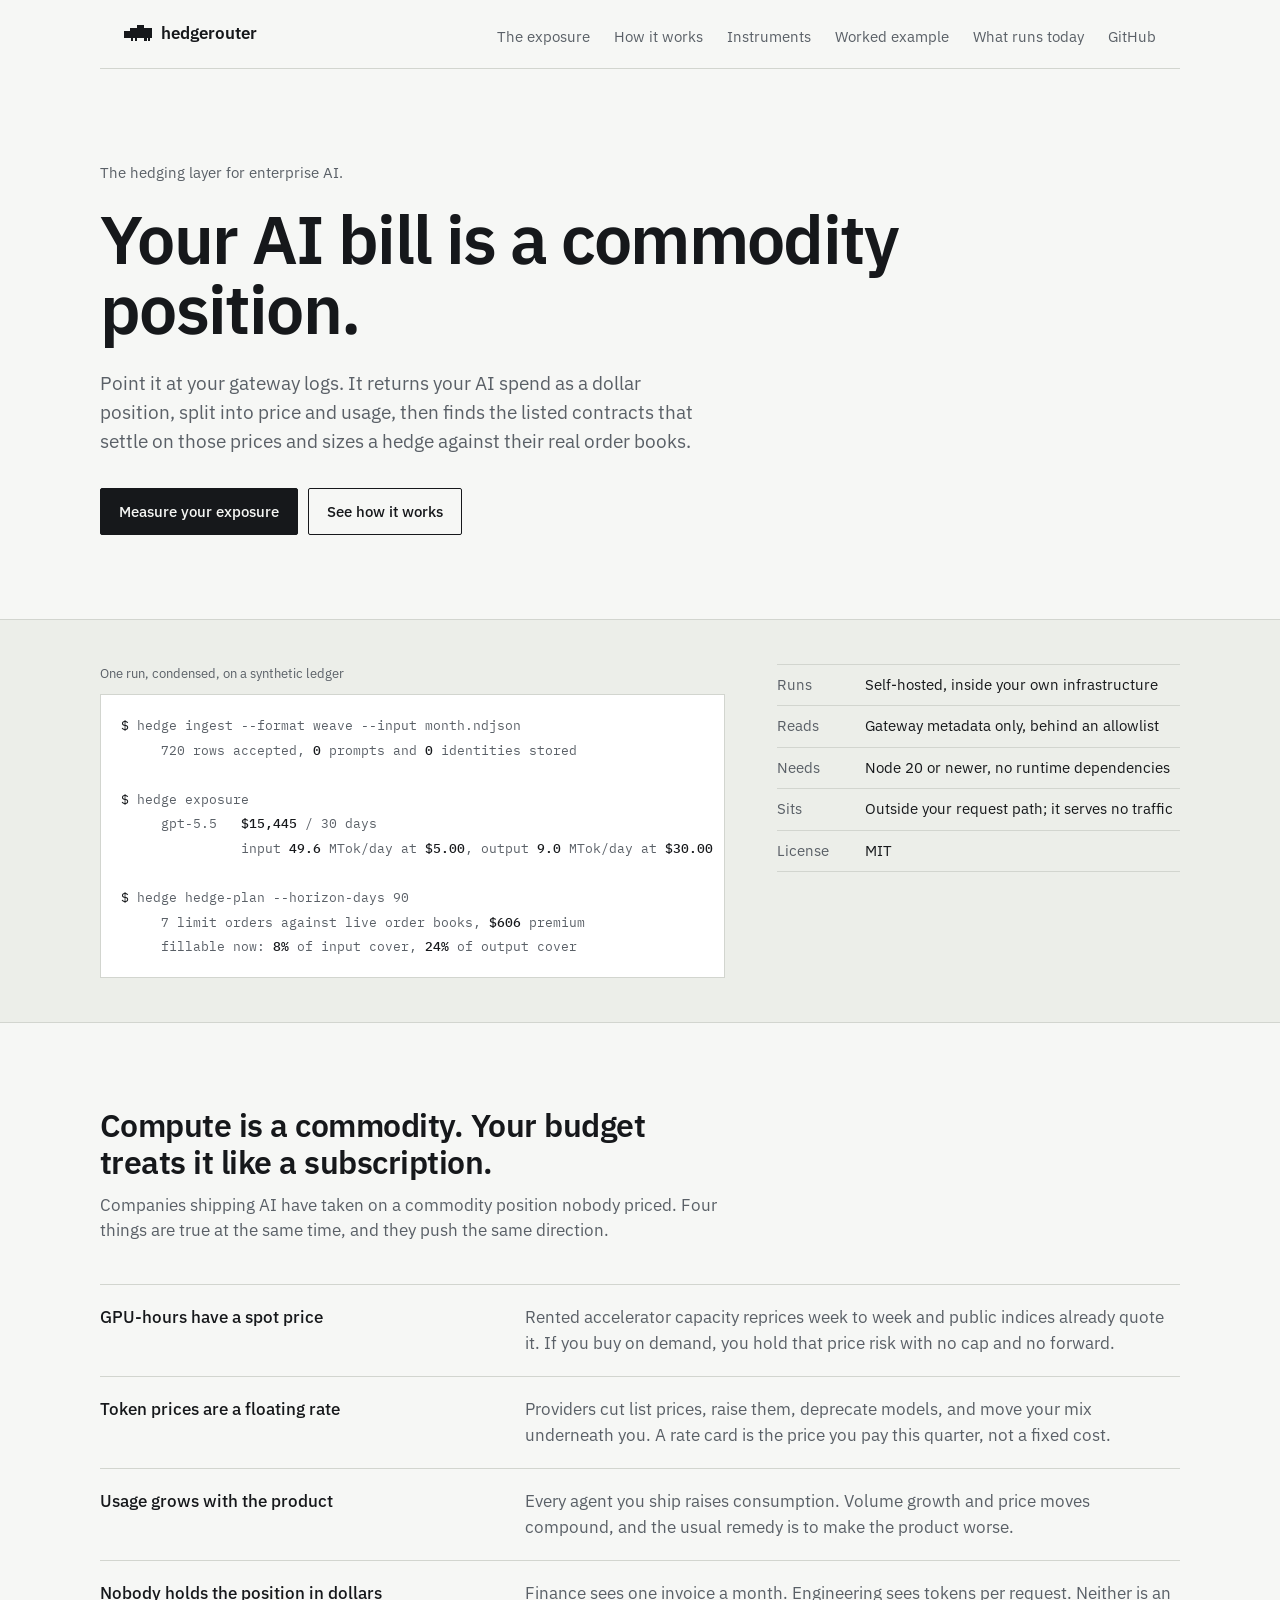
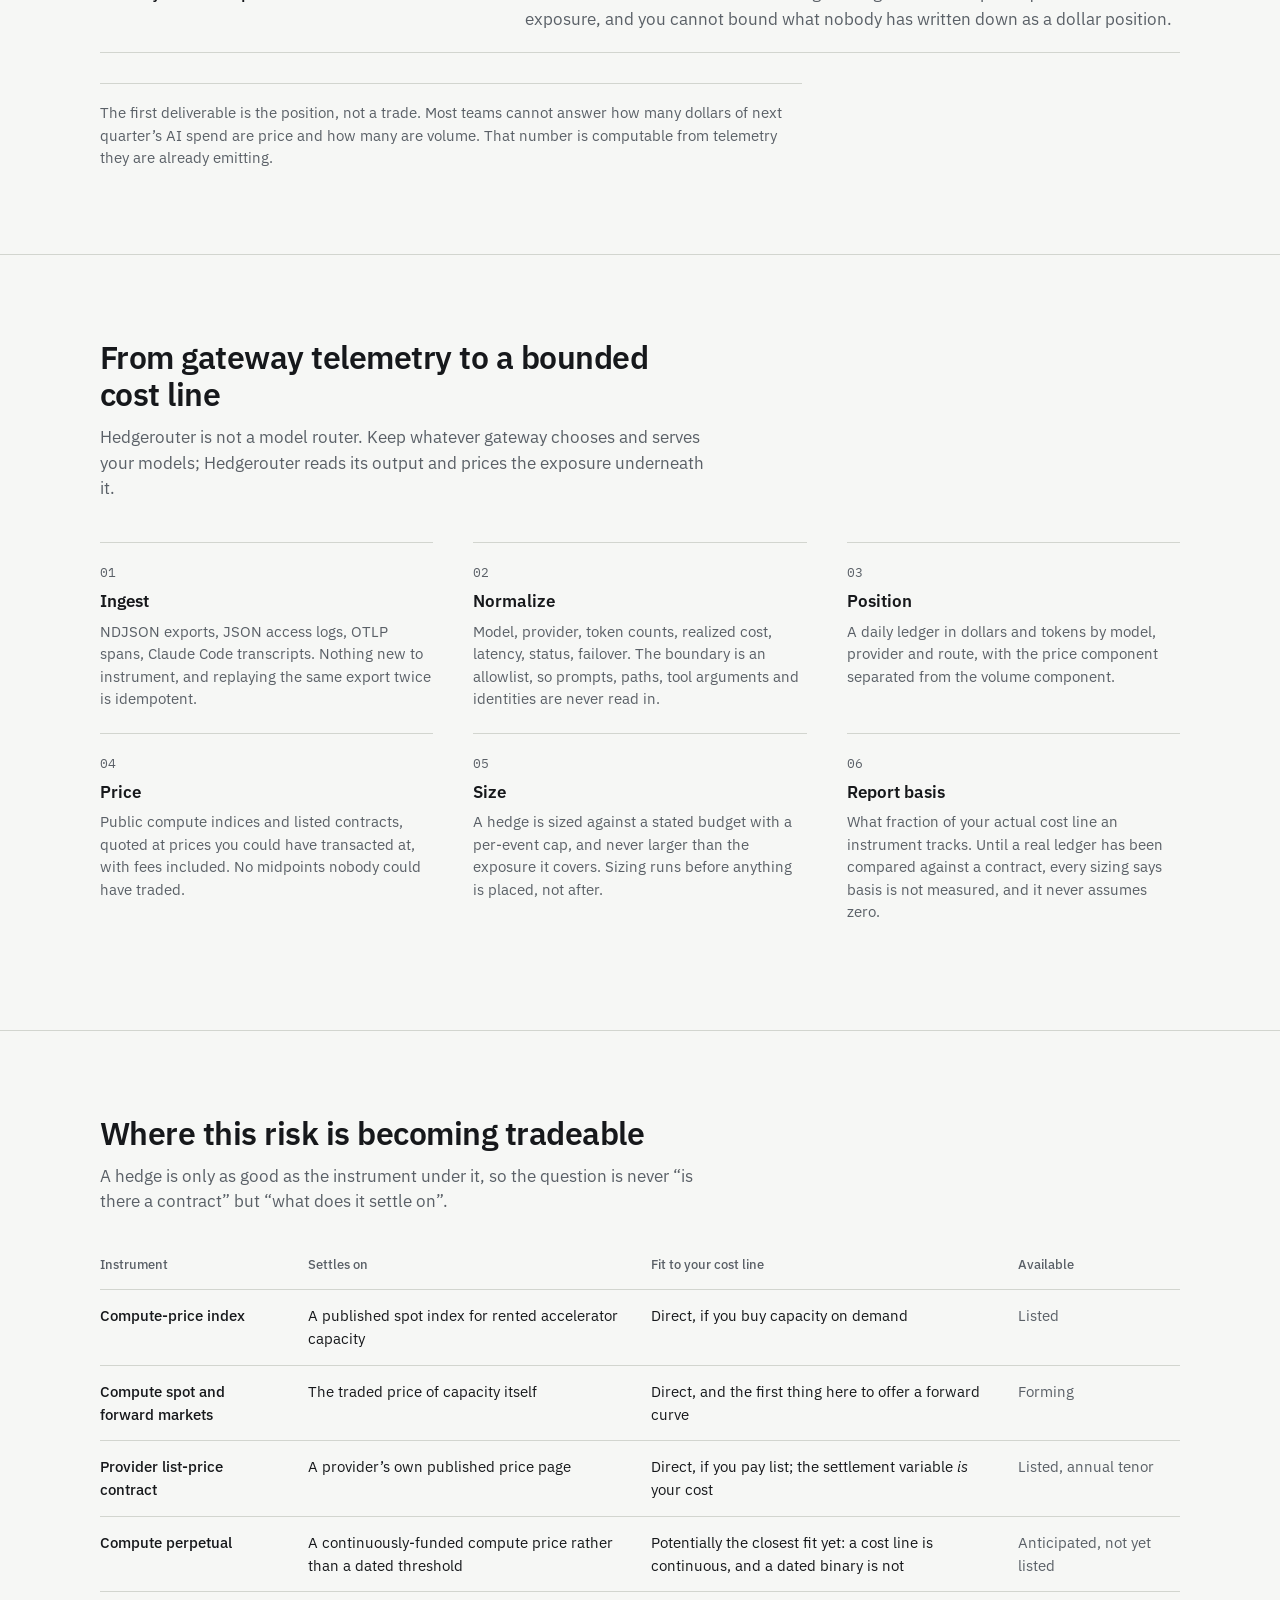
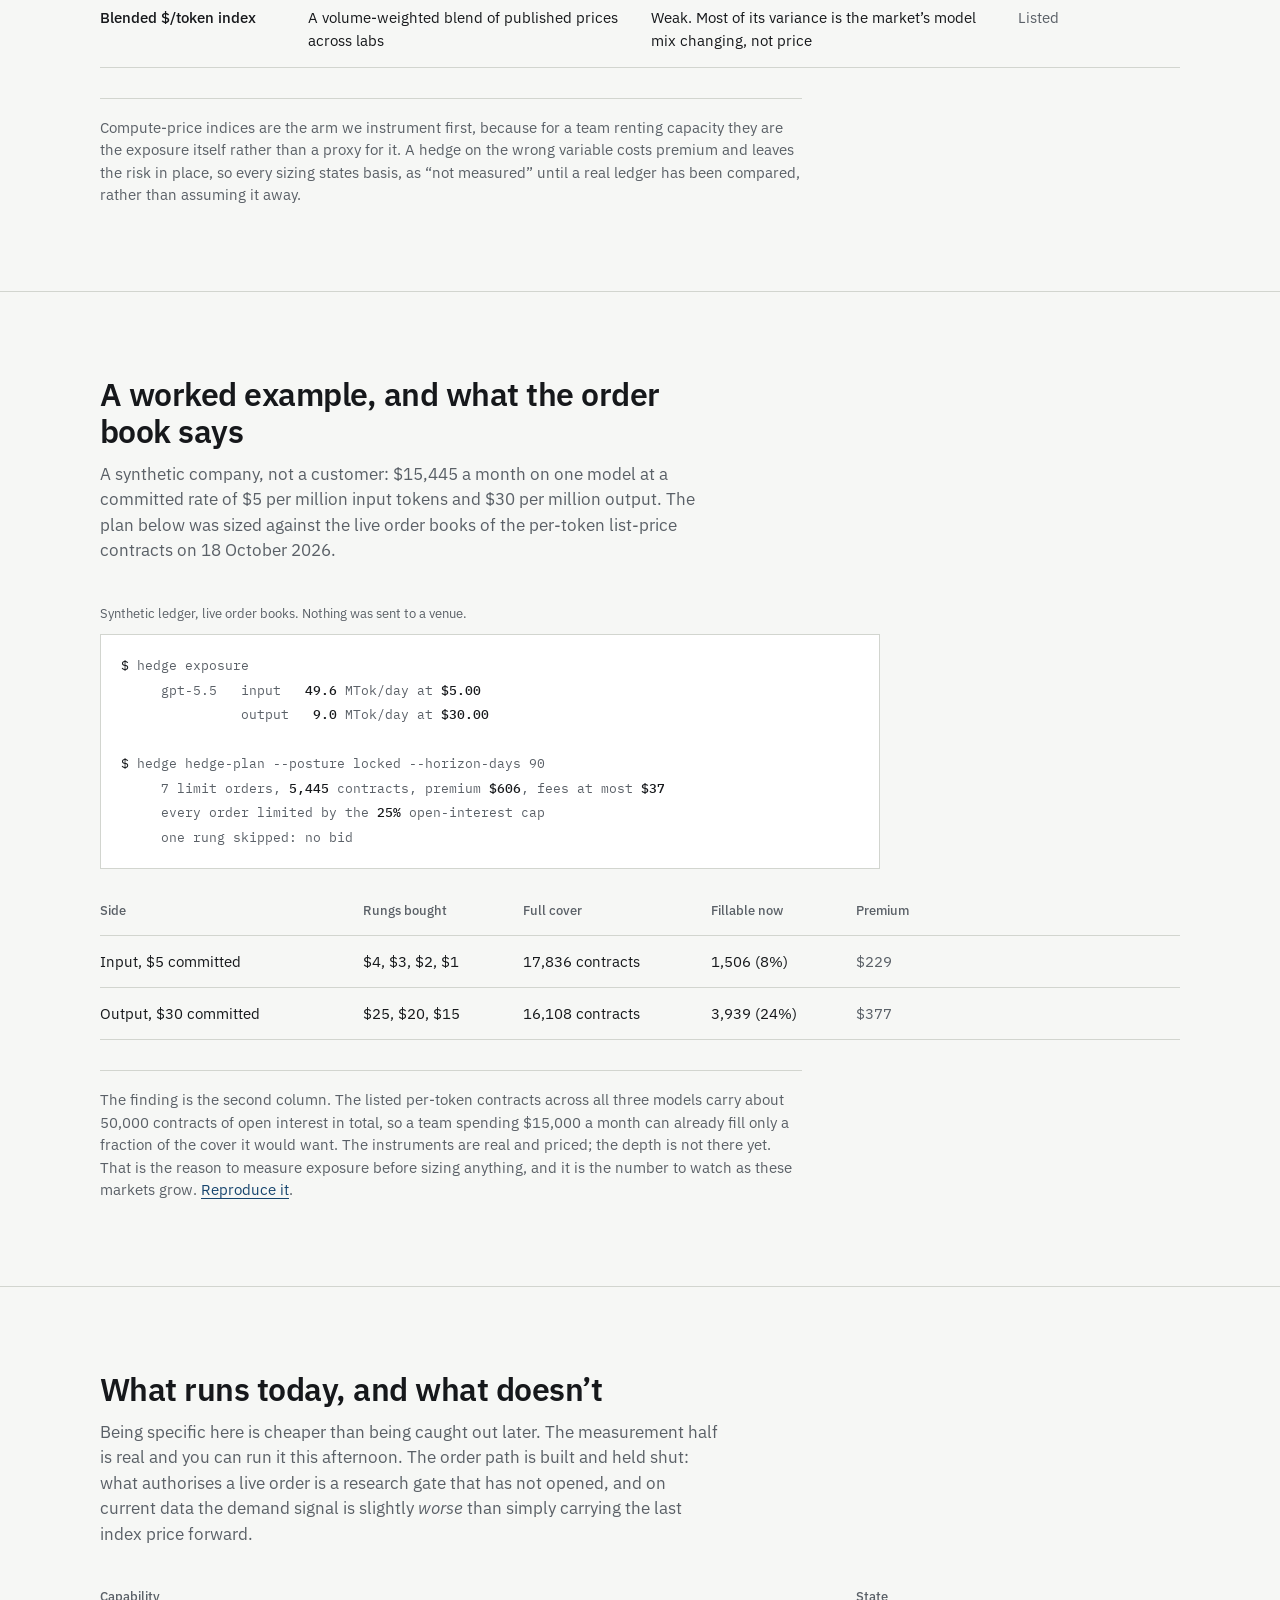
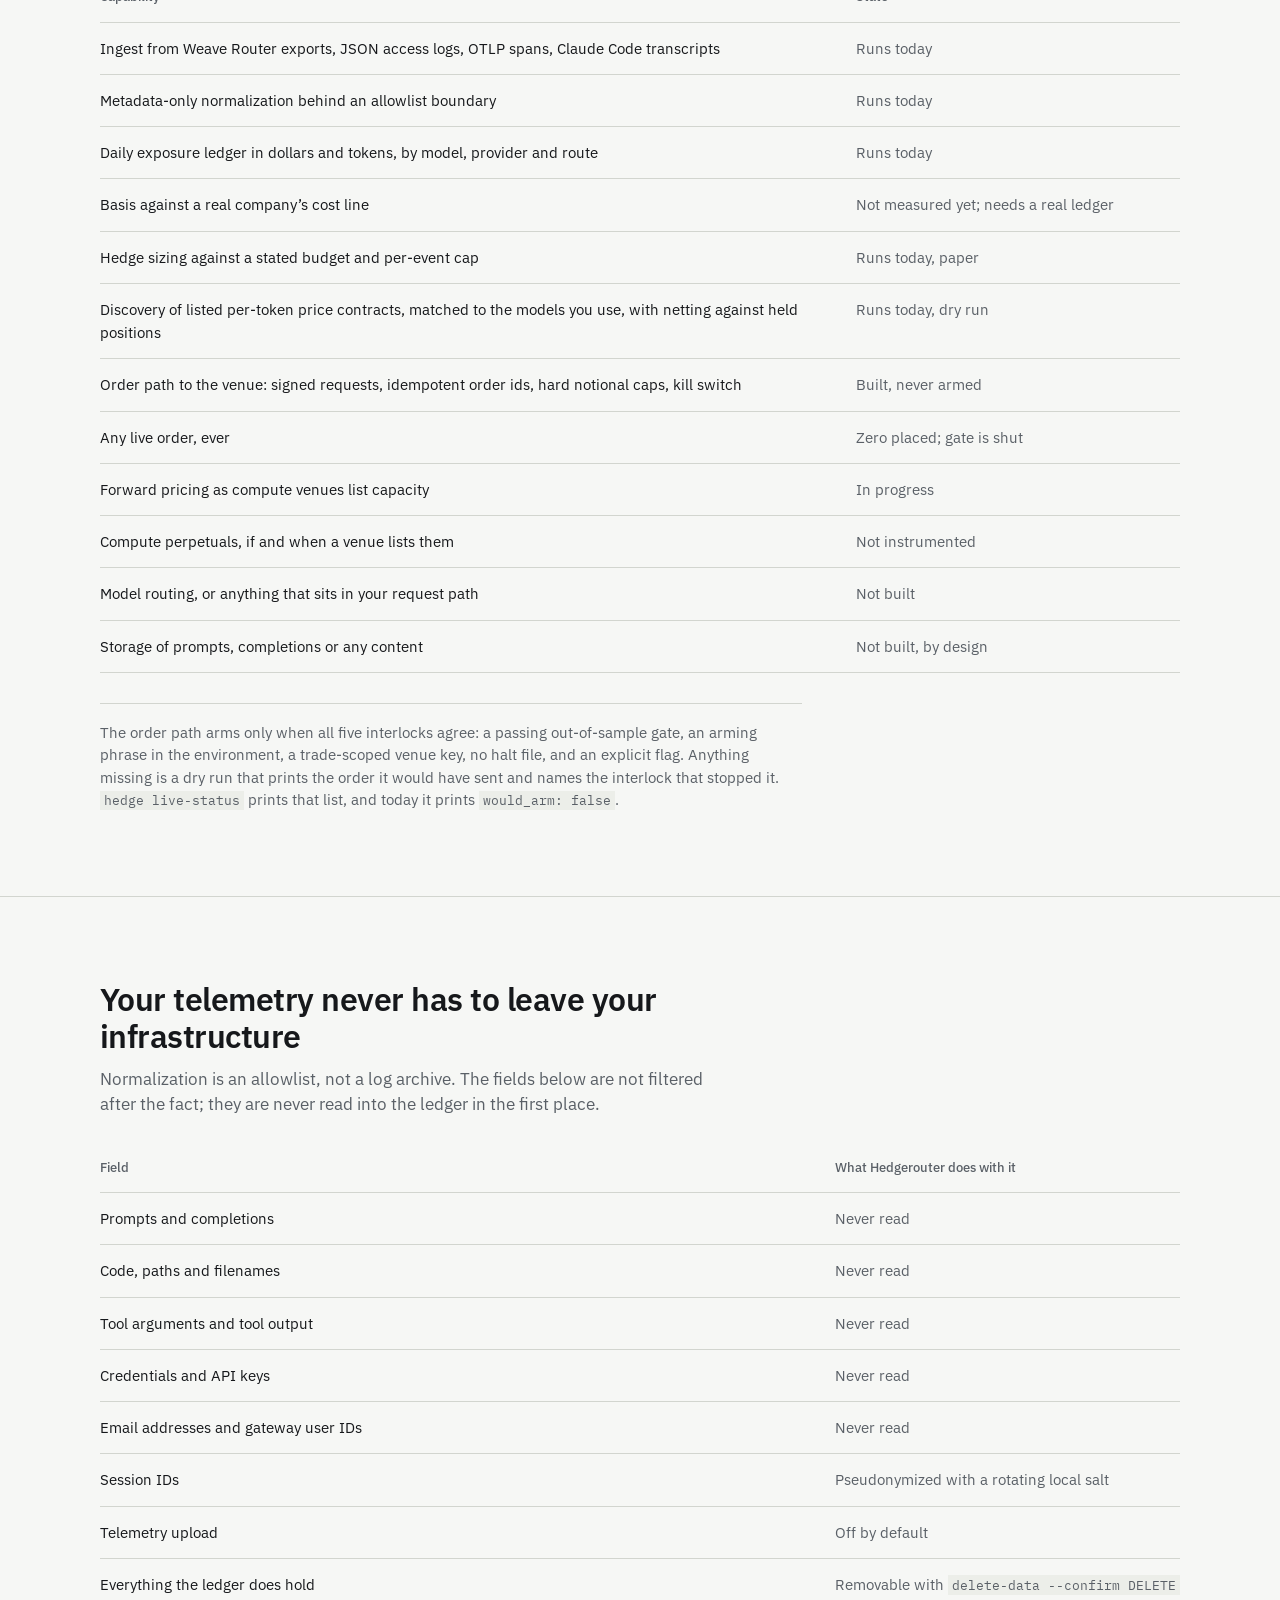
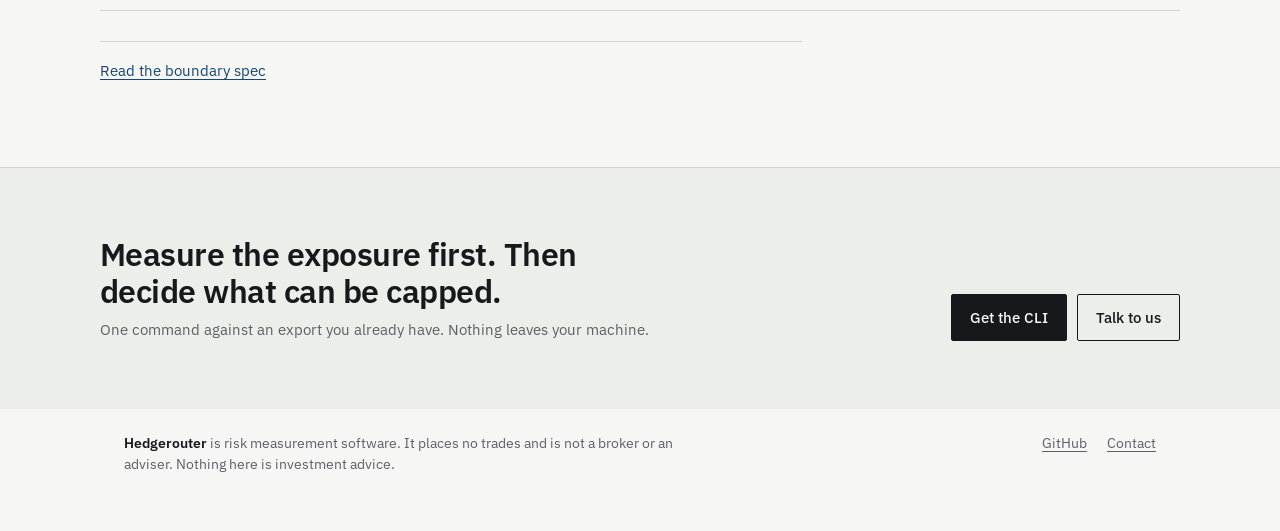
==== site/index.html @ 73792780 "Point site links at the hedgerouter monorepo Co-Authored-By: Claude Sonnet 5.5 <noreply@anthropic.co" ====
<!doctype html>
<html lang="en">
<head>
<meta charset="utf-8" />
<meta name="viewport" content="width=device-width, initial-scale=1" />
<title>hedgerouter: your AI bill is a commodity position</title>
<meta name="description" content="Compute and token prices move; your AI budget is written as if they don’t. Hedgerouter turns the metadata your gateway already emits into a dollar exposure ledger, then reports how much of that cost line each available instrument actually tracks." />
<link rel="icon" href="/assets/favicon.svg" type="image/svg+xml" />
<link rel="icon" href="/assets/favicon.png" sizes="32x32" type="image/png" />
<link rel="apple-touch-icon" href="/assets/apple-touch-icon.png" />
<meta name="theme-color" content="#f6f7f5" />
<meta property="og:type" content="website" />
<meta property="og:url" content="https://hedgerouter.vercel.app/" />
<meta property="og:site_name" content="hedgerouter" />
<meta property="og:title" content="hedgerouter: your AI bill is a commodity position" />
<meta property="og:description" content="Compute and token prices move. Your AI budget is written as if they don’t. Measure the exposure in dollars, then decide what can be capped." />
<meta property="og:image" content="https://hedgerouter.vercel.app/assets/og.png" />
<meta property="og:image:width" content="1200" />
<meta property="og:image:height" content="630" />
<meta name="twitter:card" content="summary_large_image" />
<link rel="preconnect" href="https://fonts.googleapis.com" />
<link rel="preconnect" href="https://fonts.gstatic.com" crossorigin />
<link href="https://fonts.googleapis.com/css2?family=IBM+Plex+Mono:wght@400;500&family=IBM+Plex+Sans:wght@400;500;600&display=swap" rel="stylesheet" />
<link rel="stylesheet" href="/styles.css" />
</head>
<body>

<header class="nav">
  <a class="brand" href="/">
    <span class="mark" aria-hidden="true"></span>
    <span class="brand-word">hedgerouter</span>
  </a>
  <nav class="nav-links">
    <a href="#exposure">The exposure</a>
    <a href="#pipeline">How it works</a>
    <a href="#instruments">Instruments</a>
    <a href="#example">Worked example</a>
    <a href="#status">What runs today</a>
    <a href="https://github.com/kapilcdave/hedgerouter">GitHub</a>
  </nav>
</header>

<main>

  <section class="hero">
    <p class="standfirst">The hedging layer for enterprise AI.</p>
    <h1>Your AI bill is a commodity position.</h1>
    <p class="lede">
      Point it at your gateway logs. It returns your AI spend as a dollar position, split
      into price and usage, then finds the listed contracts that settle on those prices and sizes a hedge against their real order books.
    </p>
    <div class="cta-row">
      <a class="btn btn-primary" href="https://github.com/kapilcdave/hedgerouter">Measure your exposure</a>
      <a class="btn btn-ghost" href="#pipeline">See how it works</a>
    </div>
  </section>

  <section class="band run-band">
    <div class="run">
      <p class="caption">One run, condensed, on a synthetic ledger</p>
<pre><code><span class="p">$</span> hedge ingest --format weave --input month.ndjson
     720 rows accepted, <span class="n">0</span> prompts and <span class="n">0</span> identities stored

<span class="p">$</span> hedge exposure
     gpt-5.5   <span class="n">$15,445</span> / 30 days
               input <span class="n">49.6</span> MTok/day at <span class="n">$5.00</span>, output <span class="n">9.0</span> MTok/day at <span class="n">$30.00</span>

<span class="p">$</span> hedge hedge-plan --horizon-days 90
     7 limit orders against live order books, <span class="n">$606</span> premium
     fillable now: <span class="n">8%</span> of input cover, <span class="n">24%</span> of output cover</code></pre>
    </div>
    <dl class="spec">
      <div><dt>Runs</dt><dd>Self-hosted, inside your own infrastructure</dd></div>
      <div><dt>Reads</dt><dd>Gateway metadata only, behind an allowlist</dd></div>
      <div><dt>Needs</dt><dd>Node 20 or newer, no runtime dependencies</dd></div>
      <div><dt>Sits</dt><dd>Outside your request path; it serves no traffic</dd></div>
      <div><dt>License</dt><dd>MIT</dd></div>
    </dl>
  </section>

  <section id="exposure" class="section">
    <h2>Compute is a commodity. Your budget treats it like a subscription.</h2>
    <p class="sub">
      Companies shipping AI have taken on a commodity position nobody priced. Four things
      are true at the same time, and they push the same direction.
    </p>

    <dl class="facts">
      <div>
        <dt>GPU-hours have a spot price</dt>
        <dd>Rented accelerator capacity reprices week to week and public indices already quote it. If you buy on demand, you hold that price risk with no cap and no forward.</dd>
      </div>
      <div>
        <dt>Token prices are a floating rate</dt>
        <dd>Providers cut list prices, raise them, deprecate models, and move your mix underneath you. A rate card is the price you pay this quarter, not a fixed cost.</dd>
      </div>
      <div>
        <dt>Usage grows with the product</dt>
        <dd>Every agent you ship raises consumption. Volume growth and price moves compound, and the usual remedy is to make the product worse.</dd>
      </div>
      <div>
        <dt>Nobody holds the position in dollars</dt>
        <dd>Finance sees one invoice a month. Engineering sees tokens per request. Neither is an exposure, and you cannot bound what nobody has written down as a dollar position.</dd>
      </div>
    </dl>

    <p class="note">
      The first deliverable is the position, not a trade. Most teams cannot answer how many
      dollars of next quarter’s AI spend are price and how many are volume. That number is
      computable from telemetry they are already emitting.
    </p>
  </section>

  <section id="pipeline" class="section">
    <h2>From gateway telemetry to a bounded cost line</h2>
    <p class="sub">
      Hedgerouter is not a model router. Keep whatever gateway chooses and serves your
      models; Hedgerouter reads its output and prices the exposure underneath it.
    </p>

    <ol class="steps">
      <li>
        <h3>Ingest</h3>
        <p>NDJSON exports, JSON access logs, OTLP spans, Claude Code transcripts. Nothing new to instrument, and replaying the same export twice is idempotent.</p>
      </li>
      <li>
        <h3>Normalize</h3>
        <p>Model, provider, token counts, realized cost, latency, status, failover. The boundary is an allowlist, so prompts, paths, tool arguments and identities are never read in.</p>
      </li>
      <li>
        <h3>Position</h3>
        <p>A daily ledger in dollars and tokens by model, provider and route, with the price component separated from the volume component.</p>
      </li>
      <li>
        <h3>Price</h3>
        <p>Public compute indices and listed contracts, quoted at prices you could have transacted at, with fees included. No midpoints nobody could have traded.</p>
      </li>
      <li>
        <h3>Size</h3>
        <p>A hedge is sized against a stated budget with a per-event cap, and never larger than the exposure it covers. Sizing runs before anything is placed, not after.</p>
      </li>
      <li>
        <h3>Report basis</h3>
        <p>What fraction of your actual cost line an instrument tracks. Until a real ledger has been compared against a contract, every sizing says basis is not measured, and it never assumes zero.</p>
      </li>
    </ol>
  </section>

  <section id="instruments" class="section">
    <h2>Where this risk is becoming tradeable</h2>
    <p class="sub">
      A hedge is only as good as the instrument under it, so the question is never “is there
      a contract” but “what does it settle on”.
    </p>

    <table>
      <thead>
        <tr>
          <th scope="col">Instrument</th>
          <th scope="col">Settles on</th>
          <th scope="col">Fit to your cost line</th>
          <th scope="col">Available</th>
        </tr>
      </thead>
      <tbody>
        <tr>
          <td>Compute-price index</td>
          <td data-label="Settles on">A published spot index for rented accelerator capacity</td>
          <td data-label="Fit to your cost line">Direct, if you buy capacity on demand</td>
          <td data-label="Available">Listed</td>
        </tr>
        <tr>
          <td>Compute spot and forward markets</td>
          <td data-label="Settles on">The traded price of capacity itself</td>
          <td data-label="Fit to your cost line">Direct, and the first thing here to offer a forward curve</td>
          <td data-label="Available">Forming</td>
        </tr>
        <tr>
          <td>Provider list-price contract</td>
          <td data-label="Settles on">A provider’s own published price page</td>
          <td data-label="Fit to your cost line">Direct, if you pay list; the settlement variable <em>is</em> your cost</td>
          <td data-label="Available">Listed, annual tenor</td>
        </tr>
        <tr>
          <td>Compute perpetual</td>
          <td data-label="Settles on">A continuously-funded compute price rather than a dated threshold</td>
          <td data-label="Fit to your cost line">Potentially the closest fit yet: a cost line is continuous, and a dated binary is not</td>
          <td data-label="Available">Anticipated, not yet listed</td>
        </tr>
        <tr>
          <td>Blended $/token index</td>
          <td data-label="Settles on">A volume-weighted blend of published prices across labs</td>
          <td data-label="Fit to your cost line">Weak. Most of its variance is the market’s model mix changing, not price</td>
          <td data-label="Available">Listed</td>
        </tr>
      </tbody>
    </table>

    <p class="note">
      Compute-price indices are the arm we instrument first, because for a team renting
      capacity they are the exposure itself rather than a proxy for it. A hedge on the wrong
      variable costs premium and leaves the risk in place, so every sizing states basis, as
      “not measured” until a real ledger has been compared, rather than assuming it away.
    </p>
  </section>

  <section id="example" class="section">
    <h2>A worked example, and what the order book says</h2>
    <p class="sub">
      A synthetic company, not a customer: $15,445 a month on one model at a committed rate of
      $5 per million input tokens and $30 per million output. The plan below was sized against the
      live order books of the per-token list-price contracts on 18 October 2026.
    </p>

    <div class="run">
      <p class="caption">Synthetic ledger, live order books. Nothing was sent to a venue.</p>
<pre><code><span class="p">$</span> hedge exposure
     gpt-5.5   input   <span class="n">49.6</span> MTok/day at <span class="n">$5.00</span>
               output   <span class="n">9.0</span> MTok/day at <span class="n">$30.00</span>

<span class="p">$</span> hedge hedge-plan --posture locked --horizon-days 90
     7 limit orders, <span class="n">5,445</span> contracts, premium <span class="n">$606</span>, fees at most <span class="n">$37</span>
     every order limited by the <span class="n">25%</span> open-interest cap
     one rung skipped: no bid</code></pre>
    </div>

    <table class="status">
      <thead>
        <tr>
          <th scope="col">Side</th>
          <th scope="col">Rungs bought</th>
          <th scope="col">Full cover</th>
          <th scope="col">Fillable now</th>
          <th scope="col">Premium</th>
        </tr>
      </thead>
      <tbody>
        <tr>
          <td>Input, $5 committed</td>
          <td data-label="Rungs bought">$4, $3, $2, $1</td>
          <td data-label="Full cover">17,836 contracts</td>
          <td data-label="Fillable now">1,506 (8%)</td>
          <td data-label="Premium">$229</td>
        </tr>
        <tr>
          <td>Output, $30 committed</td>
          <td data-label="Rungs bought">$25, $20, $15</td>
          <td data-label="Full cover">16,108 contracts</td>
          <td data-label="Fillable now">3,939 (24%)</td>
          <td data-label="Premium">$377</td>
        </tr>
      </tbody>
    </table>

    <p class="note">
      The finding is the second column. The listed per-token contracts across all three models
      carry about 50,000 contracts of open interest in total, so a team spending $15,000 a month
      can already fill only a fraction of the cover it would want. The instruments are real and
      priced; the depth is not there yet. That is the reason to measure exposure before sizing
      anything, and it is the number to watch as these markets grow.
      <a href="https://github.com/kapilcdave/hedgerouter/blob/main/cli/docs/worked-example.md">Reproduce it</a>.
    </p>
  </section>

  <section id="status" class="section">
    <h2>What runs today, and what doesn’t</h2>
    <p class="sub">
      Being specific here is cheaper than being caught out later. The measurement half is real
      and you can run it this afternoon. The order path is built and held shut: what authorises a
      live order is a research gate that has not opened, and on current data the demand signal is
      slightly <em>worse</em> than simply carrying the last index price forward.
    </p>

    <table class="status">
      <thead>
        <tr><th scope="col">Capability</th><th scope="col">State</th></tr>
      </thead>
      <tbody>
        <tr><td>Ingest from Weave Router exports, JSON access logs, OTLP spans, Claude Code transcripts</td><td>Runs today</td></tr>
        <tr><td>Metadata-only normalization behind an allowlist boundary</td><td>Runs today</td></tr>
        <tr><td>Daily exposure ledger in dollars and tokens, by model, provider and route</td><td>Runs today</td></tr>
        <tr><td>Basis against a real company’s cost line</td><td>Not measured yet; needs a real ledger</td></tr>
        <tr><td>Hedge sizing against a stated budget and per-event cap</td><td>Runs today, paper</td></tr>
        <tr><td>Discovery of listed per-token price contracts, matched to the models you use, with netting against held positions</td><td>Runs today, dry run</td></tr>
        <tr><td>Order path to the venue: signed requests, idempotent order ids, hard notional caps, kill switch</td><td>Built, never armed</td></tr>
        <tr><td>Any live order, ever</td><td>Zero placed; gate is shut</td></tr>
        <tr><td>Forward pricing as compute venues list capacity</td><td>In progress</td></tr>
        <tr><td>Compute perpetuals, if and when a venue lists them</td><td>Not instrumented</td></tr>
        <tr><td>Model routing, or anything that sits in your request path</td><td>Not built</td></tr>
        <tr><td>Storage of prompts, completions or any content</td><td>Not built, by design</td></tr>
      </tbody>
    </table>

    <p class="note">
      The order path arms only when all five interlocks agree: a passing out-of-sample gate, an
      arming phrase in the environment, a trade-scoped venue key, no halt file, and an explicit
      flag. Anything missing is a dry run that prints the order it would have sent and names the
      interlock that stopped it. <code>hedge live-status</code> prints that list, and today
      it prints <code>would_arm: false</code>.
    </p>
  </section>

  <section id="privacy" class="section">
    <h2>Your telemetry never has to leave your infrastructure</h2>
    <p class="sub">
      Normalization is an allowlist, not a log archive. The fields below are not filtered
      after the fact; they are never read into the ledger in the first place.
    </p>

    <table class="status">
      <thead>
        <tr><th scope="col">Field</th><th scope="col">What Hedgerouter does with it</th></tr>
      </thead>
      <tbody>
        <tr><td>Prompts and completions</td><td>Never read</td></tr>
        <tr><td>Code, paths and filenames</td><td>Never read</td></tr>
        <tr><td>Tool arguments and tool output</td><td>Never read</td></tr>
        <tr><td>Credentials and API keys</td><td>Never read</td></tr>
        <tr><td>Email addresses and gateway user IDs</td><td>Never read</td></tr>
        <tr><td>Session IDs</td><td>Pseudonymized with a rotating local salt</td></tr>
        <tr><td>Telemetry upload</td><td>Off by default</td></tr>
        <tr><td>Everything the ledger does hold</td><td>Removable with <code>delete-data --confirm DELETE</code></td></tr>
      </tbody>
    </table>

    <p class="note"><a href="https://github.com/kapilcdave/hedgerouter/tree/main/cli#privacy-boundary">Read the boundary spec</a></p>
  </section>

  <section class="band close">
    <div>
      <h2>Measure the exposure first. Then decide what can be capped.</h2>
      <p>One command against an export you already have. Nothing leaves your machine.</p>
    </div>
    <div class="cta-row">
      <a class="btn btn-primary" href="https://github.com/kapilcdave/hedgerouter">Get the CLI</a>
      <a class="btn btn-ghost" href="mailto:hi@hedgerouter.com">Talk to us</a>
    </div>
  </section>

</main>

<footer class="foot">
  <p><b>Hedgerouter</b> is risk measurement software. It places no trades and is not a broker or an adviser. Nothing here is investment advice.</p>
  <p class="foot-links">
    <a href="https://github.com/kapilcdave/hedgerouter">GitHub</a>
    <a href="mailto:hi@hedgerouter.com">Contact</a>
  </p>
</footer>

</body>
</html>
---- styles.css ----
/* Hedgerouter — a risk memo, not a landing page.
   Principle: nothing here is decoration. Every rule, number and label carries
   information. No cards, no shadows, no gradients; radius only on controls. */

:root {
  --paper: #f6f7f5;
  --paper-2: #eceee9;
  --ink: #16181b;
  --ink-2: #5a6067;
  --rule: #d2d5cf;
  --signal: #17456e;

  --sans: "IBM Plex Sans", -apple-system, BlinkMacSystemFont, "Segoe UI", sans-serif;
  --mono: "IBM Plex Mono", ui-monospace, SFMono-Regular, Menlo, monospace;

  --max: 1080px;
  --pad: max(24px, calc((100% - var(--max)) / 2));
}

* { box-sizing: border-box; }

body {
  margin: 0;
  background: var(--paper);
  color: var(--ink);
  font-family: var(--sans);
  font-size: 16.5px;
  line-height: 1.55;
  -webkit-font-smoothing: antialiased;
}

h1, h2, h3 { font-weight: 600; }
p { margin: 0; }

a { color: inherit; }

code, pre { font-family: var(--mono); }

code {
  font-size: .88em;
  background: var(--paper-2);
  padding: 1px 4px;
}

pre code { background: none; padding: 0; font-size: inherit; }

/* ---------- nav ---------- */
.nav {
  max-width: var(--max);
  margin: 0 auto;
  padding: 20px 24px;
  display: flex;
  align-items: baseline;
  justify-content: space-between;
  gap: 24px;
  border-bottom: 1px solid var(--rule);
}

.brand { display: flex; align-items: center; gap: 9px; text-decoration: none; }

/* the mark is a traced SVG used as a mask, so it takes the text colour */
.mark {
  display: block;
  flex: none;
  width: 28px;
  height: 17px;
  background: currentColor;
  -webkit-mask: url(/assets/mark.svg) center / contain no-repeat;
  mask: url(/assets/mark.svg) center / contain no-repeat;
}

.brand-word { font-weight: 600; font-size: 17px; }

.nav-links {
  display: flex;
  align-items: baseline;
  gap: 24px;
  font-size: 14.5px;
  color: var(--ink-2);
}

.nav-links a { text-decoration: none; }
.nav-links a:hover { color: var(--ink); text-decoration: underline; text-underline-offset: 3px; }

/* ---------- hero ---------- */
.hero {
  padding: 92px var(--pad) 84px;
}

.standfirst {
  font-size: 15px;
  color: var(--ink-2);
  margin-bottom: 20px;
}

h1 {
  margin: 0 0 26px;
  max-width: 21ch;
  font-size: clamp(36px, 6.2vw, 68px);
  line-height: 1.02;
  letter-spacing: -0.024em;
}

/* a short lede wants a tighter measure than a paragraph: 64ch on two lines reads as a
   leftover column width rather than a decision */
.lede {
  max-width: 54ch;
  font-size: 19px;
  line-height: 1.52;
  color: var(--ink-2);
  margin-bottom: 32px;
}

.cta-row { display: flex; flex-wrap: wrap; gap: 10px; }

.btn {
  display: inline-block;
  border-radius: 2px;
  padding: 11px 18px;
  font-size: 15px;
  font-weight: 500;
  text-decoration: none;
  border: 1px solid var(--ink);
}

.btn-primary { background: var(--ink); color: var(--paper); }
.btn-primary:hover { background: #000; }

.btn-ghost { color: var(--ink); }
.btn-ghost:hover { background: var(--paper-2); }

/* ---------- the run, and the spec beside it ---------- */
.band {
  background: var(--paper-2);
  border-top: 1px solid var(--rule);
  border-bottom: 1px solid var(--rule);
  padding: 44px var(--pad);
}

.run-band {
  display: grid;
  grid-template-columns: minmax(0, 1.55fr) minmax(0, 1fr);
  gap: 52px;
  align-items: start;
}

.run, .spec { min-width: 0; }

.caption {
  font-size: 13px;
  color: var(--ink-2);
  margin-bottom: 10px;
}

.run pre {
  margin: 0;
  padding: 18px 20px;
  overflow-x: auto;
  background: #fff;
  border: 1px solid var(--rule);
  font-size: 12.6px;
  line-height: 1.95;
  color: var(--ink-2);
}

/* the prompt and the figures are the only marked-up characters in the block */
.run .p { color: var(--ink); }
.run .n { color: var(--ink); font-weight: 500; }

.section .run { margin-bottom: 32px; max-width: 78ch; }

.spec { margin: 0; font-size: 14.5px; }

.spec div {
  display: grid;
  grid-template-columns: 74px 1fr;
  gap: 14px;
  padding: 9px 0;
  border-top: 1px solid var(--rule);
}

.spec div:last-child { border-bottom: 1px solid var(--rule); }

.spec dt { color: var(--ink-2); }
.spec dd { margin: 0; }

/* ---------- sections ---------- */
.section { padding: 84px var(--pad); }
.section + .section { border-top: 1px solid var(--rule); }

.section h2 {
  margin: 0 0 12px;
  max-width: 30ch;
  font-size: clamp(23px, 2.8vw, 32px);
  line-height: 1.16;
  letter-spacing: -0.016em;
}

.sub {
  max-width: 62ch;
  color: var(--ink-2);
  margin-bottom: 40px;
}

.note {
  margin-top: 30px;
  padding-top: 18px;
  border-top: 1px solid var(--rule);
  max-width: 78ch;
  font-size: 14.5px;
  color: var(--ink-2);
}

.note a { text-decoration-thickness: 1px; text-underline-offset: 3px; color: var(--signal); }

/* the four facts: a claim and its consequence, ruled, not numbered —
   they are simultaneous, not a sequence */
.facts { margin: 0; }

.facts div {
  display: grid;
  grid-template-columns: minmax(0, 1fr) minmax(0, 1.7fr);
  gap: 40px;
  padding: 20px 0;
  border-top: 1px solid var(--rule);
}

.facts div:last-child { border-bottom: 1px solid var(--rule); }

.facts dt { font-weight: 500; }
.facts dd { margin: 0; color: var(--ink-2); }

/* the pipeline is a real sequence, so it is numbered */
.steps {
  margin: 0;
  padding: 0;
  list-style: none;
  counter-reset: step;
  display: grid;
  grid-template-columns: repeat(3, 1fr);
  column-gap: 40px;
}

.steps li {
  counter-increment: step;
  padding: 16px 0 22px;
  border-top: 1px solid var(--rule);
}

.steps li::before {
  content: counter(step, decimal-leading-zero);
  font-family: var(--mono);
  font-size: 12.5px;
  color: var(--ink-2);
}

.steps h3 { margin: 4px 0 6px; font-size: 17px; }
.steps p { font-size: 14.5px; color: var(--ink-2); }

/* ---------- tables ---------- */
table {
  width: 100%;
  border-collapse: collapse;
  text-align: left;
}

th, td {
  padding: 14px 20px 14px 0;
  vertical-align: top;
  border-top: 1px solid var(--rule);
}

tbody tr:last-child td { border-bottom: 1px solid var(--rule); }

th {
  font-size: 13px;
  font-weight: 500;
  color: var(--ink-2);
  border-top: 0;
  padding-top: 0;
}

td { font-size: 15px; }
td:first-child { font-weight: 500; padding-right: 32px; }
td:last-child, th:last-child { padding-right: 0; }

thead th:nth-child(3) { width: 34%; }
thead th:last-child { width: 15%; white-space: nowrap; }

.status thead th:nth-child(3) { width: auto; }
.status thead th:last-child { width: 30%; }
.status td:first-child { font-weight: 400; }

td:last-child { color: var(--ink-2); }
.status td:last-child { white-space: nowrap; }
.status td code { white-space: nowrap; }

/* ---------- close ---------- */
.close {
  display: flex;
  flex-wrap: wrap;
  align-items: flex-end;
  justify-content: space-between;
  gap: 28px;
  padding-top: 68px;
  padding-bottom: 68px;
  border-bottom: 0;
}

.close h2 {
  margin: 0 0 8px;
  max-width: 26ch;
  font-size: clamp(23px, 2.8vw, 32px);
  line-height: 1.16;
  letter-spacing: -0.016em;
}

.close p { font-size: 15px; color: var(--ink-2); }

/* ---------- footer ---------- */
.foot {
  max-width: var(--max);
  margin: 0 auto;
  padding: 24px 24px 56px;
  display: flex;
  flex-wrap: wrap;
  gap: 16px 32px;
  justify-content: space-between;
  font-size: 13.5px;
  color: var(--ink-2);
}

.foot b { font-weight: 600; color: var(--ink); }
.foot p { max-width: 70ch; }

.foot-links { display: flex; gap: 20px; }
.foot-links a { text-underline-offset: 3px; }

/* ---------- responsive ---------- */
@media (max-width: 900px) {
  /* minmax(0,…) not 1fr: a bare 1fr takes the <pre>'s min-content as its
     minimum and blows the page out horizontally */
  .run-band { grid-template-columns: minmax(0, 1fr); gap: 32px; }
  .steps { grid-template-columns: repeat(2, 1fr); }
  .facts div { grid-template-columns: 1fr; gap: 6px; }
  .nav-links a:not(:last-child) { display: none; }
}

@media (max-width: 620px) {
  body { font-size: 16px; }
  .hero { padding-top: 60px; padding-bottom: 56px; }
  .section { padding-top: 60px; padding-bottom: 60px; }
  .steps { grid-template-columns: 1fr; }
  .spec div { grid-template-columns: 68px 1fr; }
  .lede { font-size: 17px; }
  .run pre { font-size: 11.4px; padding: 14px; }

  /* a two-column table at this width is a stack of label/value pairs */
  thead { position: absolute; width: 1px; height: 1px; overflow: hidden; clip-path: inset(50%); }
  tr { display: block; border-top: 1px solid var(--rule); padding: 14px 0; }
  td { display: block; border: 0; padding: 0; }
  td:first-child { padding-right: 0; margin-bottom: 4px; }
  td + td { font-size: 14.5px; }

  /* a stacked row of bare values loses the column it came from, so the
     wider table carries its own labels below 620px */
  td[data-label]::before {
    content: attr(data-label);
    display: block;
    margin-top: 10px;
    font-size: 12.5px;
    color: var(--ink-2);
  }
  tbody tr:last-child { border-bottom: 1px solid var(--rule); }
  tbody tr:last-child td { border-bottom: 0; }
  .status td:last-child { white-space: normal; }
}
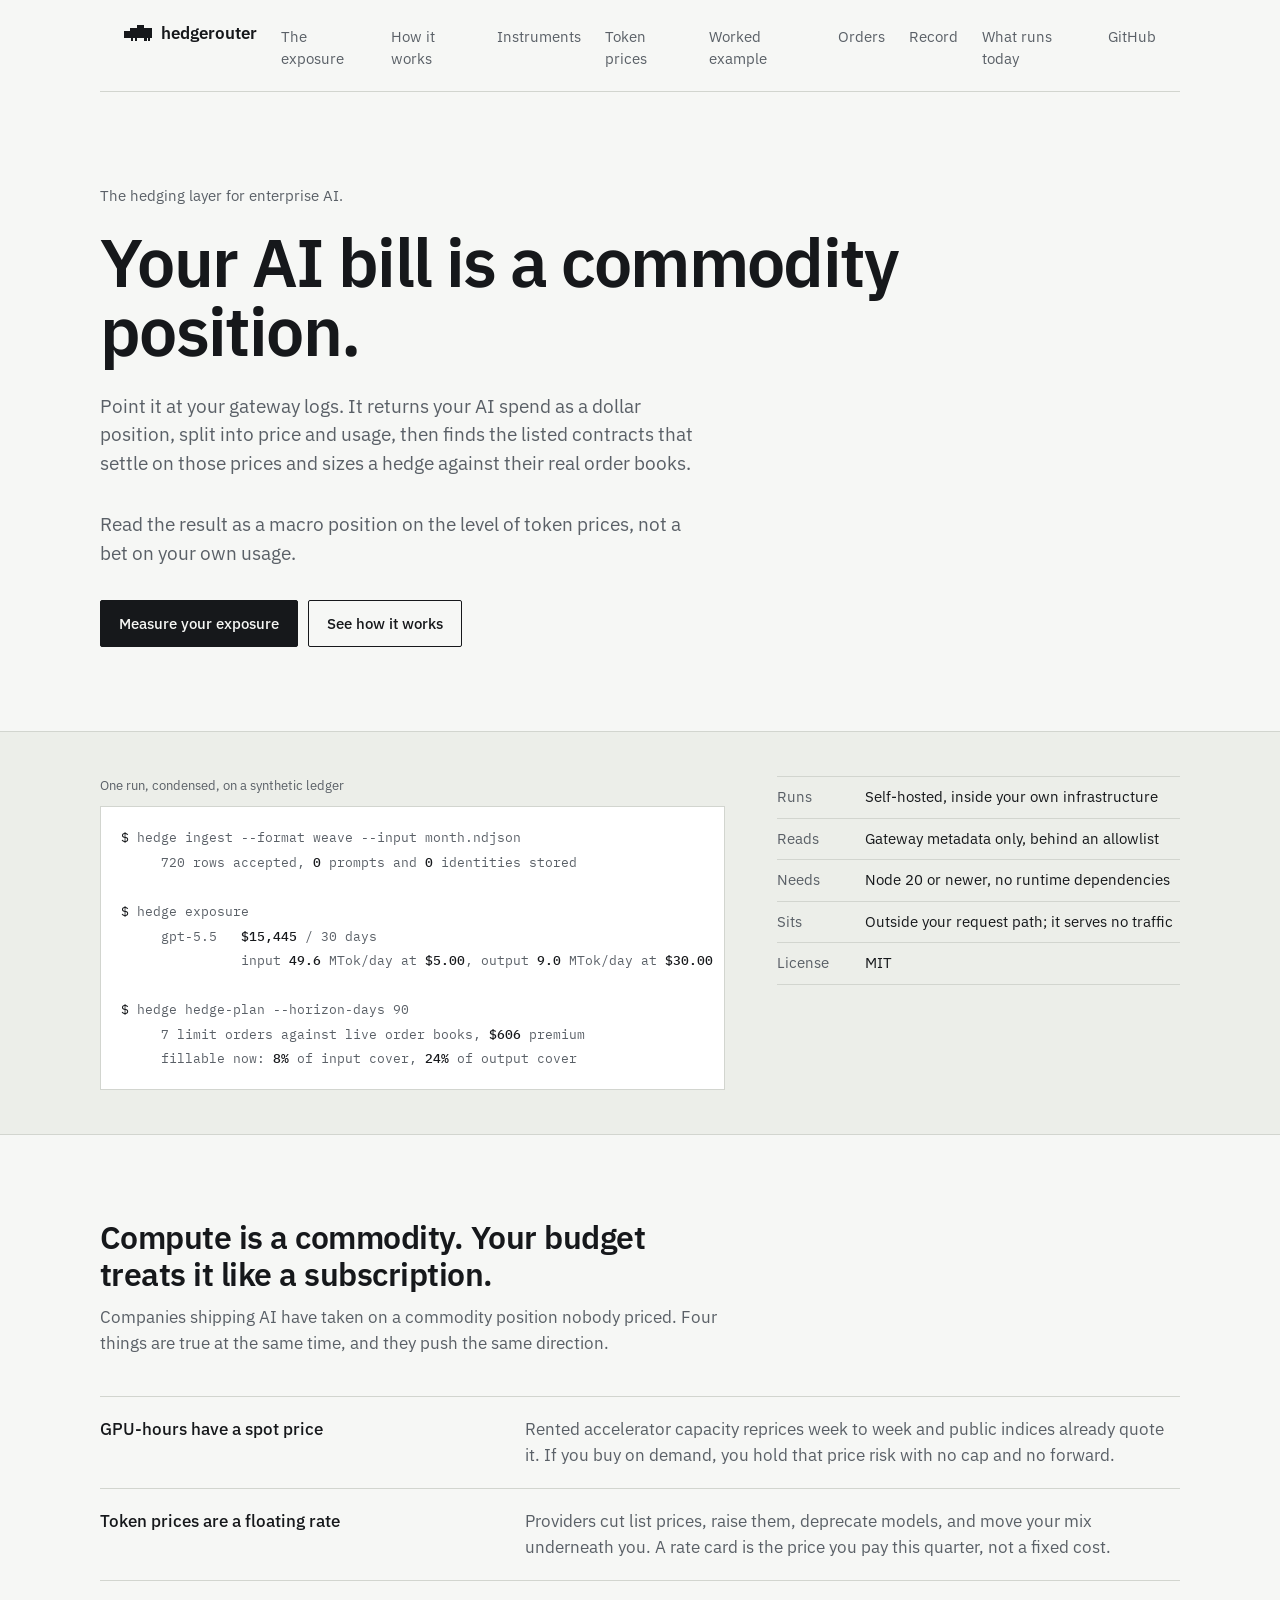
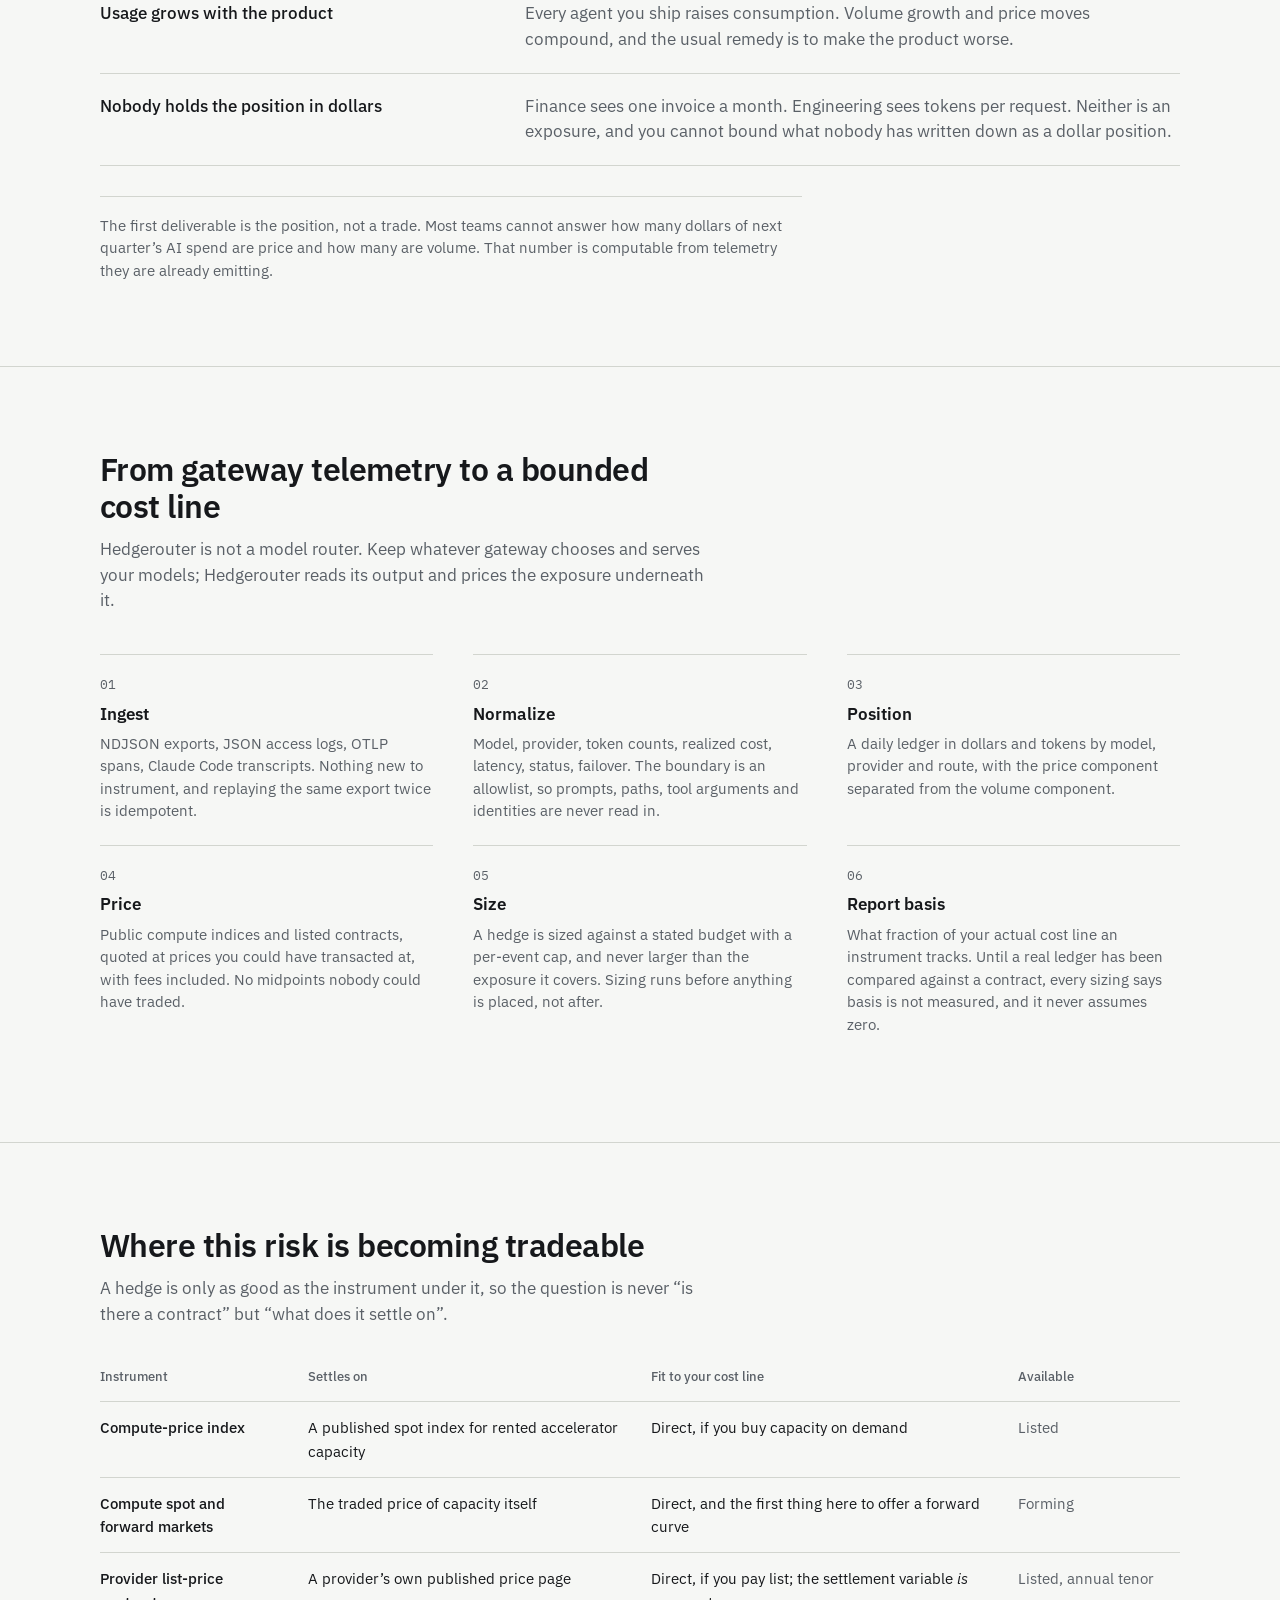
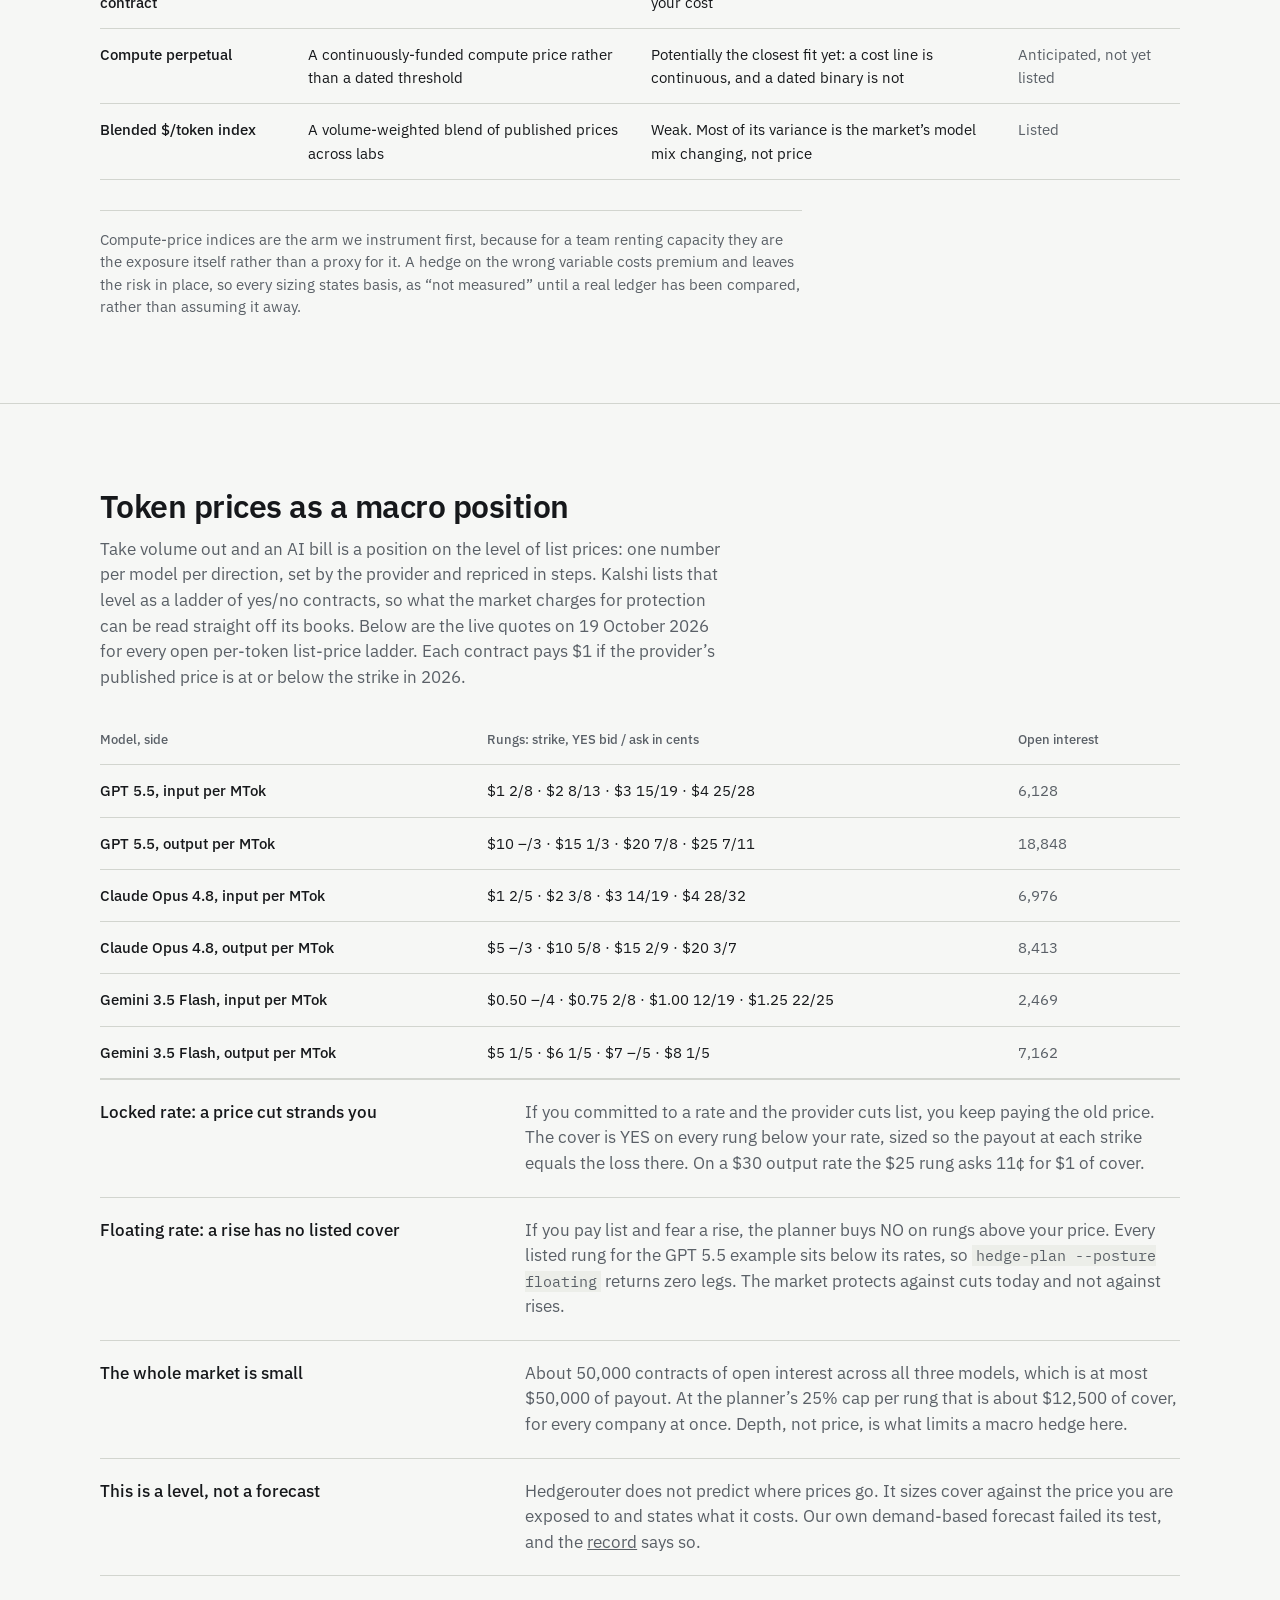
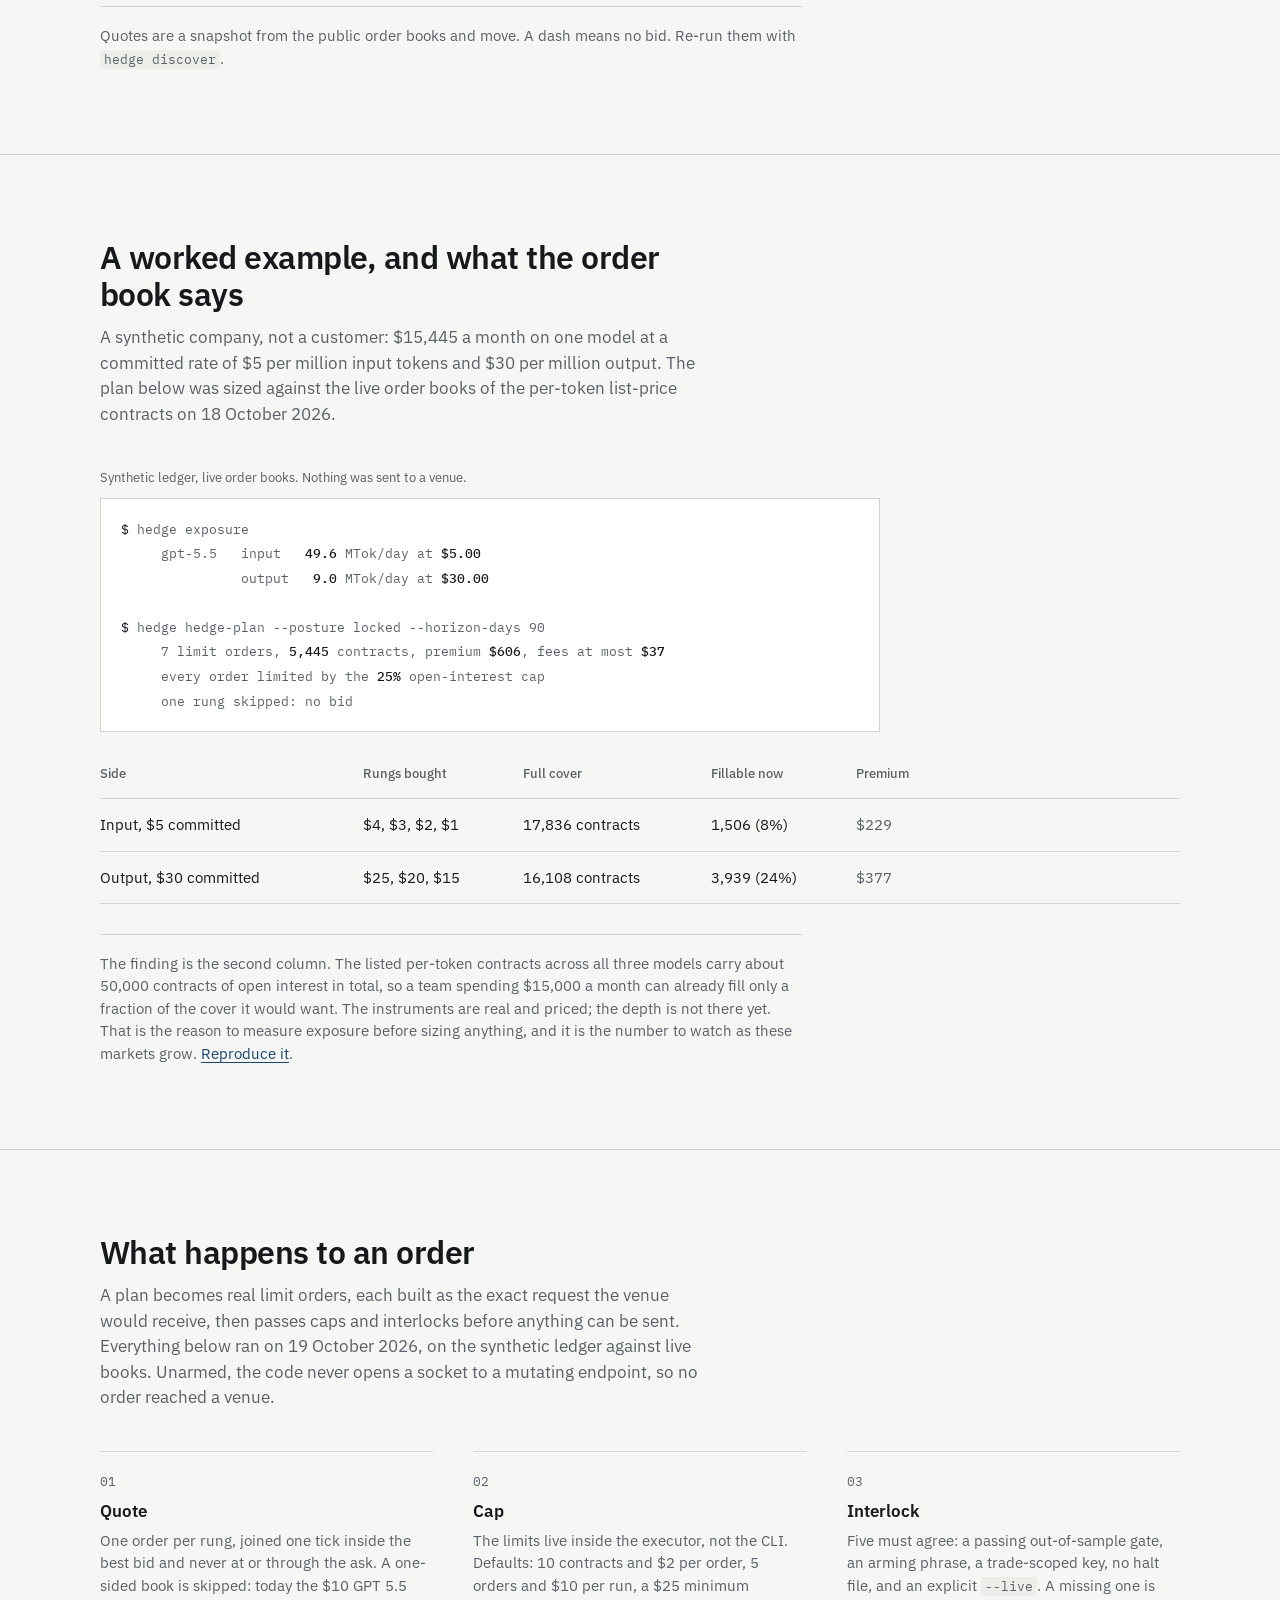
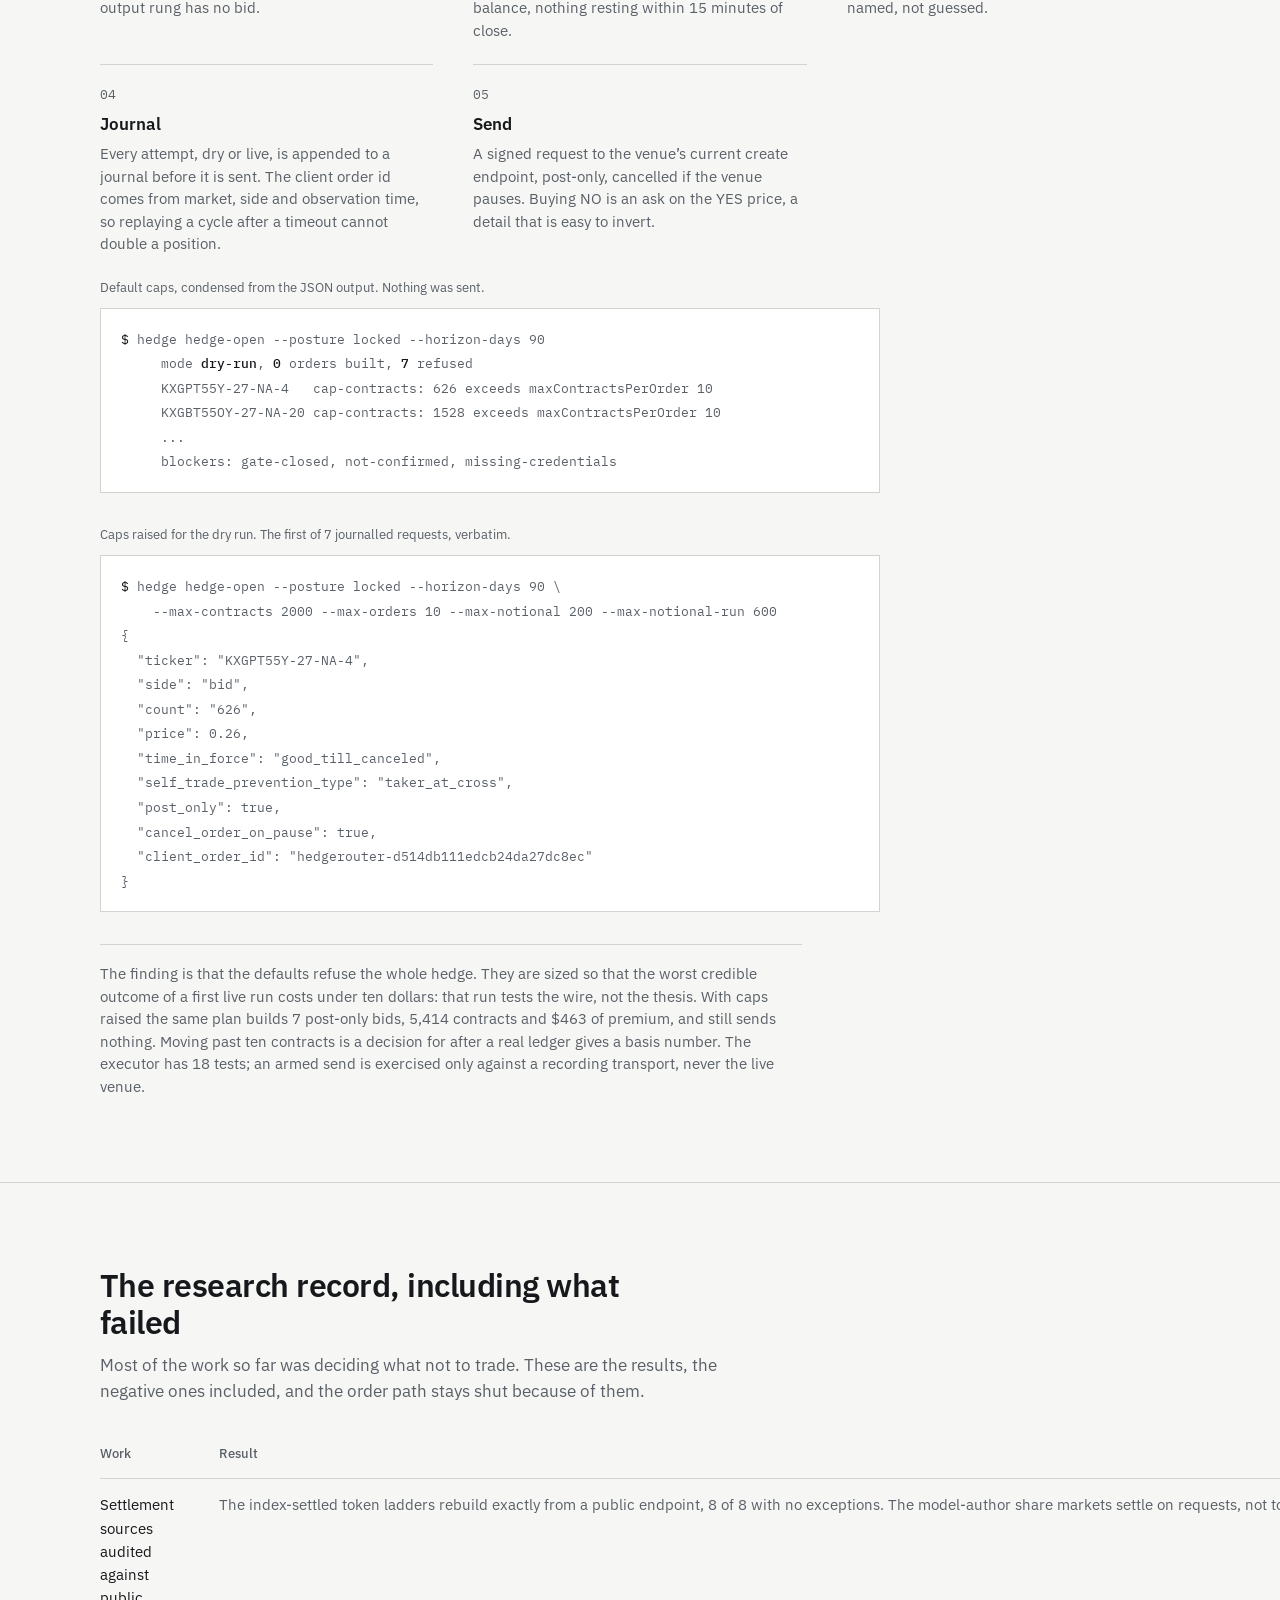
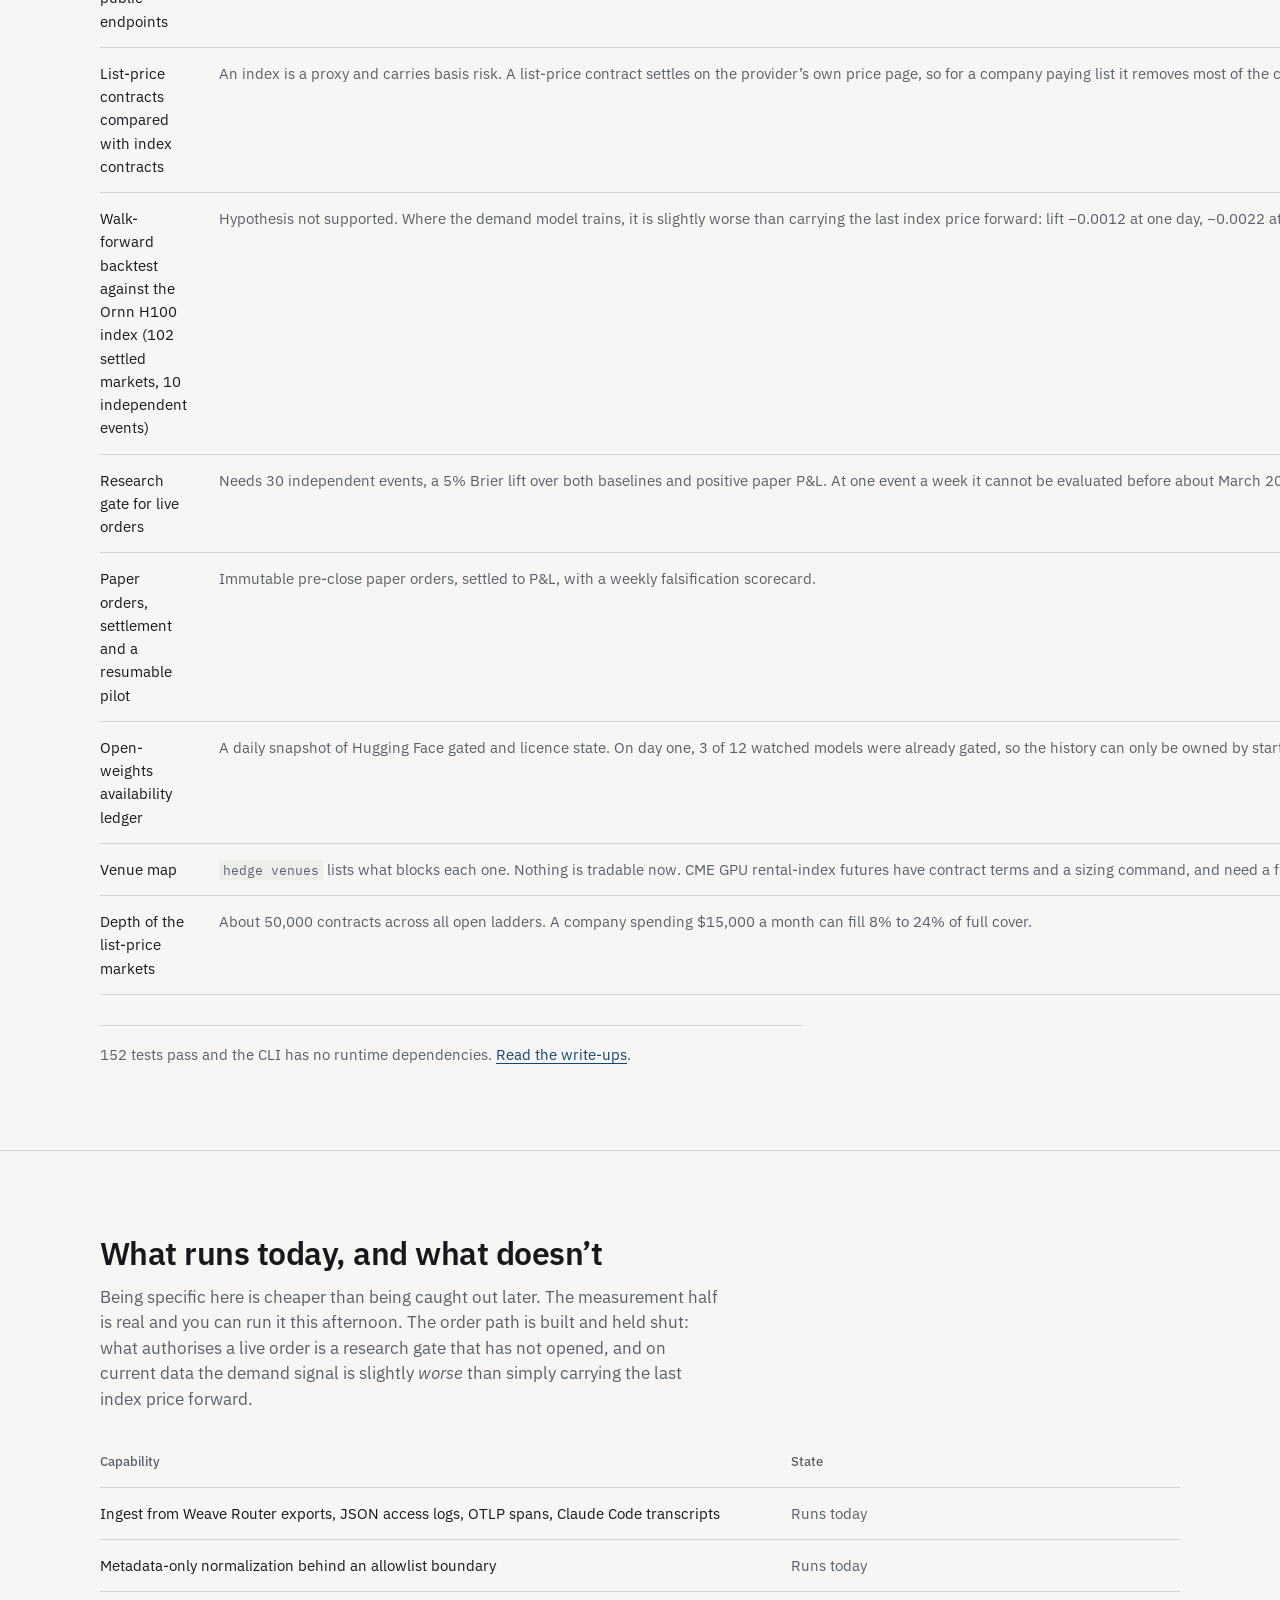
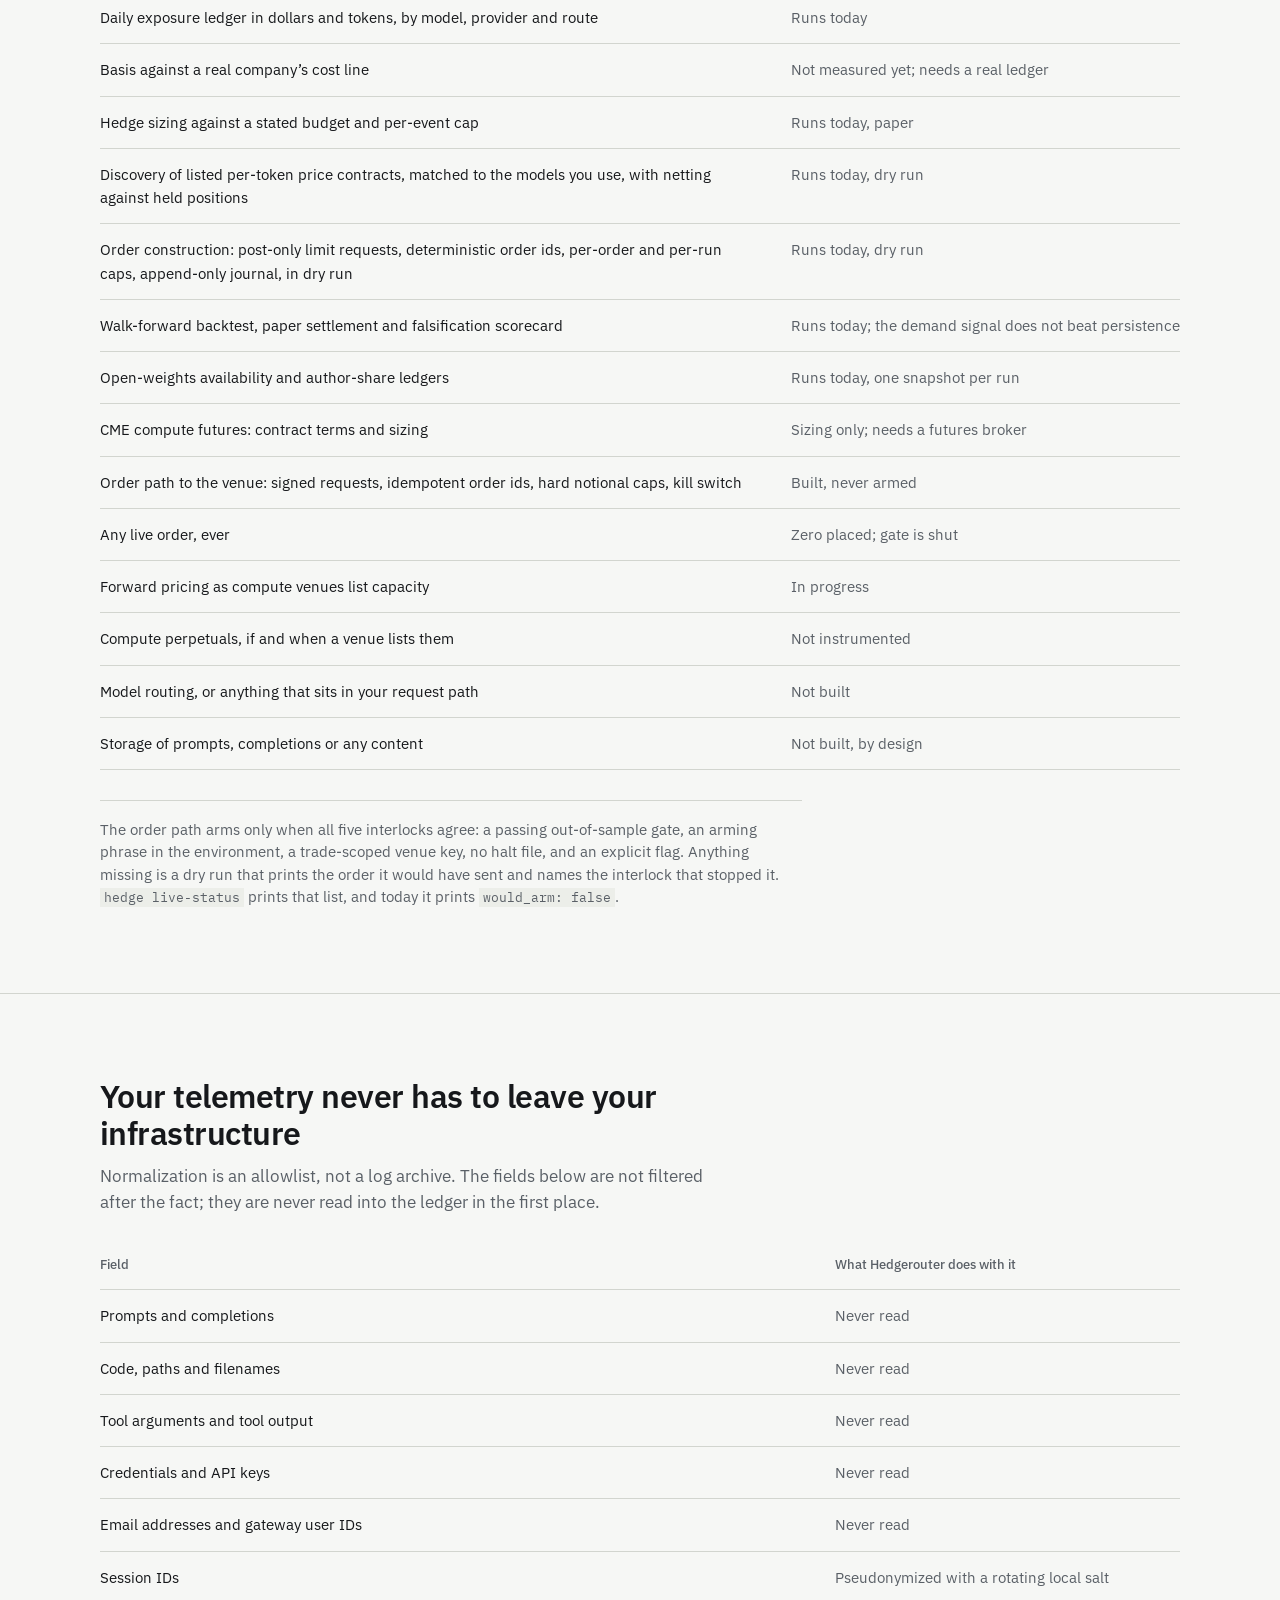
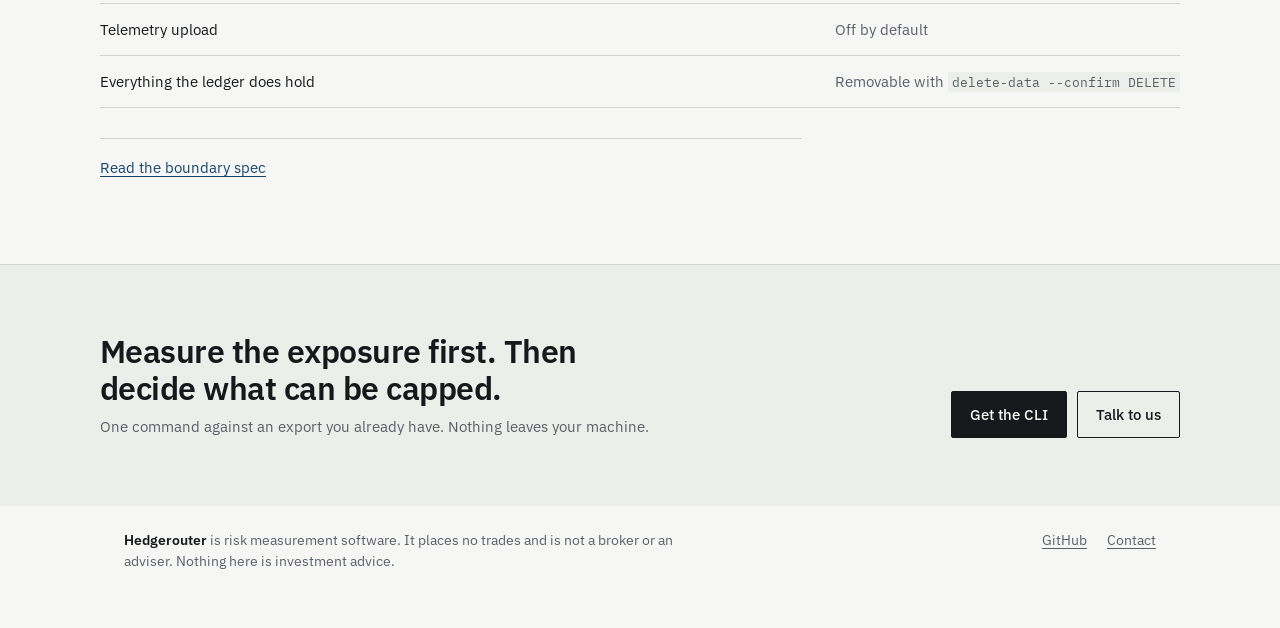
==== commit 3df6496d: "Add token-price macro snapshot, order-processing walkthrough and research record to the site Co-Auth" ====
--- a/site/index.html
+++ b/site/index.html
@@ -34,7 +34,10 @@
     <a href="#exposure">The exposure</a>
     <a href="#pipeline">How it works</a>
     <a href="#instruments">Instruments</a>
+    <a href="#macro">Token prices</a>
     <a href="#example">Worked example</a>
+    <a href="#orders">Orders</a>
+    <a href="#record">Record</a>
     <a href="#status">What runs today</a>
     <a href="https://github.com/kapilcdave/hedgerouter">GitHub</a>
   </nav>
@@ -48,6 +51,9 @@
     <p class="lede">
       Point it at your gateway logs. It returns your AI spend as a dollar position, split
       into price and usage, then finds the listed contracts that settle on those prices and sizes a hedge against their real order books.
+    </p>
+    <p class="lede">
+      Read the result as a macro position on the level of token prices, not a bet on your own usage.
     </p>
     <div class="cta-row">
       <a class="btn btn-primary" href="https://github.com/kapilcdave/hedgerouter">Measure your exposure</a>
@@ -204,6 +210,84 @@
     </p>
   </section>
 
+  <section id="macro" class="section">
+    <h2>Token prices as a macro position</h2>
+    <p class="sub">
+      Take volume out and an AI bill is a position on the level of list prices: one number per
+      model per direction, set by the provider and repriced in steps. Kalshi lists that level as
+      a ladder of yes/no contracts, so what the market charges for protection can be read straight
+      off its books. Below are the live quotes on 19 October 2026 for every open per-token
+      list-price ladder. Each contract pays $1 if the provider’s published price is at or below
+      the strike in 2026.
+    </p>
+
+    <table>
+      <thead>
+        <tr>
+          <th scope="col">Model, side</th>
+          <th scope="col">Rungs: strike, YES bid / ask in cents</th>
+          <th scope="col">Open interest</th>
+        </tr>
+      </thead>
+      <tbody>
+        <tr>
+          <td>GPT 5.5, input per MTok</td>
+          <td data-label="Rungs">$1 2/8 · $2 8/13 · $3 15/19 · $4 25/28</td>
+          <td data-label="Open interest">6,128</td>
+        </tr>
+        <tr>
+          <td>GPT 5.5, output per MTok</td>
+          <td data-label="Rungs">$10 –/3 · $15 1/3 · $20 7/8 · $25 7/11</td>
+          <td data-label="Open interest">18,848</td>
+        </tr>
+        <tr>
+          <td>Claude Opus 4.8, input per MTok</td>
+          <td data-label="Rungs">$1 2/5 · $2 3/8 · $3 14/19 · $4 28/32</td>
+          <td data-label="Open interest">6,976</td>
+        </tr>
+        <tr>
+          <td>Claude Opus 4.8, output per MTok</td>
+          <td data-label="Rungs">$5 –/3 · $10 5/8 · $15 2/9 · $20 3/7</td>
+          <td data-label="Open interest">8,413</td>
+        </tr>
+        <tr>
+          <td>Gemini 3.5 Flash, input per MTok</td>
+          <td data-label="Rungs">$0.50 –/4 · $0.75 2/8 · $1.00 12/19 · $1.25 22/25</td>
+          <td data-label="Open interest">2,469</td>
+        </tr>
+        <tr>
+          <td>Gemini 3.5 Flash, output per MTok</td>
+          <td data-label="Rungs">$5 1/5 · $6 1/5 · $7 –/5 · $8 1/5</td>
+          <td data-label="Open interest">7,162</td>
+        </tr>
+      </tbody>
+    </table>
+
+    <dl class="facts">
+      <div>
+        <dt>Locked rate: a price cut strands you</dt>
+        <dd>If you committed to a rate and the provider cuts list, you keep paying the old price. The cover is YES on every rung below your rate, sized so the payout at each strike equals the loss there. On a $30 output rate the $25 rung asks 11¢ for $1 of cover.</dd>
+      </div>
+      <div>
+        <dt>Floating rate: a rise has no listed cover</dt>
+        <dd>If you pay list and fear a rise, the planner buys NO on rungs above your price. Every listed rung for the GPT 5.5 example sits below its rates, so <code>hedge-plan --posture floating</code> returns zero legs. The market protects against cuts today and not against rises.</dd>
+      </div>
+      <div>
+        <dt>The whole market is small</dt>
+        <dd>About 50,000 contracts of open interest across all three models, which is at most $50,000 of payout. At the planner’s 25% cap per rung that is about $12,500 of cover, for every company at once. Depth, not price, is what limits a macro hedge here.</dd>
+      </div>
+      <div>
+        <dt>This is a level, not a forecast</dt>
+        <dd>Hedgerouter does not predict where prices go. It sizes cover against the price you are exposed to and states what it costs. Our own demand-based forecast failed its test, and the <a href="#record">record</a> says so.</dd>
+      </div>
+    </dl>
+
+    <p class="note">
+      Quotes are a snapshot from the public order books and move. A dash means no bid.
+      Re-run them with <code>hedge discover</code>.
+    </p>
+  </section>
+
   <section id="example" class="section">
     <h2>A worked example, and what the order book says</h2>
     <p class="sub">
@@ -259,6 +343,104 @@
       priced; the depth is not there yet. That is the reason to measure exposure before sizing
       anything, and it is the number to watch as these markets grow.
       <a href="https://github.com/kapilcdave/hedgerouter/blob/main/cli/docs/worked-example.md">Reproduce it</a>.
+    </p>
+  </section>
+
+  <section id="orders" class="section">
+    <h2>What happens to an order</h2>
+    <p class="sub">
+      A plan becomes real limit orders, each built as the exact request the venue would receive,
+      then passes caps and interlocks before anything can be sent. Everything below ran on
+      19 October 2026, on the synthetic ledger against live books. Unarmed, the code never opens a
+      socket to a mutating endpoint, so no order reached a venue.
+    </p>
+
+    <ol class="steps">
+      <li>
+        <h3>Quote</h3>
+        <p>One order per rung, joined one tick inside the best bid and never at or through the ask. A one-sided book is skipped: today the $10 GPT 5.5 output rung has no bid.</p>
+      </li>
+      <li>
+        <h3>Cap</h3>
+        <p>The limits live inside the executor, not the CLI. Defaults: 10 contracts and $2 per order, 5 orders and $10 per run, a $25 minimum balance, nothing resting within 15 minutes of close.</p>
+      </li>
+      <li>
+        <h3>Interlock</h3>
+        <p>Five must agree: a passing out-of-sample gate, an arming phrase, a trade-scoped key, no halt file, and an explicit <code>--live</code>. A missing one is named, not guessed.</p>
+      </li>
+      <li>
+        <h3>Journal</h3>
+        <p>Every attempt, dry or live, is appended to a journal before it is sent. The client order id comes from market, side and observation time, so replaying a cycle after a timeout cannot double a position.</p>
+      </li>
+      <li>
+        <h3>Send</h3>
+        <p>A signed request to the venue’s current create endpoint, post-only, cancelled if the venue pauses. Buying NO is an ask on the YES price, a detail that is easy to invert.</p>
+      </li>
+    </ol>
+
+    <div class="run">
+      <p class="caption">Default caps, condensed from the JSON output. Nothing was sent.</p>
+<pre><code><span class="p">$</span> hedge hedge-open --posture locked --horizon-days 90
+     mode <span class="n">dry-run</span>, <span class="n">0</span> orders built, <span class="n">7</span> refused
+     KXGPT55Y-27-NA-4   cap-contracts: 626 exceeds maxContractsPerOrder 10
+     KXGBT55OY-27-NA-20 cap-contracts: 1528 exceeds maxContractsPerOrder 10
+     ...
+     blockers: gate-closed, not-confirmed, missing-credentials</code></pre>
+    </div>
+
+    <div class="run">
+      <p class="caption">Caps raised for the dry run. The first of 7 journalled requests, verbatim.</p>
+<pre><code><span class="p">$</span> hedge hedge-open --posture locked --horizon-days 90 \
+    --max-contracts 2000 --max-orders 10 --max-notional 200 --max-notional-run 600
+{
+  "ticker": "KXGPT55Y-27-NA-4",
+  "side": "bid",
+  "count": "626",
+  "price": 0.26,
+  "time_in_force": "good_till_canceled",
+  "self_trade_prevention_type": "taker_at_cross",
+  "post_only": true,
+  "cancel_order_on_pause": true,
+  "client_order_id": "hedgerouter-d514db111edcb24da27dc8ec"
+}</code></pre>
+    </div>
+
+    <p class="note">
+      The finding is that the defaults refuse the whole hedge. They are sized so that the worst
+      credible outcome of a first live run costs under ten dollars: that run tests the wire, not
+      the thesis. With caps raised the same plan builds 7 post-only bids, 5,414 contracts and
+      $463 of premium, and still sends nothing. Moving past ten contracts is a decision for after
+      a real ledger gives a basis number. The executor has 18 tests; an armed send is exercised
+      only against a recording transport, never the live venue.
+    </p>
+  </section>
+
+  <section id="record" class="section">
+    <h2>The research record, including what failed</h2>
+    <p class="sub">
+      Most of the work so far was deciding what not to trade. These are the results, the negative
+      ones included, and the order path stays shut because of them.
+    </p>
+
+    <table class="status prose-table">
+      <thead>
+        <tr><th scope="col">Work</th><th scope="col">Result</th></tr>
+      </thead>
+      <tbody>
+        <tr><td>Settlement sources audited against public endpoints</td><td>The index-settled token ladders rebuild exactly from a public endpoint, 8 of 8 with no exceptions. The model-author share markets settle on requests, not tokens, whatever their rules text says.</td></tr>
+        <tr><td>List-price contracts compared with index contracts</td><td>An index is a proxy and carries basis risk. A list-price contract settles on the provider’s own price page, so for a company paying list it removes most of the chain.</td></tr>
+        <tr><td>Walk-forward backtest against the Ornn H100 index (102 settled markets, 10 independent events)</td><td>Hypothesis not supported. Where the demand model trains, it is slightly worse than carrying the last index price forward: lift −0.0012 at one day, −0.0022 at three.</td></tr>
+        <tr><td>Research gate for live orders</td><td>Needs 30 independent events, a 5% Brier lift over both baselines and positive paper P&amp;L. At one event a week it cannot be evaluated before about March 2027, and it is shut.</td></tr>
+        <tr><td>Paper orders, settlement and a resumable pilot</td><td>Immutable pre-close paper orders, settled to P&amp;L, with a weekly falsification scorecard.</td></tr>
+        <tr><td>Open-weights availability ledger</td><td>A daily snapshot of Hugging Face gated and licence state. On day one, 3 of 12 watched models were already gated, so the history can only be owned by starting to record it.</td></tr>
+        <tr><td>Venue map</td><td><code>hedge venues</code> lists what blocks each one. Nothing is tradable now. CME GPU rental-index futures have contract terms and a sizing command, and need a futures broker.</td></tr>
+        <tr><td>Depth of the list-price markets</td><td>About 50,000 contracts across all open ladders. A company spending $15,000 a month can fill 8% to 24% of full cover.</td></tr>
+      </tbody>
+    </table>
+
+    <p class="note">
+      152 tests pass and the CLI has no runtime dependencies.
+      <a href="https://github.com/kapilcdave/hedgerouter/tree/main/cli/docs">Read the write-ups</a>.
     </p>
   </section>
 
@@ -282,6 +464,10 @@
         <tr><td>Basis against a real company’s cost line</td><td>Not measured yet; needs a real ledger</td></tr>
         <tr><td>Hedge sizing against a stated budget and per-event cap</td><td>Runs today, paper</td></tr>
         <tr><td>Discovery of listed per-token price contracts, matched to the models you use, with netting against held positions</td><td>Runs today, dry run</td></tr>
+        <tr><td>Order construction: post-only limit requests, deterministic order ids, per-order and per-run caps, append-only journal, in dry run</td><td>Runs today, dry run</td></tr>
+        <tr><td>Walk-forward backtest, paper settlement and falsification scorecard</td><td>Runs today; the demand signal does not beat persistence</td></tr>
+        <tr><td>Open-weights availability and author-share ledgers</td><td>Runs today, one snapshot per run</td></tr>
+        <tr><td>CME compute futures: contract terms and sizing</td><td>Sizing only; needs a futures broker</td></tr>
         <tr><td>Order path to the venue: signed requests, idempotent order ids, hard notional caps, kill switch</td><td>Built, never armed</td></tr>
         <tr><td>Any live order, ever</td><td>Zero placed; gate is shut</td></tr>
         <tr><td>Forward pricing as compute venues list capacity</td><td>In progress</td></tr>
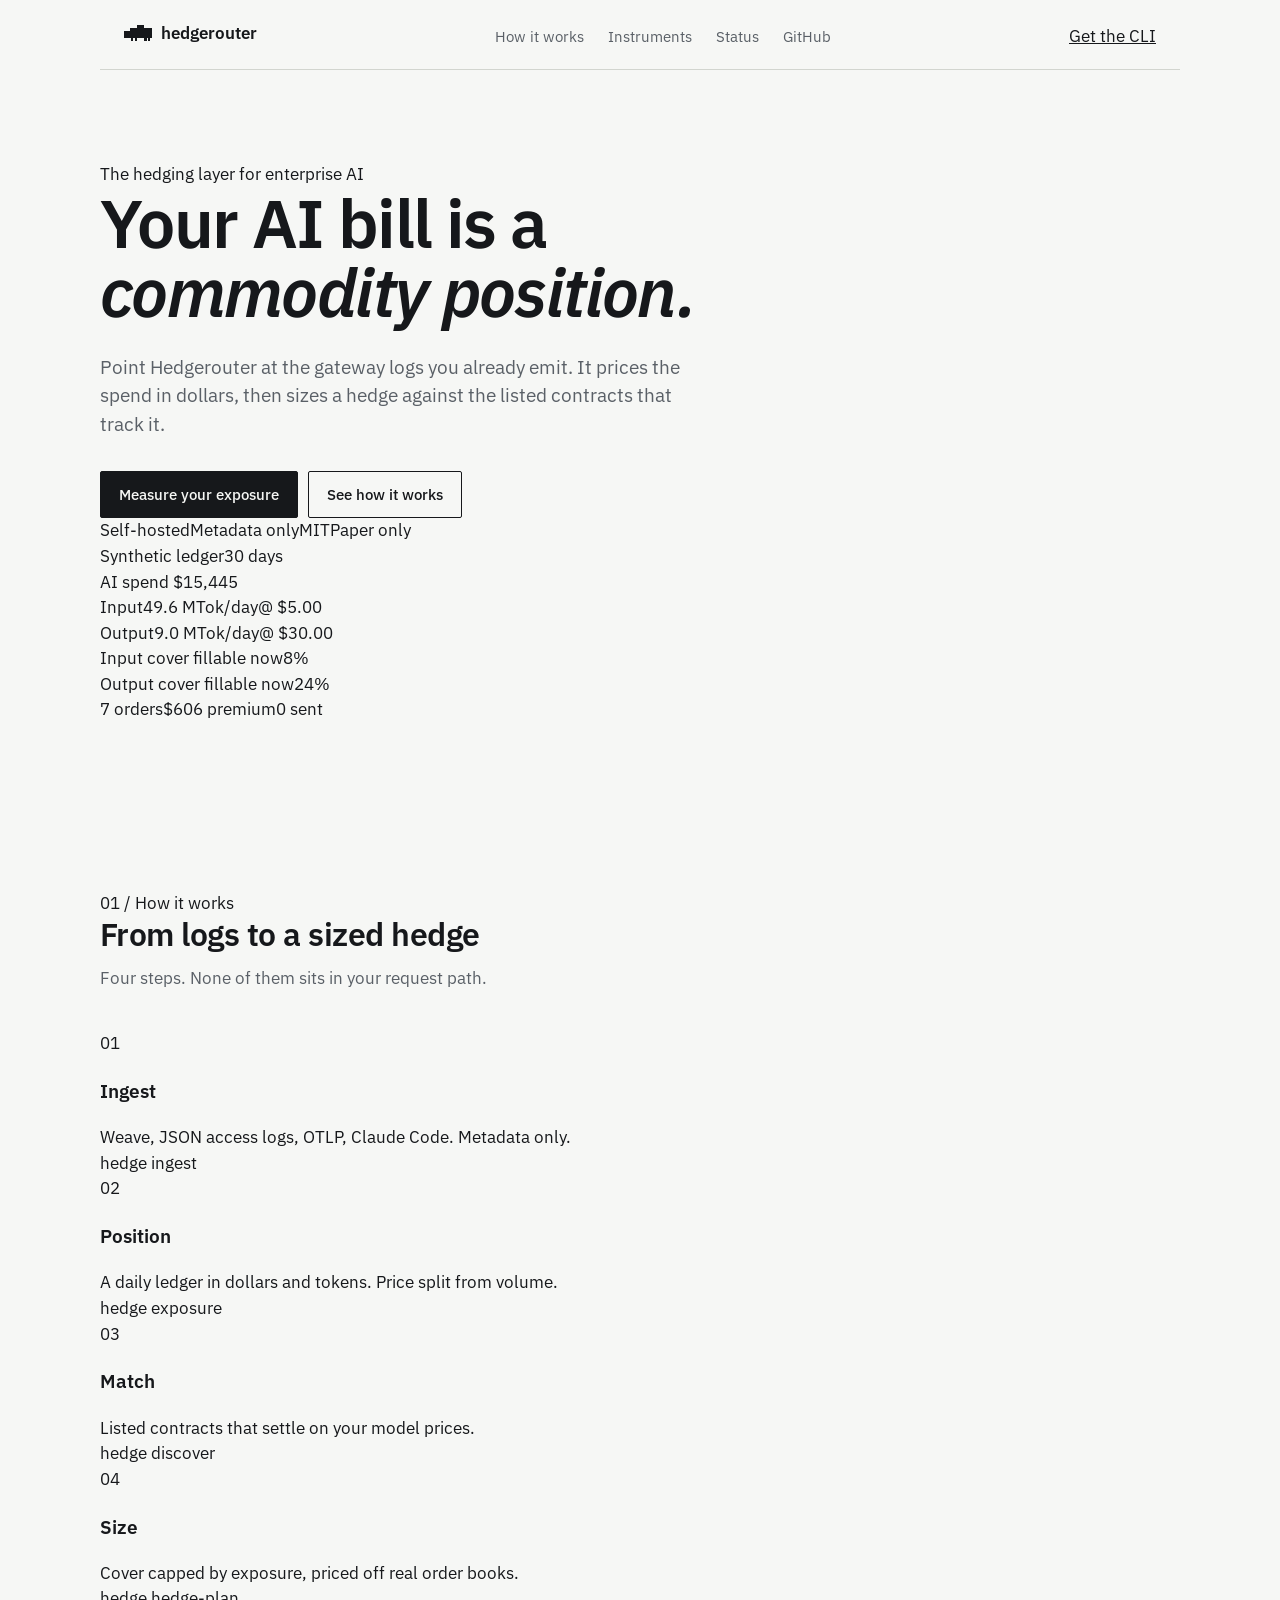
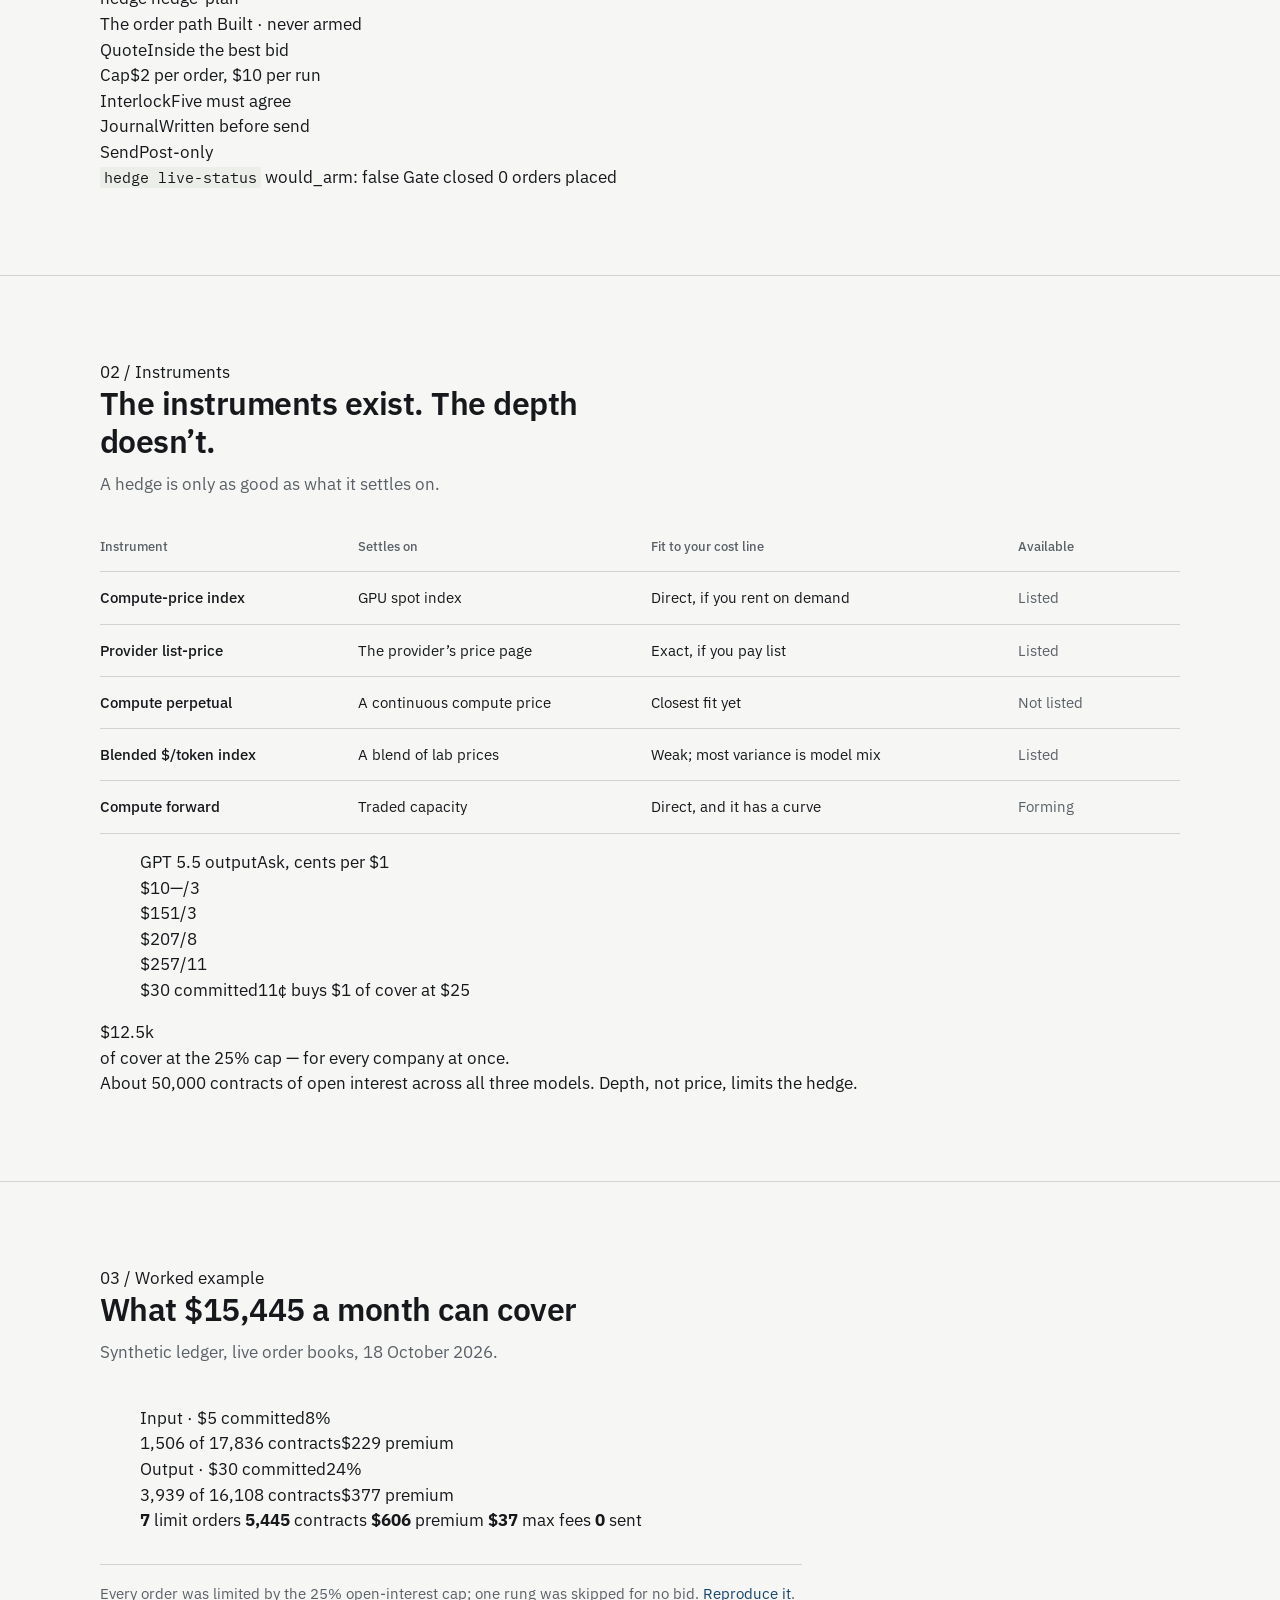
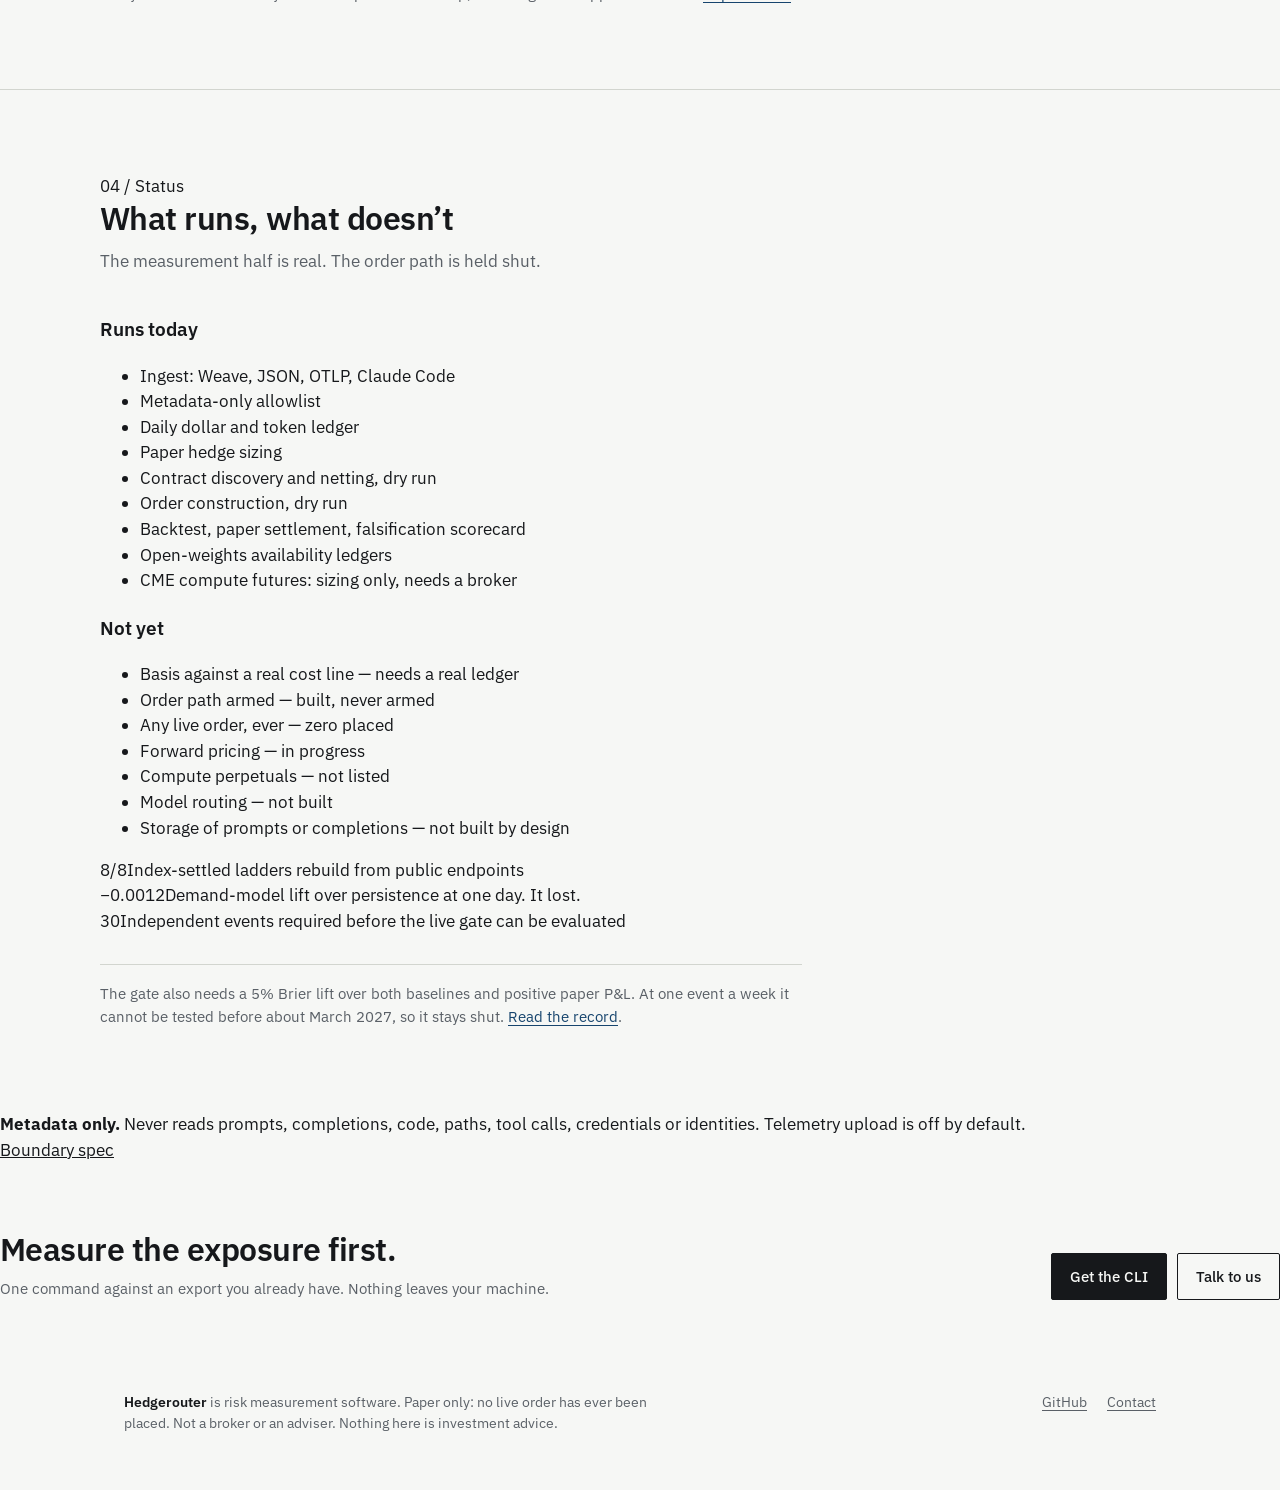
==== commit cc438eab: "Rebuild the landing page as a minimal position statement Cut the page from roughly 2,700 words to 67" ====
--- a/site/index.html
+++ b/site/index.html
@@ -4,23 +4,23 @@
 <meta charset="utf-8" />
 <meta name="viewport" content="width=device-width, initial-scale=1" />
 <title>hedgerouter: your AI bill is a commodity position</title>
-<meta name="description" content="Compute and token prices move; your AI budget is written as if they don’t. Hedgerouter turns the metadata your gateway already emits into a dollar exposure ledger, then reports how much of that cost line each available instrument actually tracks." />
+<meta name="description" content="Hedgerouter prices the AI spend in your gateway logs as a dollar position, then sizes a hedge against the listed contracts that track it. Self-hosted, metadata-only, paper-only." />
 <link rel="icon" href="/assets/favicon.svg" type="image/svg+xml" />
 <link rel="icon" href="/assets/favicon.png" sizes="32x32" type="image/png" />
 <link rel="apple-touch-icon" href="/assets/apple-touch-icon.png" />
-<meta name="theme-color" content="#f6f7f5" />
+<meta name="theme-color" content="#f4f1e8" />
 <meta property="og:type" content="website" />
 <meta property="og:url" content="https://hedgerouter.vercel.app/" />
 <meta property="og:site_name" content="hedgerouter" />
 <meta property="og:title" content="hedgerouter: your AI bill is a commodity position" />
-<meta property="og:description" content="Compute and token prices move. Your AI budget is written as if they don’t. Measure the exposure in dollars, then decide what can be capped." />
+<meta property="og:description" content="Read your AI spend as a dollar position, then size a hedge against the listed contracts that track it." />
 <meta property="og:image" content="https://hedgerouter.vercel.app/assets/og.png" />
 <meta property="og:image:width" content="1200" />
 <meta property="og:image:height" content="630" />
 <meta name="twitter:card" content="summary_large_image" />
 <link rel="preconnect" href="https://fonts.googleapis.com" />
 <link rel="preconnect" href="https://fonts.gstatic.com" crossorigin />
-<link href="https://fonts.googleapis.com/css2?family=IBM+Plex+Mono:wght@400;500&family=IBM+Plex+Sans:wght@400;500;600&display=swap" rel="stylesheet" />
+<link href="https://fonts.googleapis.com/css2?family=IBM+Plex+Mono:wght@400;500&family=IBM+Plex+Sans:wght@400;500;600&family=Instrument+Serif:ital@0;1&display=swap" rel="stylesheet" />
 <link rel="stylesheet" href="/styles.css" />
 </head>
 <body>
@@ -30,492 +30,284 @@
     <span class="mark" aria-hidden="true"></span>
     <span class="brand-word">hedgerouter</span>
   </a>
-  <nav class="nav-links">
-    <a href="#exposure">The exposure</a>
-    <a href="#pipeline">How it works</a>
+  <nav class="nav-links" aria-label="Primary">
+    <a href="#how">How it works</a>
     <a href="#instruments">Instruments</a>
-    <a href="#macro">Token prices</a>
-    <a href="#example">Worked example</a>
-    <a href="#orders">Orders</a>
-    <a href="#record">Record</a>
-    <a href="#status">What runs today</a>
+    <a href="#status">Status</a>
     <a href="https://github.com/kapilcdave/hedgerouter">GitHub</a>
   </nav>
+  <a class="nav-cta" href="https://github.com/kapilcdave/hedgerouter">Get the CLI</a>
 </header>
 
 <main>
 
   <section class="hero">
-    <p class="standfirst">The hedging layer for enterprise AI.</p>
-    <h1>Your AI bill is a commodity position.</h1>
-    <p class="lede">
-      Point it at your gateway logs. It returns your AI spend as a dollar position, split
-      into price and usage, then finds the listed contracts that settle on those prices and sizes a hedge against their real order books.
-    </p>
-    <p class="lede">
-      Read the result as a macro position on the level of token prices, not a bet on your own usage.
-    </p>
-    <div class="cta-row">
-      <a class="btn btn-primary" href="https://github.com/kapilcdave/hedgerouter">Measure your exposure</a>
-      <a class="btn btn-ghost" href="#pipeline">See how it works</a>
-    </div>
-  </section>
-
-  <section class="band run-band">
-    <div class="run">
-      <p class="caption">One run, condensed, on a synthetic ledger</p>
-<pre><code><span class="p">$</span> hedge ingest --format weave --input month.ndjson
-     720 rows accepted, <span class="n">0</span> prompts and <span class="n">0</span> identities stored
-
-<span class="p">$</span> hedge exposure
-     gpt-5.5   <span class="n">$15,445</span> / 30 days
-               input <span class="n">49.6</span> MTok/day at <span class="n">$5.00</span>, output <span class="n">9.0</span> MTok/day at <span class="n">$30.00</span>
-
-<span class="p">$</span> hedge hedge-plan --horizon-days 90
-     7 limit orders against live order books, <span class="n">$606</span> premium
-     fillable now: <span class="n">8%</span> of input cover, <span class="n">24%</span> of output cover</code></pre>
-    </div>
-    <dl class="spec">
-      <div><dt>Runs</dt><dd>Self-hosted, inside your own infrastructure</dd></div>
-      <div><dt>Reads</dt><dd>Gateway metadata only, behind an allowlist</dd></div>
-      <div><dt>Needs</dt><dd>Node 20 or newer, no runtime dependencies</dd></div>
-      <div><dt>Sits</dt><dd>Outside your request path; it serves no traffic</dd></div>
-      <div><dt>License</dt><dd>MIT</dd></div>
-    </dl>
-  </section>
-
-  <section id="exposure" class="section">
-    <h2>Compute is a commodity. Your budget treats it like a subscription.</h2>
-    <p class="sub">
-      Companies shipping AI have taken on a commodity position nobody priced. Four things
-      are true at the same time, and they push the same direction.
-    </p>
-
-    <dl class="facts">
+    <div class="hero-copy">
+      <p class="kicker">The hedging layer for enterprise AI</p>
+      <h1>Your AI bill is a <br /><em>commodity position.</em></h1>
+      <p class="lede">
+        Point Hedgerouter at the gateway logs you already emit. It prices the spend in
+        dollars, then sizes a hedge against the listed contracts that track it.
+      </p>
+      <div class="cta-row">
+        <a class="btn btn-primary" href="https://github.com/kapilcdave/hedgerouter">Measure your exposure</a>
+        <a class="btn btn-ghost" href="#how">See how it works</a>
+      </div>
+      <p class="micro">
+        <span>Self-hosted</span><span>Metadata only</span><span>MIT</span><span>Paper only</span>
+      </p>
+    </div>
+
+    <aside class="position" aria-label="Synthetic exposure statement">
+      <div class="pos-head"><span>Synthetic ledger</span><span>30 days</span></div>
+      <div class="pos-total">
+        <span class="pos-label">AI spend</span>
+        <span class="pos-value">$15,445</span>
+      </div>
+      <div class="pos-rows">
+        <div><span>Input</span><span>49.6 MTok/day</span><span>@ $5.00</span></div>
+        <div><span>Output</span><span>9.0 MTok/day</span><span>@ $30.00</span></div>
+      </div>
+      <div class="pos-cover">
+        <div class="cover-item">
+          <div class="cover-top"><span>Input cover fillable now</span><span>8%</span></div>
+          <div class="cover-bar"><i style="width:8%"></i></div>
+        </div>
+        <div class="cover-item">
+          <div class="cover-top"><span>Output cover fillable now</span><span>24%</span></div>
+          <div class="cover-bar"><i style="width:24%"></i></div>
+        </div>
+      </div>
+      <div class="pos-foot"><span>7 orders</span><span>$606 premium</span><span class="pos-sent">0 sent</span></div>
+    </aside>
+  </section>
+
+  <section id="how" class="section">
+    <header class="sec-head">
       <div>
-        <dt>GPU-hours have a spot price</dt>
-        <dd>Rented accelerator capacity reprices week to week and public indices already quote it. If you buy on demand, you hold that price risk with no cap and no forward.</dd>
-      </div>
+        <p class="index">01 / How it works</p>
+        <h2>From logs to a sized hedge</h2>
+      </div>
+      <p class="sub">Four steps. None of them sits in your request path.</p>
+    </header>
+
+    <div class="flow">
+      <article class="step">
+        <span class="step-n">01</span>
+        <h3>Ingest</h3>
+        <p>Weave, JSON access logs, OTLP, Claude Code. Metadata only.</p>
+        <span class="step-cmd">hedge ingest</span>
+      </article>
+      <article class="step">
+        <span class="step-n">02</span>
+        <h3>Position</h3>
+        <p>A daily ledger in dollars and tokens. Price split from volume.</p>
+        <span class="step-cmd">hedge exposure</span>
+      </article>
+      <article class="step">
+        <span class="step-n">03</span>
+        <h3>Match</h3>
+        <p>Listed contracts that settle on your model prices.</p>
+        <span class="step-cmd">hedge discover</span>
+      </article>
+      <article class="step">
+        <span class="step-n">04</span>
+        <h3>Size</h3>
+        <p>Cover capped by exposure, priced off real order books.</p>
+        <span class="step-cmd">hedge hedge-plan</span>
+      </article>
+    </div>
+
+    <div class="order-rail">
+      <div class="rail-head">
+        <span class="rail-title">The order path</span>
+        <span class="badge">Built · never armed</span>
+      </div>
+      <div class="gates">
+        <div class="gate"><span class="gate-label">Quote</span><span class="gate-copy">Inside the best bid</span></div>
+        <div class="gate"><span class="gate-label">Cap</span><span class="gate-copy">$2 per order, $10 per run</span></div>
+        <div class="gate"><span class="gate-label">Interlock</span><span class="gate-copy">Five must agree</span></div>
+        <div class="gate"><span class="gate-label">Journal</span><span class="gate-copy">Written before send</span></div>
+        <div class="gate"><span class="gate-label">Send</span><span class="gate-copy">Post-only</span></div>
+      </div>
+      <p class="order-status">
+        <code>hedge live-status</code>
+        <span>would_arm: false</span>
+        <span class="gate-closed">Gate closed</span>
+        <span>0 orders placed</span>
+      </p>
+    </div>
+  </section>
+
+  <section id="instruments" class="section">
+    <header class="sec-head">
       <div>
-        <dt>Token prices are a floating rate</dt>
-        <dd>Providers cut list prices, raise them, deprecate models, and move your mix underneath you. A rate card is the price you pay this quarter, not a fixed cost.</dd>
-      </div>
+        <p class="index">02 / Instruments</p>
+        <h2>The instruments exist. The depth doesn’t.</h2>
+      </div>
+      <p class="sub">A hedge is only as good as what it settles on.</p>
+    </header>
+
+    <div class="table-wrap">
+      <table>
+        <thead>
+          <tr>
+            <th scope="col">Instrument</th>
+            <th scope="col">Settles on</th>
+            <th scope="col">Fit to your cost line</th>
+            <th scope="col">Available</th>
+          </tr>
+        </thead>
+        <tbody>
+          <tr>
+            <td>Compute-price index</td>
+            <td data-label="Settles on">GPU spot index</td>
+            <td data-label="Fit">Direct, if you rent on demand</td>
+            <td data-label="Available"><span class="state state-yes">Listed</span></td>
+          </tr>
+          <tr>
+            <td>Provider list-price</td>
+            <td data-label="Settles on">The provider’s price page</td>
+            <td data-label="Fit">Exact, if you pay list</td>
+            <td data-label="Available"><span class="state state-yes">Listed</span></td>
+          </tr>
+          <tr>
+            <td>Compute perpetual</td>
+            <td data-label="Settles on">A continuous compute price</td>
+            <td data-label="Fit">Closest fit yet</td>
+            <td data-label="Available"><span class="state state-no">Not listed</span></td>
+          </tr>
+          <tr>
+            <td>Blended $/token index</td>
+            <td data-label="Settles on">A blend of lab prices</td>
+            <td data-label="Fit">Weak; most variance is model mix</td>
+            <td data-label="Available"><span class="state state-yes">Listed</span></td>
+          </tr>
+          <tr>
+            <td>Compute forward</td>
+            <td data-label="Settles on">Traded capacity</td>
+            <td data-label="Fit">Direct, and it has a curve</td>
+            <td data-label="Available"><span class="state state-wait">Forming</span></td>
+          </tr>
+        </tbody>
+      </table>
+    </div>
+
+    <div class="split">
+      <figure class="ladder">
+        <figcaption><span>GPT 5.5 output</span><span>Ask, cents per $1</span></figcaption>
+        <div class="rungs">
+          <div class="rung"><span class="strike">$10</span><span class="rung-bar"><i style="width:27%"></i></span><span class="quote">—/3</span></div>
+          <div class="rung"><span class="strike">$15</span><span class="rung-bar"><i style="width:27%"></i></span><span class="quote">1/3</span></div>
+          <div class="rung"><span class="strike">$20</span><span class="rung-bar"><i style="width:73%"></i></span><span class="quote">7/8</span></div>
+          <div class="rung"><span class="strike">$25</span><span class="rung-bar"><i style="width:100%"></i></span><span class="quote">7/11</span></div>
+        </div>
+        <p class="ladder-foot"><span>$30 committed</span><span>11¢ buys $1 of cover at $25</span></p>
+      </figure>
+
+      <div class="depth">
+        <p class="depth-value">$12.5k</p>
+        <p class="depth-label">of cover at the 25% cap — for every company at once.</p>
+        <p class="depth-note">About 50,000 contracts of open interest across all three models. Depth, not price, limits the hedge.</p>
+      </div>
+    </div>
+  </section>
+
+  <section class="section" id="example">
+    <header class="sec-head">
       <div>
-        <dt>Usage grows with the product</dt>
-        <dd>Every agent you ship raises consumption. Volume growth and price moves compound, and the usual remedy is to make the product worse.</dd>
-      </div>
-      <div>
-        <dt>Nobody holds the position in dollars</dt>
-        <dd>Finance sees one invoice a month. Engineering sees tokens per request. Neither is an exposure, and you cannot bound what nobody has written down as a dollar position.</dd>
-      </div>
-    </dl>
+        <p class="index">03 / Worked example</p>
+        <h2>What $15,445 a month can cover</h2>
+      </div>
+      <p class="sub">Synthetic ledger, live order books, 18 October 2026.</p>
+    </header>
+
+    <figure class="cover-figure">
+      <div class="cover-row">
+        <div class="cover-meta"><span>Input · $5 committed</span><span class="pct">8%</span></div>
+        <div class="cover-bar"><i style="width:8%"></i></div>
+        <div class="cover-nums"><span>1,506 of 17,836 contracts</span><span>$229 premium</span></div>
+      </div>
+      <div class="cover-row">
+        <div class="cover-meta"><span>Output · $30 committed</span><span class="pct">24%</span></div>
+        <div class="cover-bar"><i style="width:24%"></i></div>
+        <div class="cover-nums"><span>3,939 of 16,108 contracts</span><span>$377 premium</span></div>
+      </div>
+      <figcaption class="cover-total">
+        <span><b>7</b> limit orders</span>
+        <span><b>5,445</b> contracts</span>
+        <span><b>$606</b> premium</span>
+        <span><b>$37</b> max fees</span>
+        <span class="cover-sent"><b>0</b> sent</span>
+      </figcaption>
+    </figure>
 
     <p class="note">
-      The first deliverable is the position, not a trade. Most teams cannot answer how many
-      dollars of next quarter’s AI spend are price and how many are volume. That number is
-      computable from telemetry they are already emitting.
-    </p>
-  </section>
-
-  <section id="pipeline" class="section">
-    <h2>From gateway telemetry to a bounded cost line</h2>
-    <p class="sub">
-      Hedgerouter is not a model router. Keep whatever gateway chooses and serves your
-      models; Hedgerouter reads its output and prices the exposure underneath it.
-    </p>
-
-    <ol class="steps">
-      <li>
-        <h3>Ingest</h3>
-        <p>NDJSON exports, JSON access logs, OTLP spans, Claude Code transcripts. Nothing new to instrument, and replaying the same export twice is idempotent.</p>
-      </li>
-      <li>
-        <h3>Normalize</h3>
-        <p>Model, provider, token counts, realized cost, latency, status, failover. The boundary is an allowlist, so prompts, paths, tool arguments and identities are never read in.</p>
-      </li>
-      <li>
-        <h3>Position</h3>
-        <p>A daily ledger in dollars and tokens by model, provider and route, with the price component separated from the volume component.</p>
-      </li>
-      <li>
-        <h3>Price</h3>
-        <p>Public compute indices and listed contracts, quoted at prices you could have transacted at, with fees included. No midpoints nobody could have traded.</p>
-      </li>
-      <li>
-        <h3>Size</h3>
-        <p>A hedge is sized against a stated budget with a per-event cap, and never larger than the exposure it covers. Sizing runs before anything is placed, not after.</p>
-      </li>
-      <li>
-        <h3>Report basis</h3>
-        <p>What fraction of your actual cost line an instrument tracks. Until a real ledger has been compared against a contract, every sizing says basis is not measured, and it never assumes zero.</p>
-      </li>
-    </ol>
-  </section>
-
-  <section id="instruments" class="section">
-    <h2>Where this risk is becoming tradeable</h2>
-    <p class="sub">
-      A hedge is only as good as the instrument under it, so the question is never “is there
-      a contract” but “what does it settle on”.
-    </p>
-
-    <table>
-      <thead>
-        <tr>
-          <th scope="col">Instrument</th>
-          <th scope="col">Settles on</th>
-          <th scope="col">Fit to your cost line</th>
-          <th scope="col">Available</th>
-        </tr>
-      </thead>
-      <tbody>
-        <tr>
-          <td>Compute-price index</td>
-          <td data-label="Settles on">A published spot index for rented accelerator capacity</td>
-          <td data-label="Fit to your cost line">Direct, if you buy capacity on demand</td>
-          <td data-label="Available">Listed</td>
-        </tr>
-        <tr>
-          <td>Compute spot and forward markets</td>
-          <td data-label="Settles on">The traded price of capacity itself</td>
-          <td data-label="Fit to your cost line">Direct, and the first thing here to offer a forward curve</td>
-          <td data-label="Available">Forming</td>
-        </tr>
-        <tr>
-          <td>Provider list-price contract</td>
-          <td data-label="Settles on">A provider’s own published price page</td>
-          <td data-label="Fit to your cost line">Direct, if you pay list; the settlement variable <em>is</em> your cost</td>
-          <td data-label="Available">Listed, annual tenor</td>
-        </tr>
-        <tr>
-          <td>Compute perpetual</td>
-          <td data-label="Settles on">A continuously-funded compute price rather than a dated threshold</td>
-          <td data-label="Fit to your cost line">Potentially the closest fit yet: a cost line is continuous, and a dated binary is not</td>
-          <td data-label="Available">Anticipated, not yet listed</td>
-        </tr>
-        <tr>
-          <td>Blended $/token index</td>
-          <td data-label="Settles on">A volume-weighted blend of published prices across labs</td>
-          <td data-label="Fit to your cost line">Weak. Most of its variance is the market’s model mix changing, not price</td>
-          <td data-label="Available">Listed</td>
-        </tr>
-      </tbody>
-    </table>
-
-    <p class="note">
-      Compute-price indices are the arm we instrument first, because for a team renting
-      capacity they are the exposure itself rather than a proxy for it. A hedge on the wrong
-      variable costs premium and leaves the risk in place, so every sizing states basis, as
-      “not measured” until a real ledger has been compared, rather than assuming it away.
-    </p>
-  </section>
-
-  <section id="macro" class="section">
-    <h2>Token prices as a macro position</h2>
-    <p class="sub">
-      Take volume out and an AI bill is a position on the level of list prices: one number per
-      model per direction, set by the provider and repriced in steps. Kalshi lists that level as
-      a ladder of yes/no contracts, so what the market charges for protection can be read straight
-      off its books. Below are the live quotes on 19 October 2026 for every open per-token
-      list-price ladder. Each contract pays $1 if the provider’s published price is at or below
-      the strike in 2026.
-    </p>
-
-    <table>
-      <thead>
-        <tr>
-          <th scope="col">Model, side</th>
-          <th scope="col">Rungs: strike, YES bid / ask in cents</th>
-          <th scope="col">Open interest</th>
-        </tr>
-      </thead>
-      <tbody>
-        <tr>
-          <td>GPT 5.5, input per MTok</td>
-          <td data-label="Rungs">$1 2/8 · $2 8/13 · $3 15/19 · $4 25/28</td>
-          <td data-label="Open interest">6,128</td>
-        </tr>
-        <tr>
-          <td>GPT 5.5, output per MTok</td>
-          <td data-label="Rungs">$10 –/3 · $15 1/3 · $20 7/8 · $25 7/11</td>
-          <td data-label="Open interest">18,848</td>
-        </tr>
-        <tr>
-          <td>Claude Opus 4.8, input per MTok</td>
-          <td data-label="Rungs">$1 2/5 · $2 3/8 · $3 14/19 · $4 28/32</td>
-          <td data-label="Open interest">6,976</td>
-        </tr>
-        <tr>
-          <td>Claude Opus 4.8, output per MTok</td>
-          <td data-label="Rungs">$5 –/3 · $10 5/8 · $15 2/9 · $20 3/7</td>
-          <td data-label="Open interest">8,413</td>
-        </tr>
-        <tr>
-          <td>Gemini 3.5 Flash, input per MTok</td>
-          <td data-label="Rungs">$0.50 –/4 · $0.75 2/8 · $1.00 12/19 · $1.25 22/25</td>
-          <td data-label="Open interest">2,469</td>
-        </tr>
-        <tr>
-          <td>Gemini 3.5 Flash, output per MTok</td>
-          <td data-label="Rungs">$5 1/5 · $6 1/5 · $7 –/5 · $8 1/5</td>
-          <td data-label="Open interest">7,162</td>
-        </tr>
-      </tbody>
-    </table>
-
-    <dl class="facts">
-      <div>
-        <dt>Locked rate: a price cut strands you</dt>
-        <dd>If you committed to a rate and the provider cuts list, you keep paying the old price. The cover is YES on every rung below your rate, sized so the payout at each strike equals the loss there. On a $30 output rate the $25 rung asks 11¢ for $1 of cover.</dd>
-      </div>
-      <div>
-        <dt>Floating rate: a rise has no listed cover</dt>
-        <dd>If you pay list and fear a rise, the planner buys NO on rungs above your price. Every listed rung for the GPT 5.5 example sits below its rates, so <code>hedge-plan --posture floating</code> returns zero legs. The market protects against cuts today and not against rises.</dd>
-      </div>
-      <div>
-        <dt>The whole market is small</dt>
-        <dd>About 50,000 contracts of open interest across all three models, which is at most $50,000 of payout. At the planner’s 25% cap per rung that is about $12,500 of cover, for every company at once. Depth, not price, is what limits a macro hedge here.</dd>
-      </div>
-      <div>
-        <dt>This is a level, not a forecast</dt>
-        <dd>Hedgerouter does not predict where prices go. It sizes cover against the price you are exposed to and states what it costs. Our own demand-based forecast failed its test, and the <a href="#record">record</a> says so.</dd>
-      </div>
-    </dl>
-
-    <p class="note">
-      Quotes are a snapshot from the public order books and move. A dash means no bid.
-      Re-run them with <code>hedge discover</code>.
-    </p>
-  </section>
-
-  <section id="example" class="section">
-    <h2>A worked example, and what the order book says</h2>
-    <p class="sub">
-      A synthetic company, not a customer: $15,445 a month on one model at a committed rate of
-      $5 per million input tokens and $30 per million output. The plan below was sized against the
-      live order books of the per-token list-price contracts on 18 October 2026.
-    </p>
-
-    <div class="run">
-      <p class="caption">Synthetic ledger, live order books. Nothing was sent to a venue.</p>
-<pre><code><span class="p">$</span> hedge exposure
-     gpt-5.5   input   <span class="n">49.6</span> MTok/day at <span class="n">$5.00</span>
-               output   <span class="n">9.0</span> MTok/day at <span class="n">$30.00</span>
-
-<span class="p">$</span> hedge hedge-plan --posture locked --horizon-days 90
-     7 limit orders, <span class="n">5,445</span> contracts, premium <span class="n">$606</span>, fees at most <span class="n">$37</span>
-     every order limited by the <span class="n">25%</span> open-interest cap
-     one rung skipped: no bid</code></pre>
-    </div>
-
-    <table class="status">
-      <thead>
-        <tr>
-          <th scope="col">Side</th>
-          <th scope="col">Rungs bought</th>
-          <th scope="col">Full cover</th>
-          <th scope="col">Fillable now</th>
-          <th scope="col">Premium</th>
-        </tr>
-      </thead>
-      <tbody>
-        <tr>
-          <td>Input, $5 committed</td>
-          <td data-label="Rungs bought">$4, $3, $2, $1</td>
-          <td data-label="Full cover">17,836 contracts</td>
-          <td data-label="Fillable now">1,506 (8%)</td>
-          <td data-label="Premium">$229</td>
-        </tr>
-        <tr>
-          <td>Output, $30 committed</td>
-          <td data-label="Rungs bought">$25, $20, $15</td>
-          <td data-label="Full cover">16,108 contracts</td>
-          <td data-label="Fillable now">3,939 (24%)</td>
-          <td data-label="Premium">$377</td>
-        </tr>
-      </tbody>
-    </table>
-
-    <p class="note">
-      The finding is the second column. The listed per-token contracts across all three models
-      carry about 50,000 contracts of open interest in total, so a team spending $15,000 a month
-      can already fill only a fraction of the cover it would want. The instruments are real and
-      priced; the depth is not there yet. That is the reason to measure exposure before sizing
-      anything, and it is the number to watch as these markets grow.
+      Every order was limited by the 25% open-interest cap; one rung was skipped for no bid.
       <a href="https://github.com/kapilcdave/hedgerouter/blob/main/cli/docs/worked-example.md">Reproduce it</a>.
     </p>
   </section>
 
-  <section id="orders" class="section">
-    <h2>What happens to an order</h2>
-    <p class="sub">
-      A plan becomes real limit orders, each built as the exact request the venue would receive,
-      then passes caps and interlocks before anything can be sent. Everything below ran on
-      19 October 2026, on the synthetic ledger against live books. Unarmed, the code never opens a
-      socket to a mutating endpoint, so no order reached a venue.
+  <section class="section" id="status">
+    <header class="sec-head">
+      <div>
+        <p class="index">04 / Status</p>
+        <h2>What runs, what doesn’t</h2>
+      </div>
+      <p class="sub">The measurement half is real. The order path is held shut.</p>
+    </header>
+
+    <div class="status-grid">
+      <div class="status-col">
+        <h3>Runs today</h3>
+        <ul>
+          <li class="yes">Ingest: Weave, JSON, OTLP, Claude Code</li>
+          <li class="yes">Metadata-only allowlist</li>
+          <li class="yes">Daily dollar and token ledger</li>
+          <li class="yes">Paper hedge sizing</li>
+          <li class="yes">Contract discovery and netting, dry run</li>
+          <li class="yes">Order construction, dry run</li>
+          <li class="yes">Backtest, paper settlement, falsification scorecard</li>
+          <li class="yes">Open-weights availability ledgers</li>
+          <li class="yes">CME compute futures: sizing only, needs a broker</li>
+        </ul>
+      </div>
+      <div class="status-col">
+        <h3>Not yet</h3>
+        <ul>
+          <li class="no">Basis against a real cost line — needs a real ledger</li>
+          <li class="no">Order path armed — built, never armed</li>
+          <li class="no">Any live order, ever — zero placed</li>
+          <li class="no">Forward pricing — in progress</li>
+          <li class="no">Compute perpetuals — not listed</li>
+          <li class="no">Model routing — not built</li>
+          <li class="no">Storage of prompts or completions — not built by design</li>
+        </ul>
+      </div>
+    </div>
+
+    <div class="findings">
+      <div class="finding"><span class="finding-value">8/8</span><span class="finding-label">Index-settled ladders rebuild from public endpoints</span></div>
+      <div class="finding"><span class="finding-value">−0.0012</span><span class="finding-label">Demand-model lift over persistence at one day. It lost.</span></div>
+      <div class="finding"><span class="finding-value">30</span><span class="finding-label">Independent events required before the live gate can be evaluated</span></div>
+    </div>
+
+    <p class="note">
+      The gate also needs a 5% Brier lift over both baselines and positive paper P&amp;L. At one
+      event a week it cannot be tested before about March 2027, so it stays shut.
+      <a href="https://github.com/kapilcdave/hedgerouter/tree/main/cli/docs">Read the record</a>.
     </p>
-
-    <ol class="steps">
-      <li>
-        <h3>Quote</h3>
-        <p>One order per rung, joined one tick inside the best bid and never at or through the ask. A one-sided book is skipped: today the $10 GPT 5.5 output rung has no bid.</p>
-      </li>
-      <li>
-        <h3>Cap</h3>
-        <p>The limits live inside the executor, not the CLI. Defaults: 10 contracts and $2 per order, 5 orders and $10 per run, a $25 minimum balance, nothing resting within 15 minutes of close.</p>
-      </li>
-      <li>
-        <h3>Interlock</h3>
-        <p>Five must agree: a passing out-of-sample gate, an arming phrase, a trade-scoped key, no halt file, and an explicit <code>--live</code>. A missing one is named, not guessed.</p>
-      </li>
-      <li>
-        <h3>Journal</h3>
-        <p>Every attempt, dry or live, is appended to a journal before it is sent. The client order id comes from market, side and observation time, so replaying a cycle after a timeout cannot double a position.</p>
-      </li>
-      <li>
-        <h3>Send</h3>
-        <p>A signed request to the venue’s current create endpoint, post-only, cancelled if the venue pauses. Buying NO is an ask on the YES price, a detail that is easy to invert.</p>
-      </li>
-    </ol>
-
-    <div class="run">
-      <p class="caption">Default caps, condensed from the JSON output. Nothing was sent.</p>
-<pre><code><span class="p">$</span> hedge hedge-open --posture locked --horizon-days 90
-     mode <span class="n">dry-run</span>, <span class="n">0</span> orders built, <span class="n">7</span> refused
-     KXGPT55Y-27-NA-4   cap-contracts: 626 exceeds maxContractsPerOrder 10
-     KXGBT55OY-27-NA-20 cap-contracts: 1528 exceeds maxContractsPerOrder 10
-     ...
-     blockers: gate-closed, not-confirmed, missing-credentials</code></pre>
-    </div>
-
-    <div class="run">
-      <p class="caption">Caps raised for the dry run. The first of 7 journalled requests, verbatim.</p>
-<pre><code><span class="p">$</span> hedge hedge-open --posture locked --horizon-days 90 \
-    --max-contracts 2000 --max-orders 10 --max-notional 200 --max-notional-run 600
-{
-  "ticker": "KXGPT55Y-27-NA-4",
-  "side": "bid",
-  "count": "626",
-  "price": 0.26,
-  "time_in_force": "good_till_canceled",
-  "self_trade_prevention_type": "taker_at_cross",
-  "post_only": true,
-  "cancel_order_on_pause": true,
-  "client_order_id": "hedgerouter-d514db111edcb24da27dc8ec"
-}</code></pre>
-    </div>
-
-    <p class="note">
-      The finding is that the defaults refuse the whole hedge. They are sized so that the worst
-      credible outcome of a first live run costs under ten dollars: that run tests the wire, not
-      the thesis. With caps raised the same plan builds 7 post-only bids, 5,414 contracts and
-      $463 of premium, and still sends nothing. Moving past ten contracts is a decision for after
-      a real ledger gives a basis number. The executor has 18 tests; an armed send is exercised
-      only against a recording transport, never the live venue.
-    </p>
-  </section>
-
-  <section id="record" class="section">
-    <h2>The research record, including what failed</h2>
-    <p class="sub">
-      Most of the work so far was deciding what not to trade. These are the results, the negative
-      ones included, and the order path stays shut because of them.
-    </p>
-
-    <table class="status prose-table">
-      <thead>
-        <tr><th scope="col">Work</th><th scope="col">Result</th></tr>
-      </thead>
-      <tbody>
-        <tr><td>Settlement sources audited against public endpoints</td><td>The index-settled token ladders rebuild exactly from a public endpoint, 8 of 8 with no exceptions. The model-author share markets settle on requests, not tokens, whatever their rules text says.</td></tr>
-        <tr><td>List-price contracts compared with index contracts</td><td>An index is a proxy and carries basis risk. A list-price contract settles on the provider’s own price page, so for a company paying list it removes most of the chain.</td></tr>
-        <tr><td>Walk-forward backtest against the Ornn H100 index (102 settled markets, 10 independent events)</td><td>Hypothesis not supported. Where the demand model trains, it is slightly worse than carrying the last index price forward: lift −0.0012 at one day, −0.0022 at three.</td></tr>
-        <tr><td>Research gate for live orders</td><td>Needs 30 independent events, a 5% Brier lift over both baselines and positive paper P&amp;L. At one event a week it cannot be evaluated before about March 2027, and it is shut.</td></tr>
-        <tr><td>Paper orders, settlement and a resumable pilot</td><td>Immutable pre-close paper orders, settled to P&amp;L, with a weekly falsification scorecard.</td></tr>
-        <tr><td>Open-weights availability ledger</td><td>A daily snapshot of Hugging Face gated and licence state. On day one, 3 of 12 watched models were already gated, so the history can only be owned by starting to record it.</td></tr>
-        <tr><td>Venue map</td><td><code>hedge venues</code> lists what blocks each one. Nothing is tradable now. CME GPU rental-index futures have contract terms and a sizing command, and need a futures broker.</td></tr>
-        <tr><td>Depth of the list-price markets</td><td>About 50,000 contracts across all open ladders. A company spending $15,000 a month can fill 8% to 24% of full cover.</td></tr>
-      </tbody>
-    </table>
-
-    <p class="note">
-      152 tests pass and the CLI has no runtime dependencies.
-      <a href="https://github.com/kapilcdave/hedgerouter/tree/main/cli/docs">Read the write-ups</a>.
-    </p>
-  </section>
-
-  <section id="status" class="section">
-    <h2>What runs today, and what doesn’t</h2>
-    <p class="sub">
-      Being specific here is cheaper than being caught out later. The measurement half is real
-      and you can run it this afternoon. The order path is built and held shut: what authorises a
-      live order is a research gate that has not opened, and on current data the demand signal is
-      slightly <em>worse</em> than simply carrying the last index price forward.
-    </p>
-
-    <table class="status">
-      <thead>
-        <tr><th scope="col">Capability</th><th scope="col">State</th></tr>
-      </thead>
-      <tbody>
-        <tr><td>Ingest from Weave Router exports, JSON access logs, OTLP spans, Claude Code transcripts</td><td>Runs today</td></tr>
-        <tr><td>Metadata-only normalization behind an allowlist boundary</td><td>Runs today</td></tr>
-        <tr><td>Daily exposure ledger in dollars and tokens, by model, provider and route</td><td>Runs today</td></tr>
-        <tr><td>Basis against a real company’s cost line</td><td>Not measured yet; needs a real ledger</td></tr>
-        <tr><td>Hedge sizing against a stated budget and per-event cap</td><td>Runs today, paper</td></tr>
-        <tr><td>Discovery of listed per-token price contracts, matched to the models you use, with netting against held positions</td><td>Runs today, dry run</td></tr>
-        <tr><td>Order construction: post-only limit requests, deterministic order ids, per-order and per-run caps, append-only journal, in dry run</td><td>Runs today, dry run</td></tr>
-        <tr><td>Walk-forward backtest, paper settlement and falsification scorecard</td><td>Runs today; the demand signal does not beat persistence</td></tr>
-        <tr><td>Open-weights availability and author-share ledgers</td><td>Runs today, one snapshot per run</td></tr>
-        <tr><td>CME compute futures: contract terms and sizing</td><td>Sizing only; needs a futures broker</td></tr>
-        <tr><td>Order path to the venue: signed requests, idempotent order ids, hard notional caps, kill switch</td><td>Built, never armed</td></tr>
-        <tr><td>Any live order, ever</td><td>Zero placed; gate is shut</td></tr>
-        <tr><td>Forward pricing as compute venues list capacity</td><td>In progress</td></tr>
-        <tr><td>Compute perpetuals, if and when a venue lists them</td><td>Not instrumented</td></tr>
-        <tr><td>Model routing, or anything that sits in your request path</td><td>Not built</td></tr>
-        <tr><td>Storage of prompts, completions or any content</td><td>Not built, by design</td></tr>
-      </tbody>
-    </table>
-
-    <p class="note">
-      The order path arms only when all five interlocks agree: a passing out-of-sample gate, an
-      arming phrase in the environment, a trade-scoped venue key, no halt file, and an explicit
-      flag. Anything missing is a dry run that prints the order it would have sent and names the
-      interlock that stopped it. <code>hedge live-status</code> prints that list, and today
-      it prints <code>would_arm: false</code>.
-    </p>
-  </section>
-
-  <section id="privacy" class="section">
-    <h2>Your telemetry never has to leave your infrastructure</h2>
-    <p class="sub">
-      Normalization is an allowlist, not a log archive. The fields below are not filtered
-      after the fact; they are never read into the ledger in the first place.
-    </p>
-
-    <table class="status">
-      <thead>
-        <tr><th scope="col">Field</th><th scope="col">What Hedgerouter does with it</th></tr>
-      </thead>
-      <tbody>
-        <tr><td>Prompts and completions</td><td>Never read</td></tr>
-        <tr><td>Code, paths and filenames</td><td>Never read</td></tr>
-        <tr><td>Tool arguments and tool output</td><td>Never read</td></tr>
-        <tr><td>Credentials and API keys</td><td>Never read</td></tr>
-        <tr><td>Email addresses and gateway user IDs</td><td>Never read</td></tr>
-        <tr><td>Session IDs</td><td>Pseudonymized with a rotating local salt</td></tr>
-        <tr><td>Telemetry upload</td><td>Off by default</td></tr>
-        <tr><td>Everything the ledger does hold</td><td>Removable with <code>delete-data --confirm DELETE</code></td></tr>
-      </tbody>
-    </table>
-
-    <p class="note"><a href="https://github.com/kapilcdave/hedgerouter/tree/main/cli#privacy-boundary">Read the boundary spec</a></p>
-  </section>
-
-  <section class="band close">
+  </section>
+
+  <aside class="privacy">
+    <p><b>Metadata only.</b> Never reads prompts, completions, code, paths, tool calls, credentials or identities. Telemetry upload is off by default.</p>
+    <a href="https://github.com/kapilcdave/hedgerouter/tree/main/cli#privacy-boundary">Boundary spec</a>
+  </aside>
+
+  <section class="close">
     <div>
-      <h2>Measure the exposure first. Then decide what can be capped.</h2>
-      <p>One command against an export you already have. Nothing leaves your machine.</p>
+      <h2>Measure the exposure first.</h2>
+      <p class="close-lede">One command against an export you already have. Nothing leaves your machine.</p>
     </div>
     <div class="cta-row">
       <a class="btn btn-primary" href="https://github.com/kapilcdave/hedgerouter">Get the CLI</a>
@@ -526,7 +318,7 @@
 </main>
 
 <footer class="foot">
-  <p><b>Hedgerouter</b> is risk measurement software. It places no trades and is not a broker or an adviser. Nothing here is investment advice.</p>
+  <p><b>Hedgerouter</b> is risk measurement software. Paper only: no live order has ever been placed. Not a broker or an adviser. Nothing here is investment advice.</p>
   <p class="foot-links">
     <a href="https://github.com/kapilcdave/hedgerouter">GitHub</a>
     <a href="mailto:hi@hedgerouter.com">Contact</a>
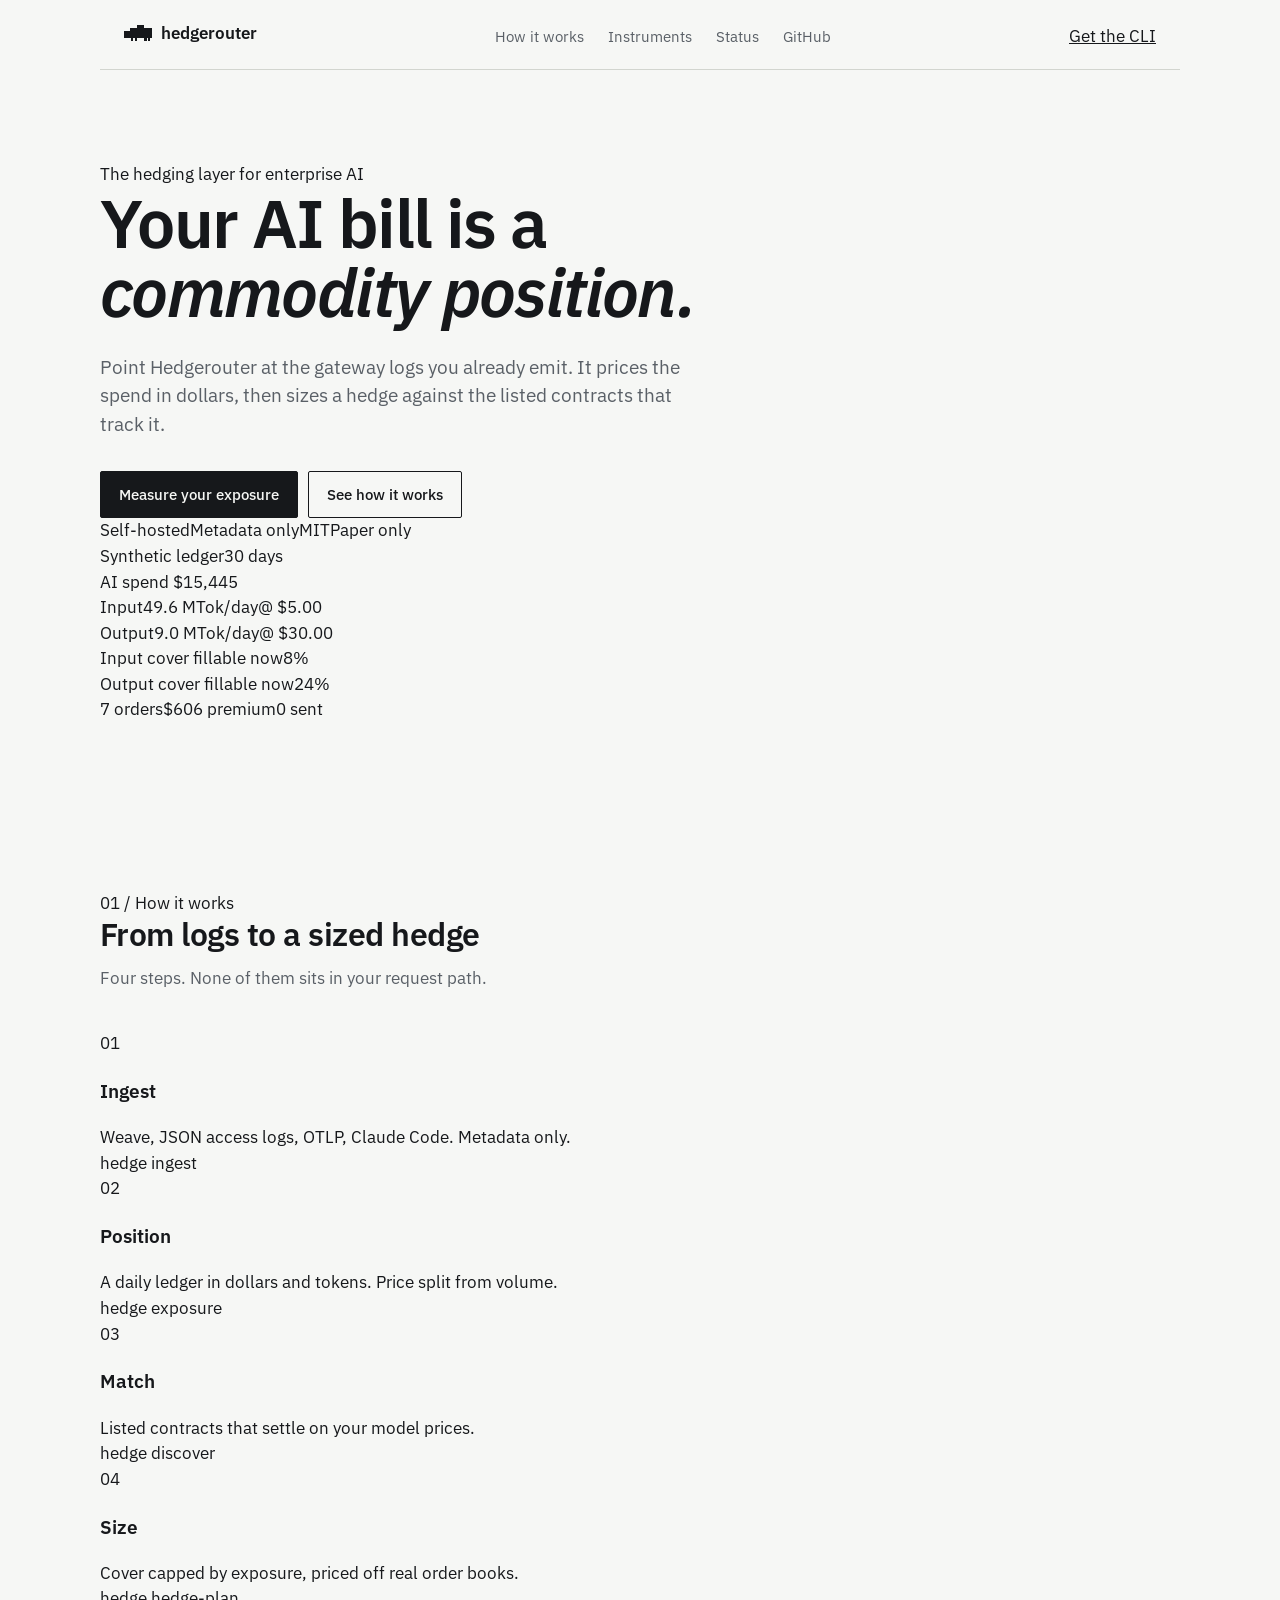
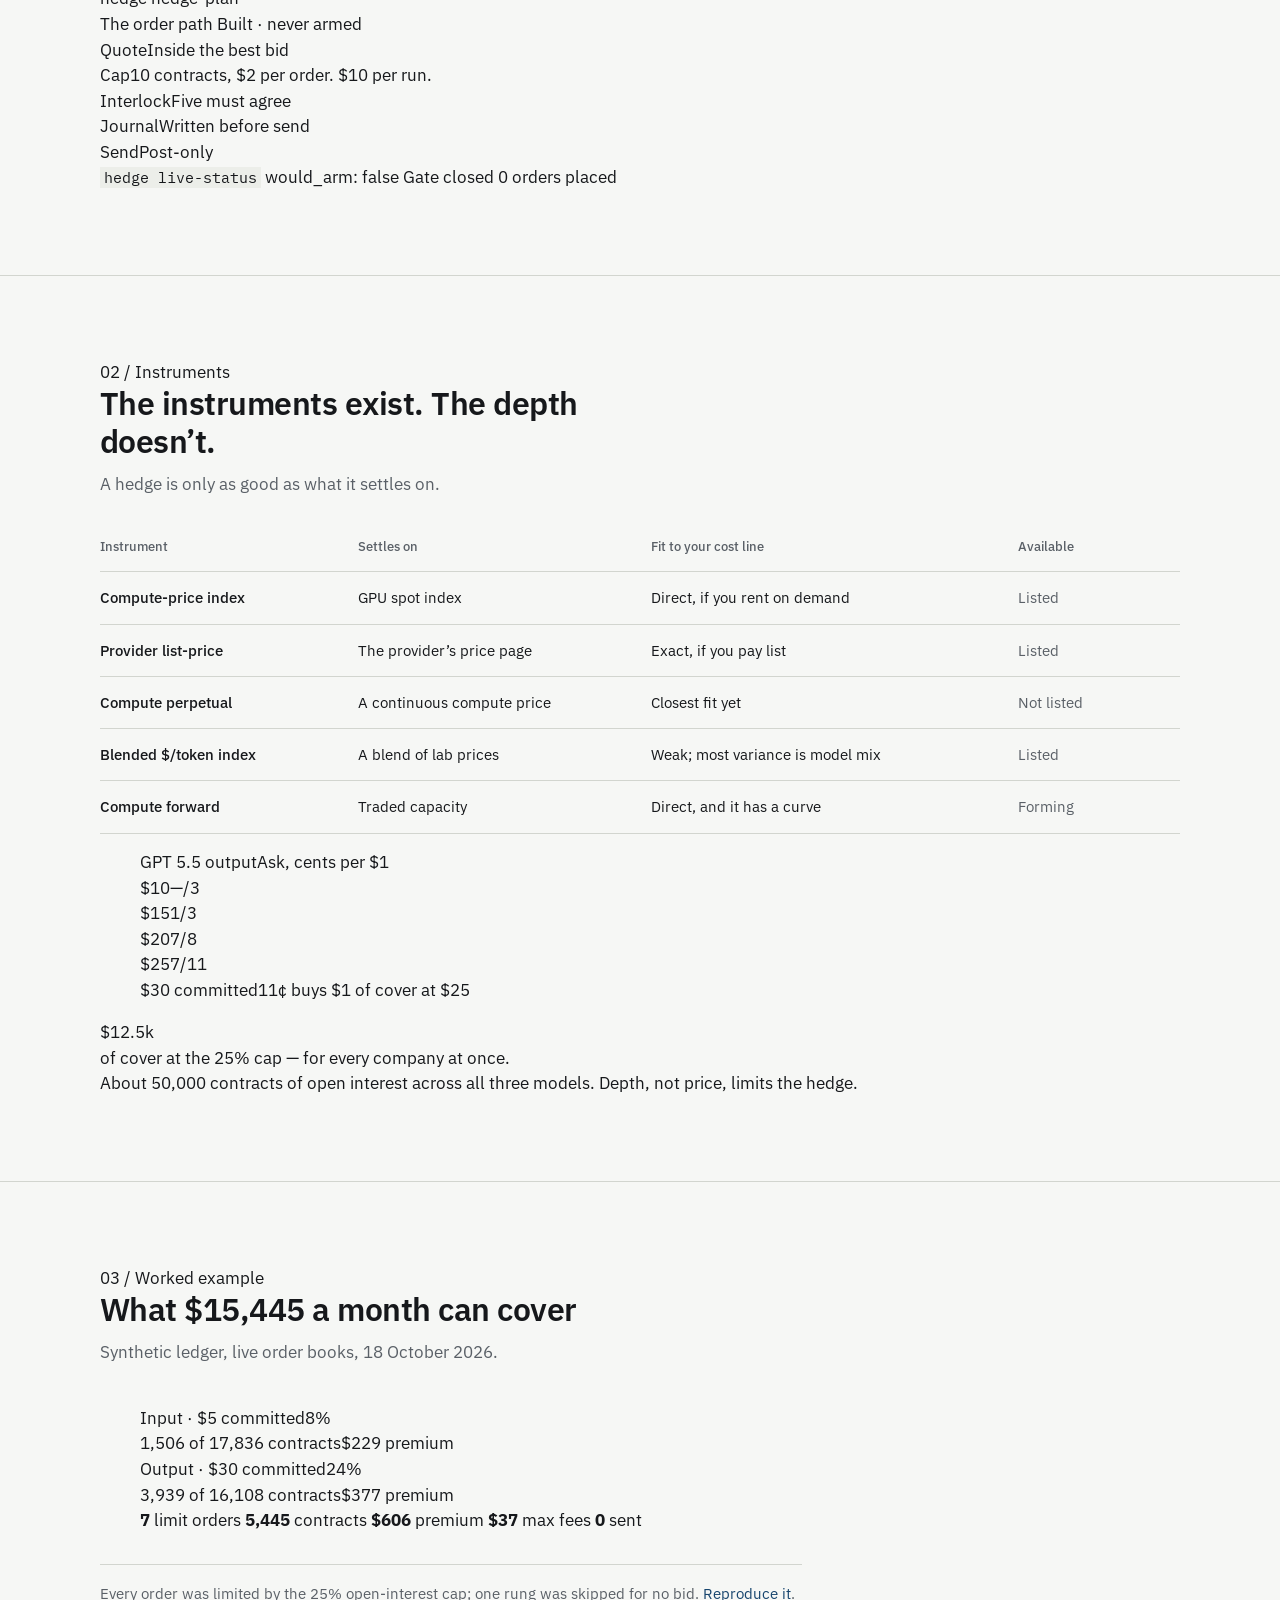
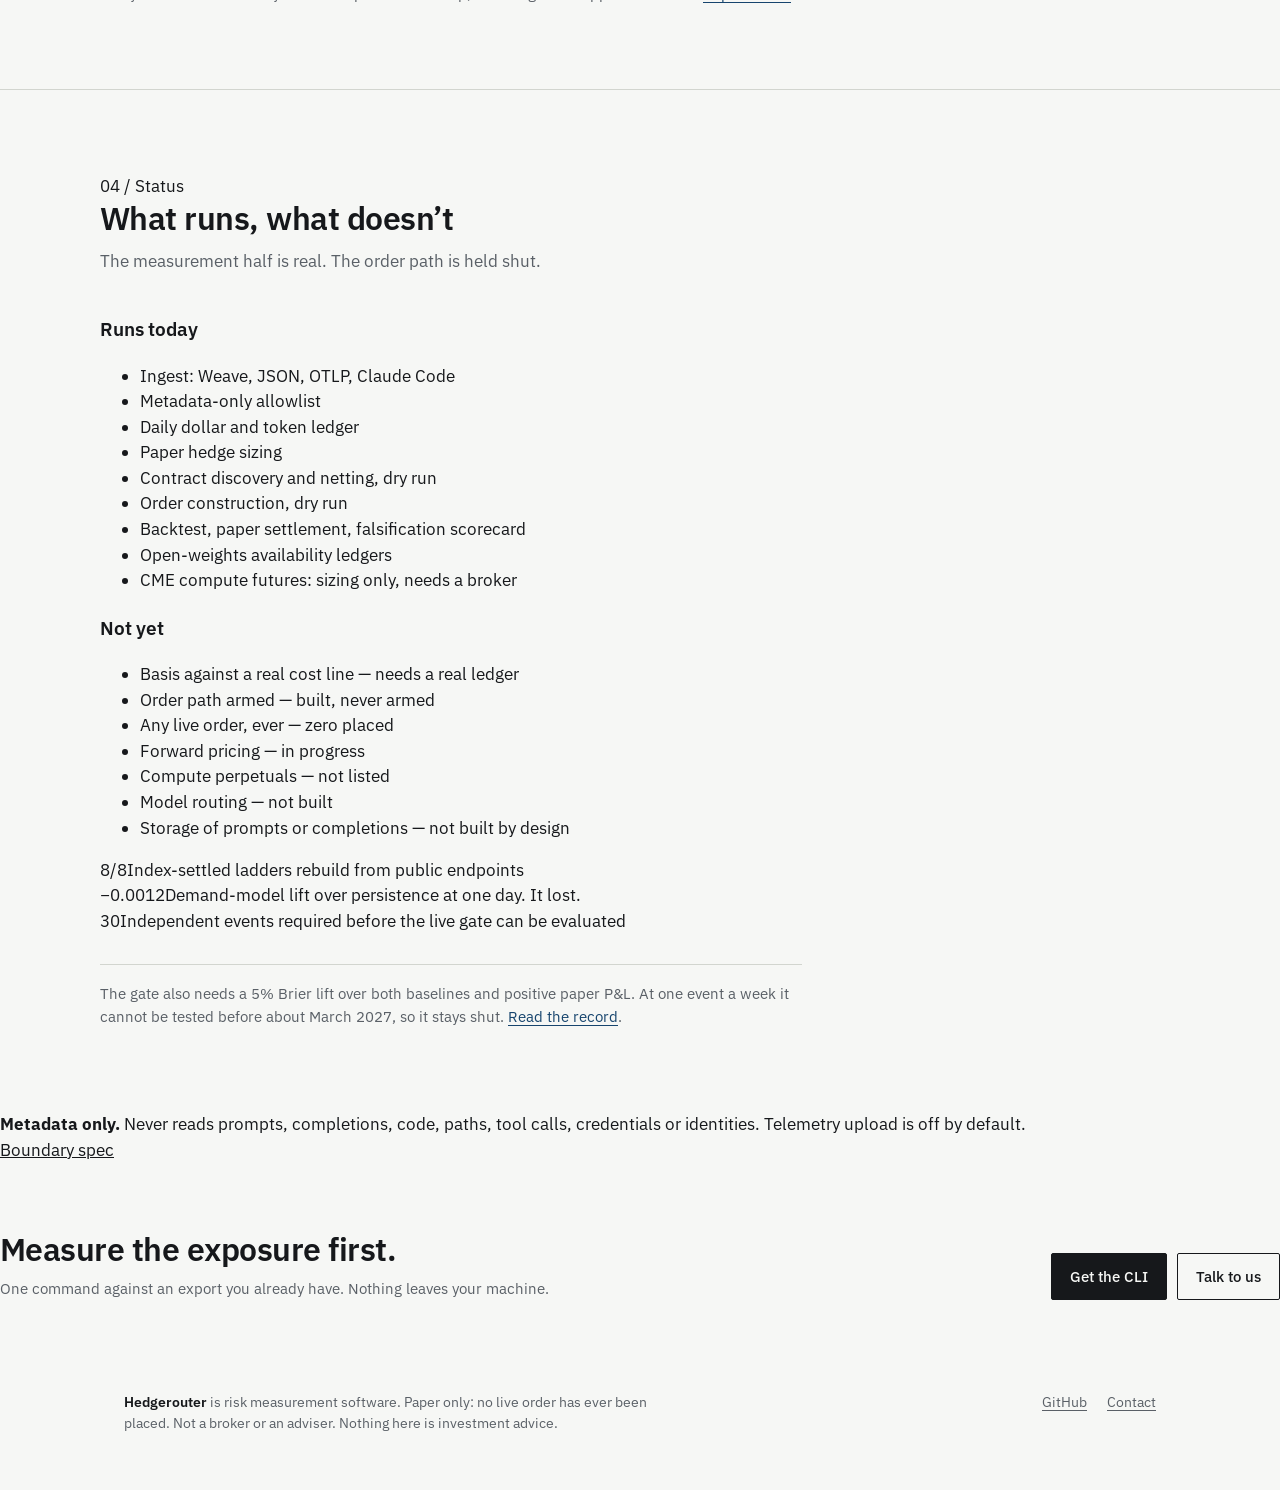
==== commit 8a115f09: "State the per-order cap precisely in the order rail" ====
--- a/site/index.html
+++ b/site/index.html
@@ -125,7 +125,7 @@
       </div>
       <div class="gates">
         <div class="gate"><span class="gate-label">Quote</span><span class="gate-copy">Inside the best bid</span></div>
-        <div class="gate"><span class="gate-label">Cap</span><span class="gate-copy">$2 per order, $10 per run</span></div>
+        <div class="gate"><span class="gate-label">Cap</span><span class="gate-copy">10 contracts, $2 per order. $10 per run.</span></div>
         <div class="gate"><span class="gate-label">Interlock</span><span class="gate-copy">Five must agree</span></div>
         <div class="gate"><span class="gate-label">Journal</span><span class="gate-copy">Written before send</span></div>
         <div class="gate"><span class="gate-label">Send</span><span class="gate-copy">Post-only</span></div>
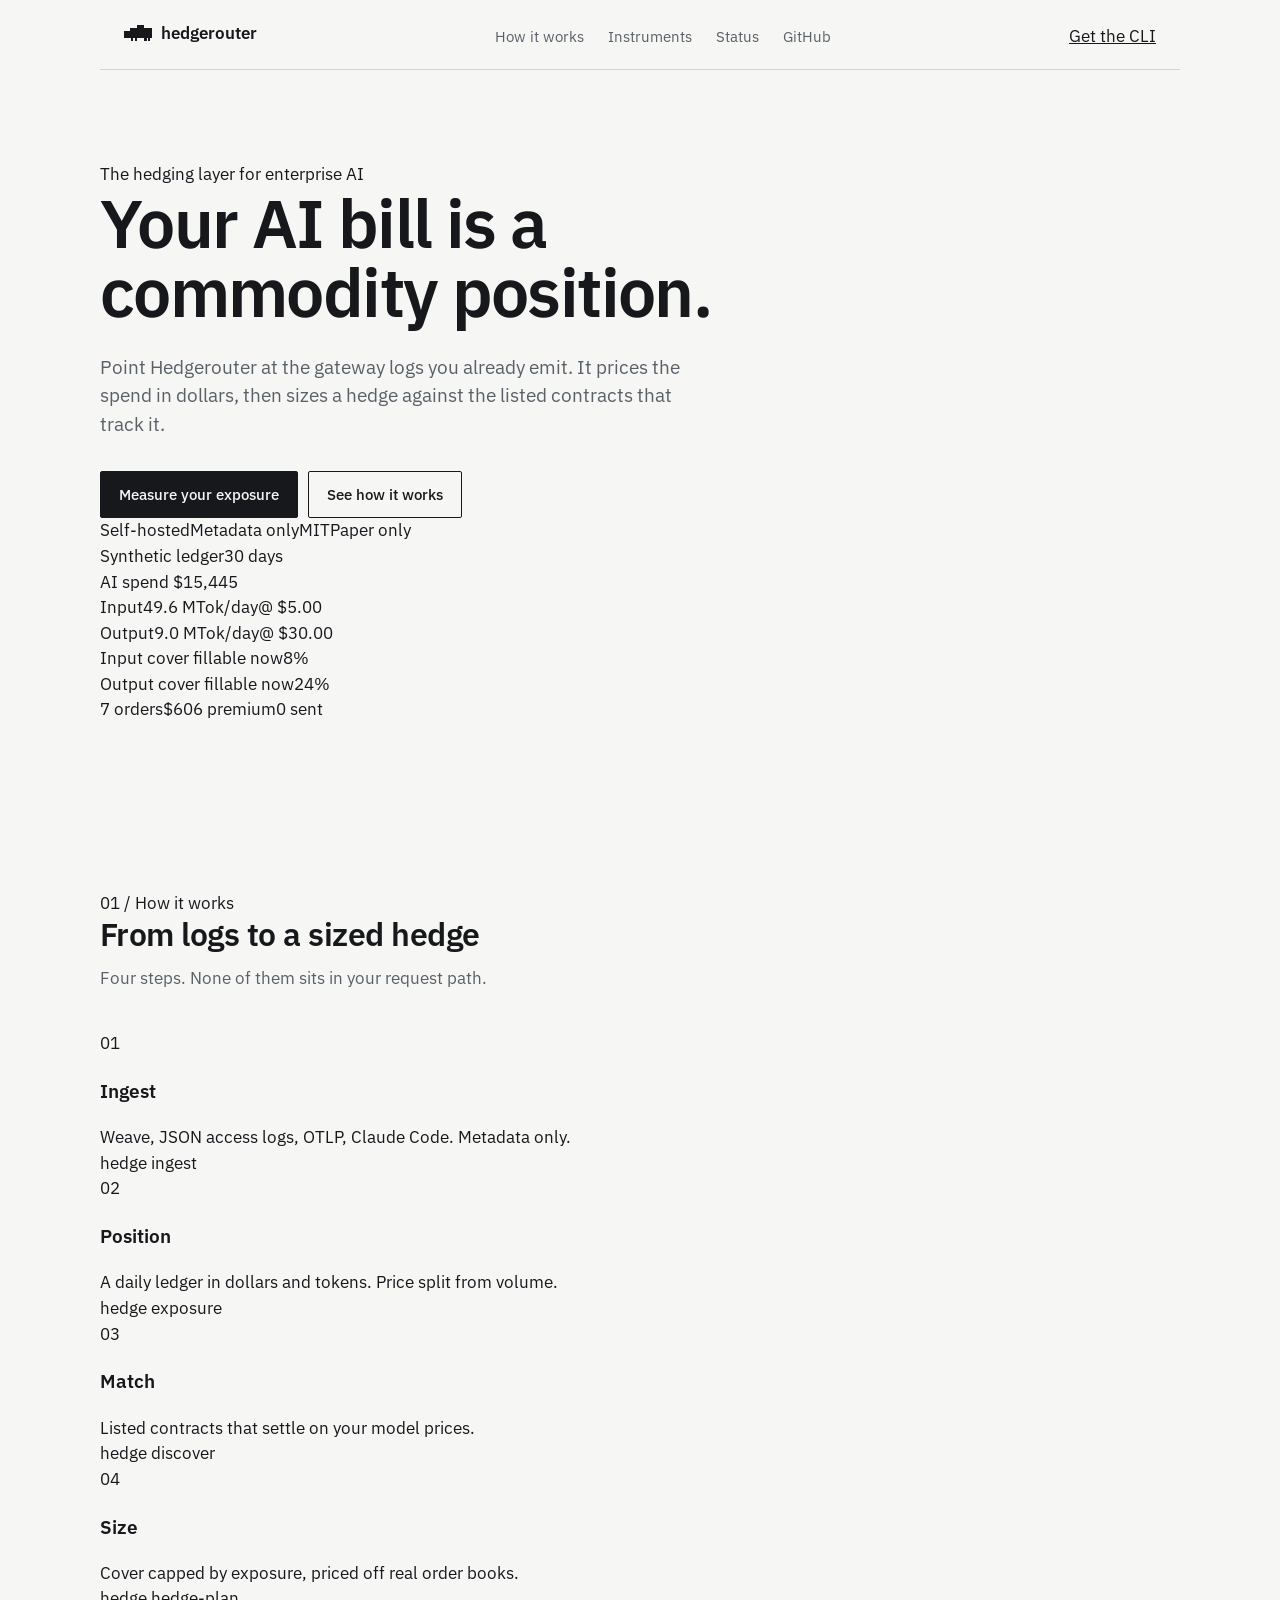
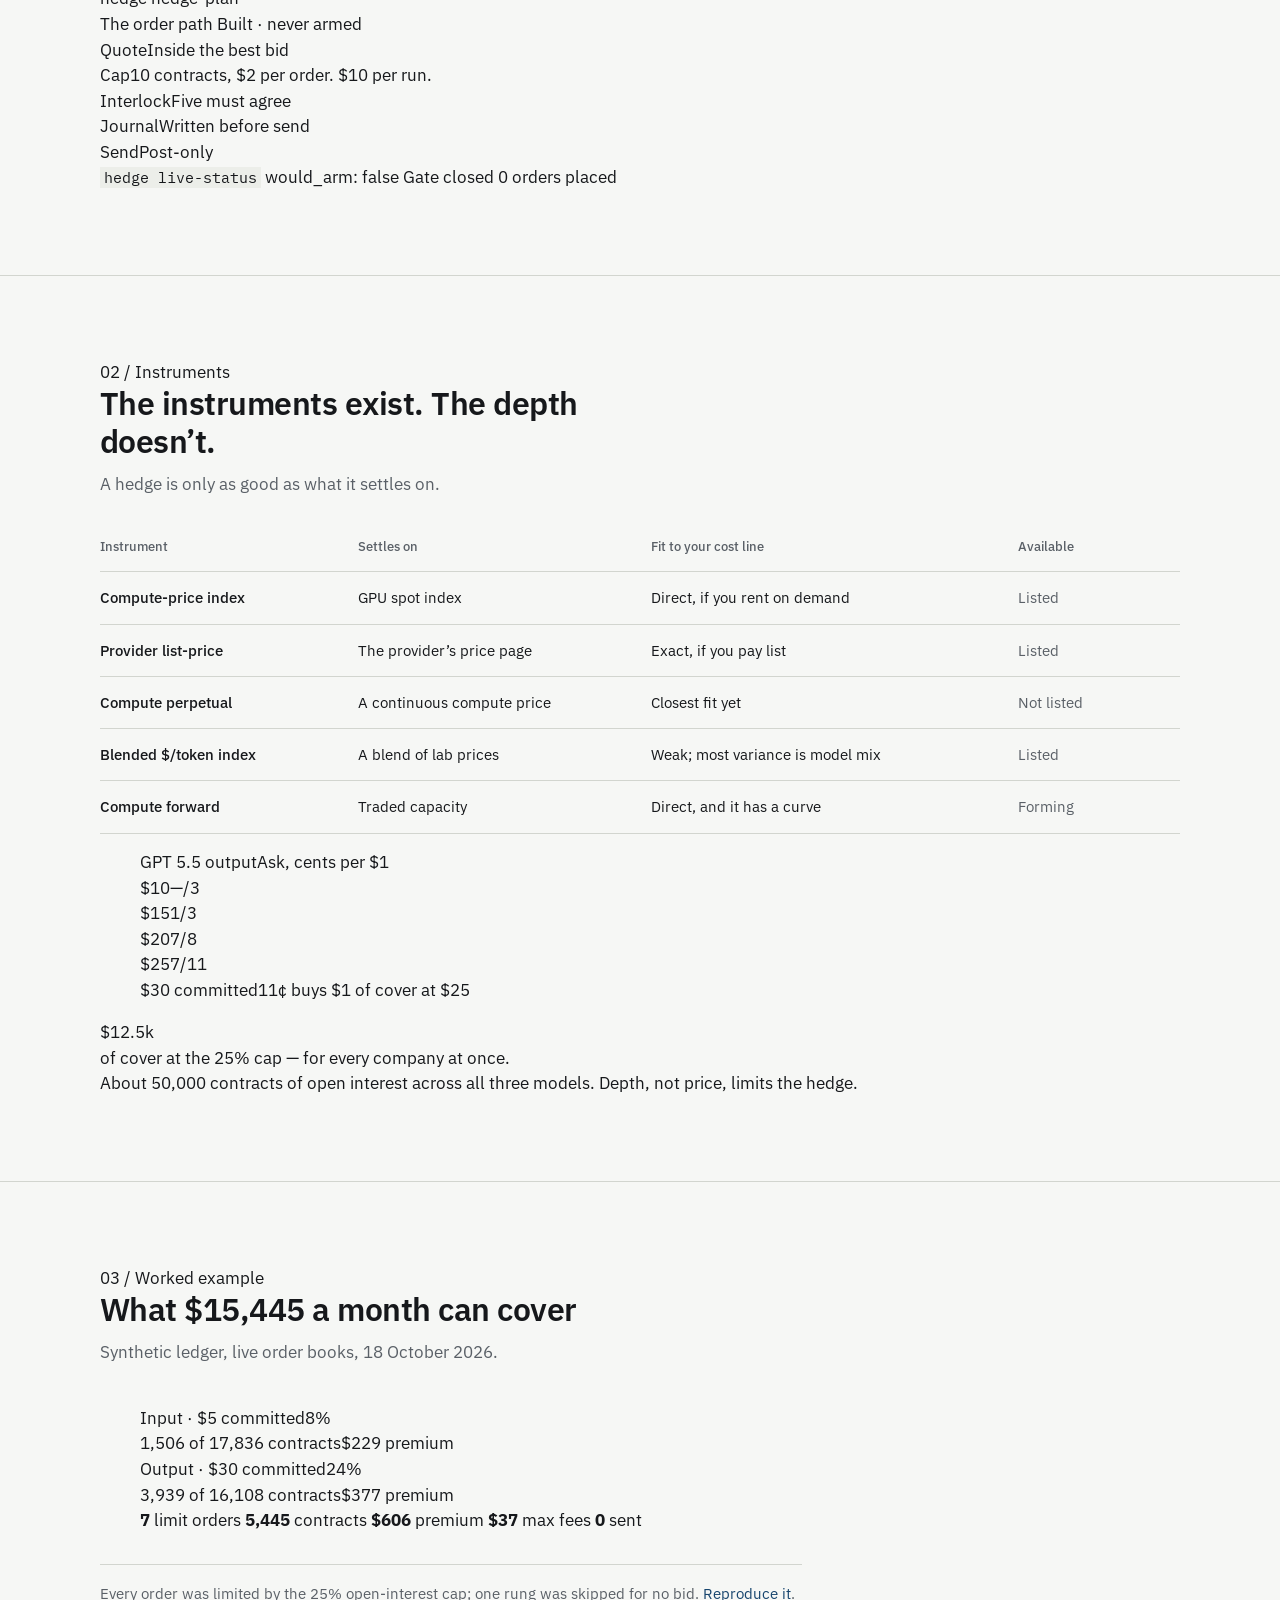
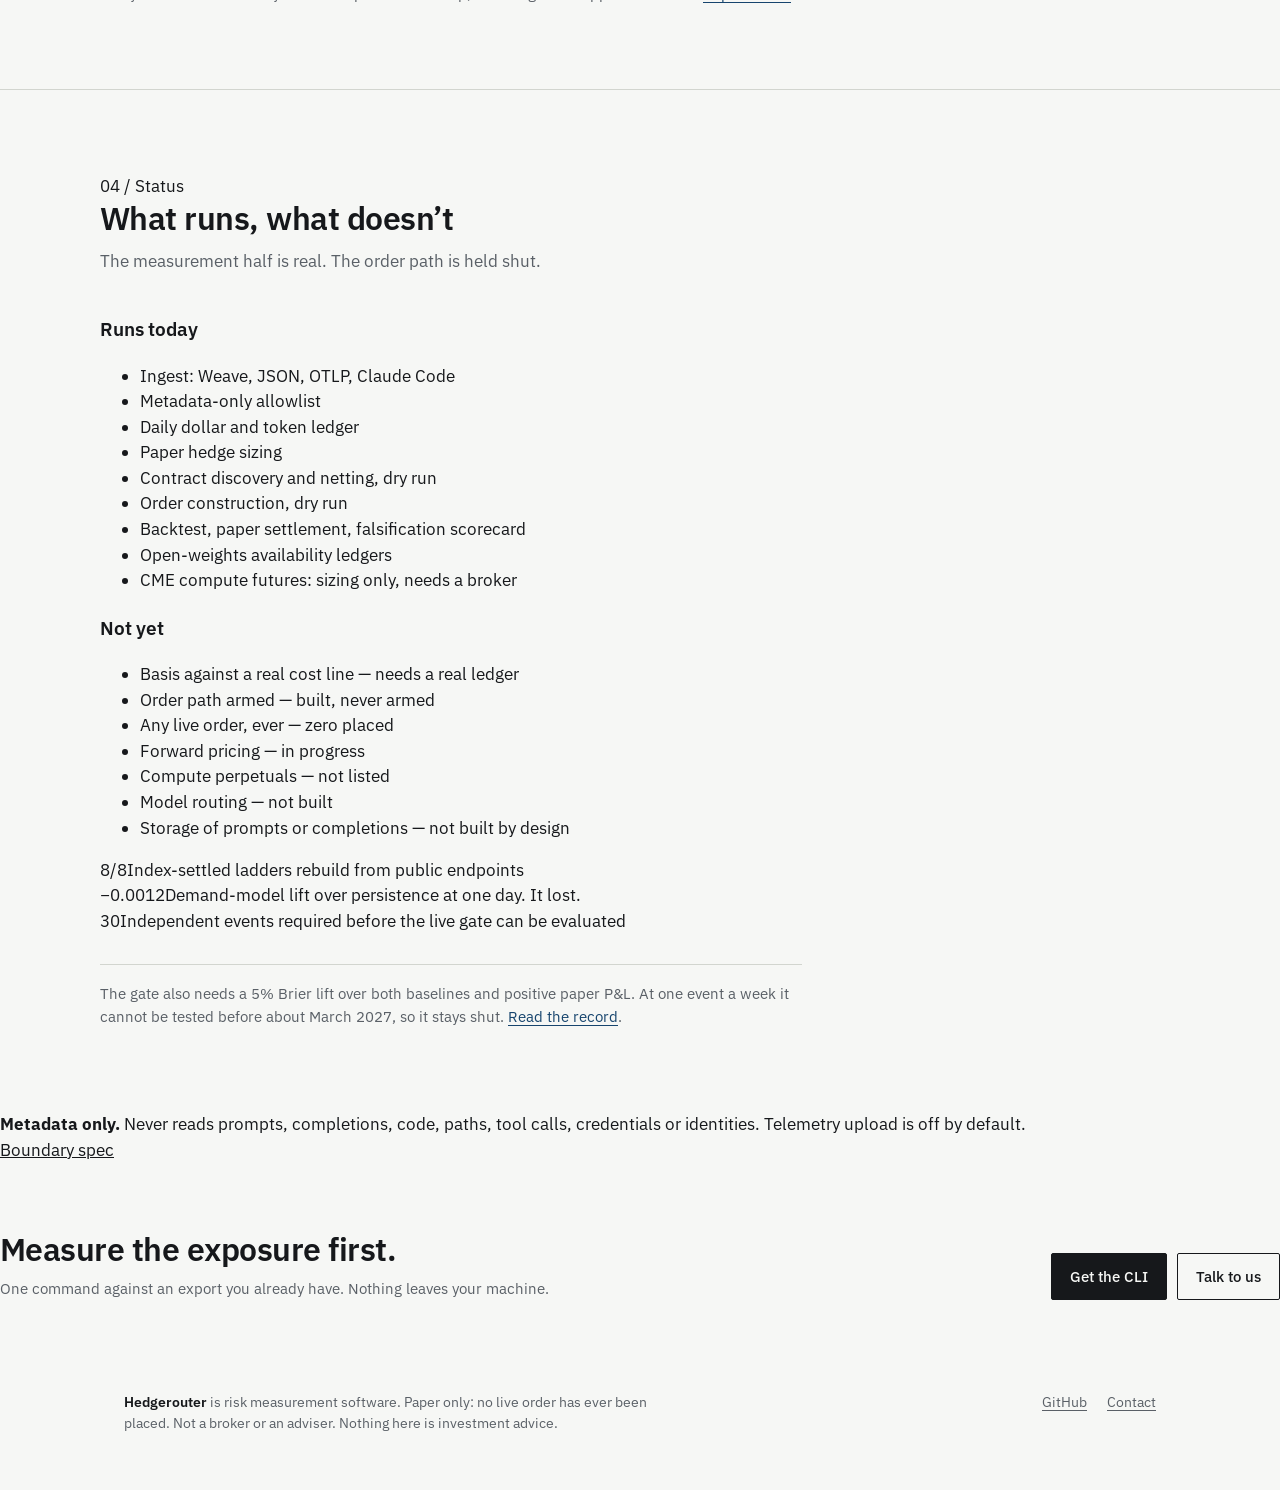
==== commit 794fbcf3: "Revert the display face to IBM Plex Sans Instrument Serif is gone: headings, figures and body are Pl" ====
--- a/site/index.html
+++ b/site/index.html
@@ -20,7 +20,7 @@
 <meta name="twitter:card" content="summary_large_image" />
 <link rel="preconnect" href="https://fonts.googleapis.com" />
 <link rel="preconnect" href="https://fonts.gstatic.com" crossorigin />
-<link href="https://fonts.googleapis.com/css2?family=IBM+Plex+Mono:wght@400;500&family=IBM+Plex+Sans:wght@400;500;600&family=Instrument+Serif:ital@0;1&display=swap" rel="stylesheet" />
+<link href="https://fonts.googleapis.com/css2?family=IBM+Plex+Mono:wght@400;500&family=IBM+Plex+Sans:wght@400;500;600&display=swap" rel="stylesheet" />
 <link rel="stylesheet" href="/styles.css" />
 </head>
 <body>
@@ -44,7 +44,7 @@
   <section class="hero">
     <div class="hero-copy">
       <p class="kicker">The hedging layer for enterprise AI</p>
-      <h1>Your AI bill is a <br /><em>commodity position.</em></h1>
+      <h1>Your AI bill is a <br />commodity position.</h1>
       <p class="lede">
         Point Hedgerouter at the gateway logs you already emit. It prices the spend in
         dollars, then sizes a hedge against the listed contracts that track it.
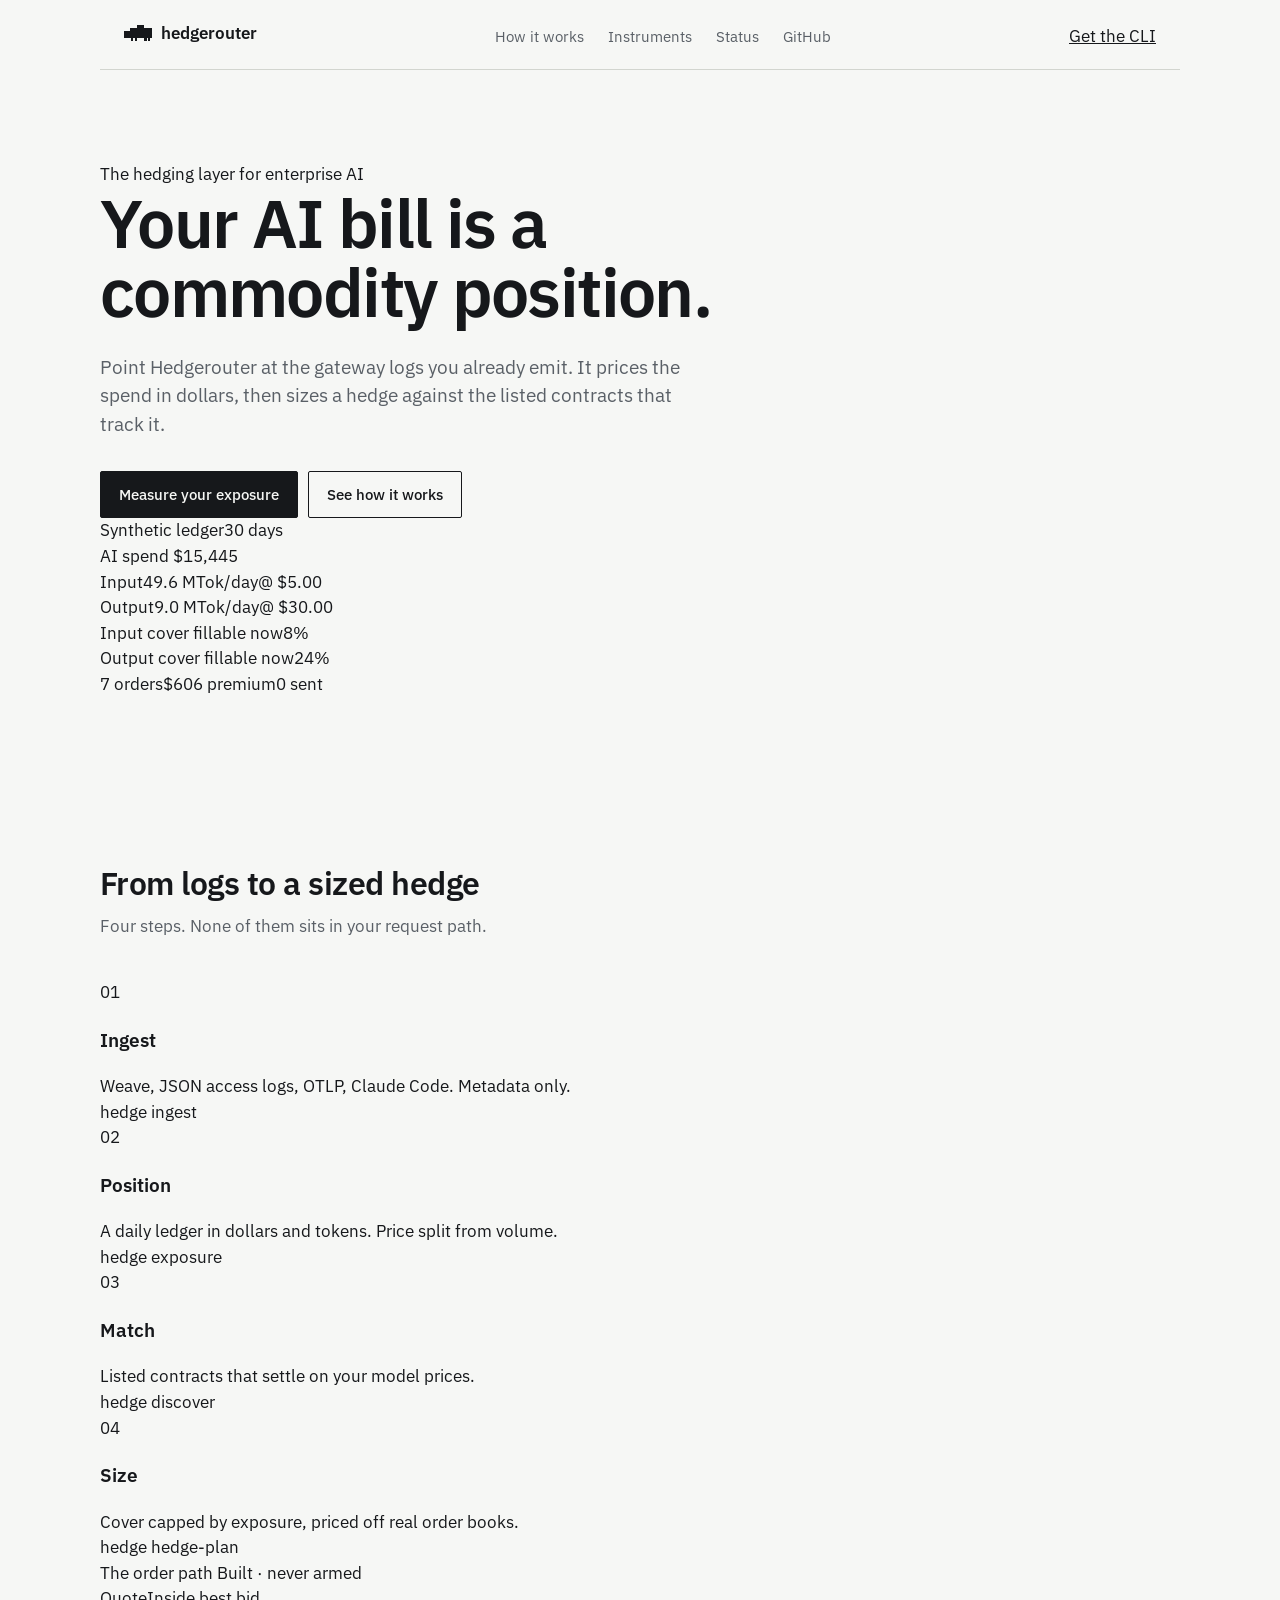
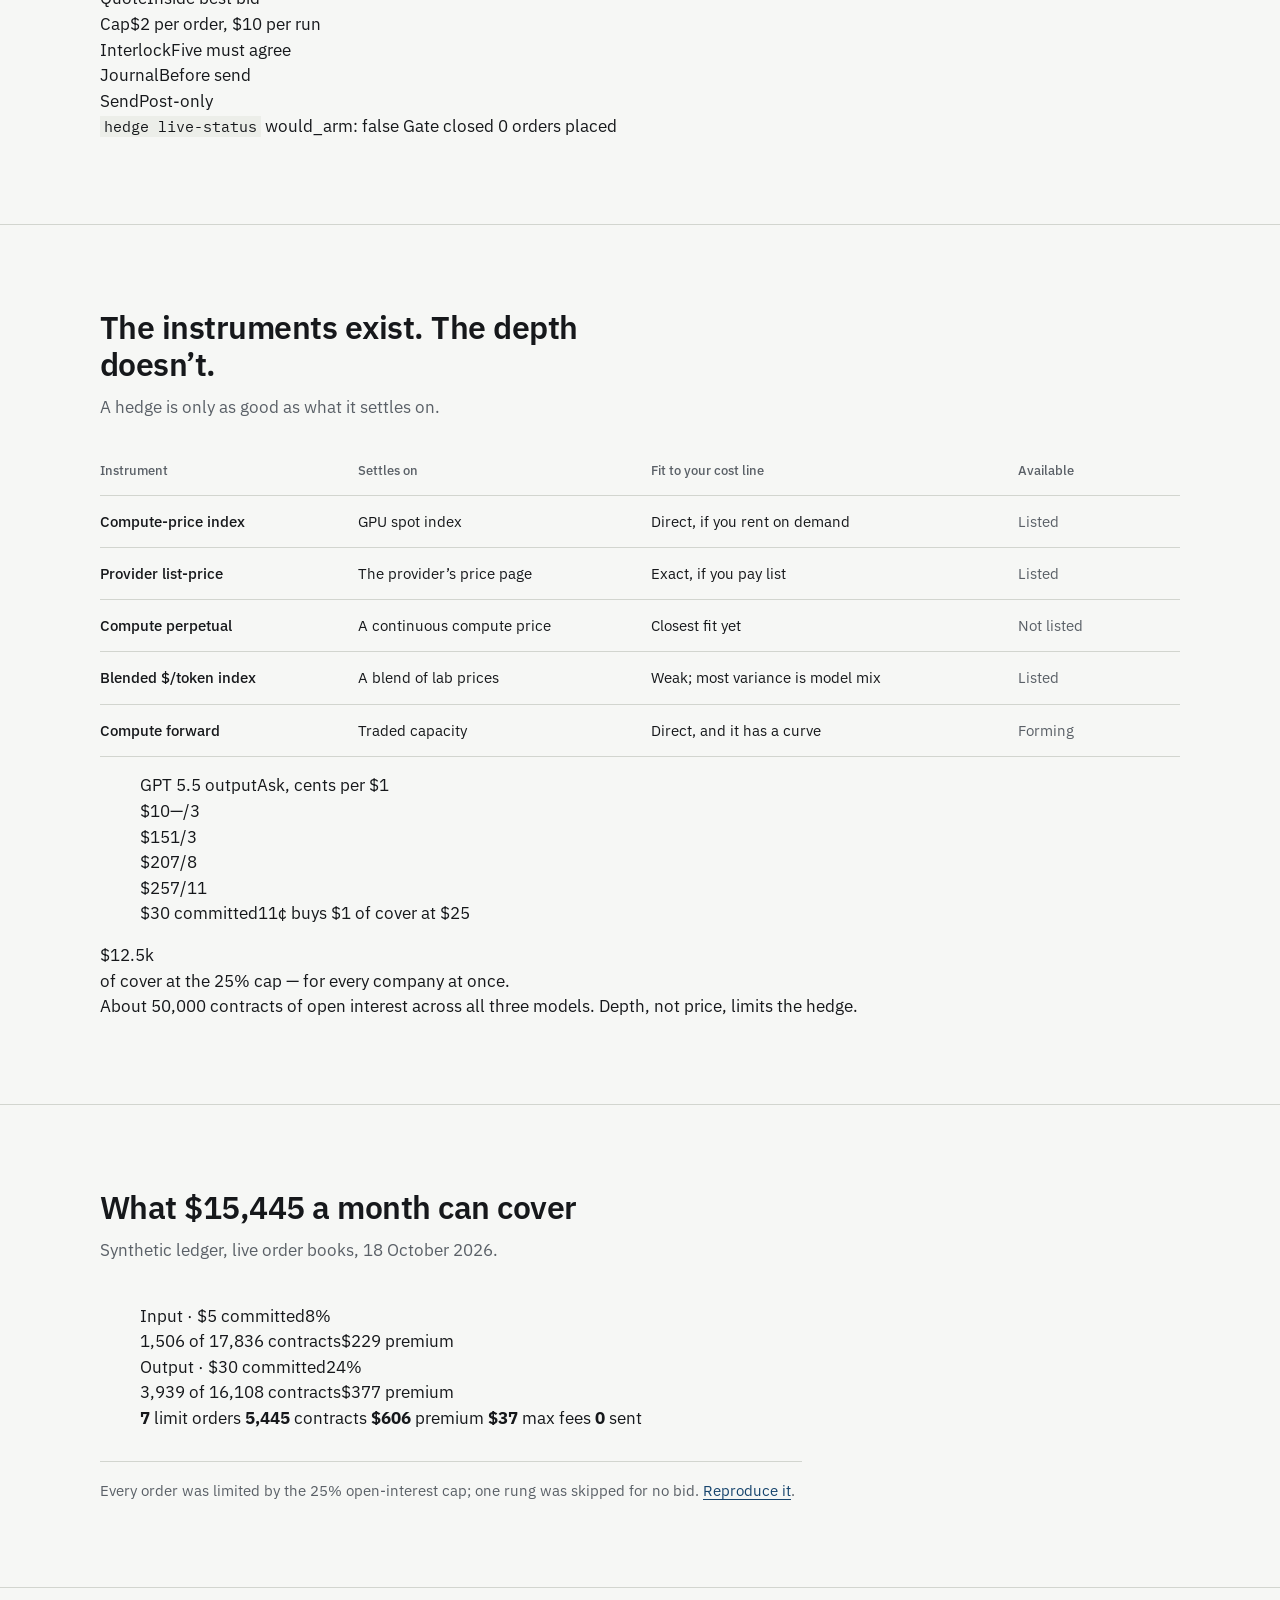
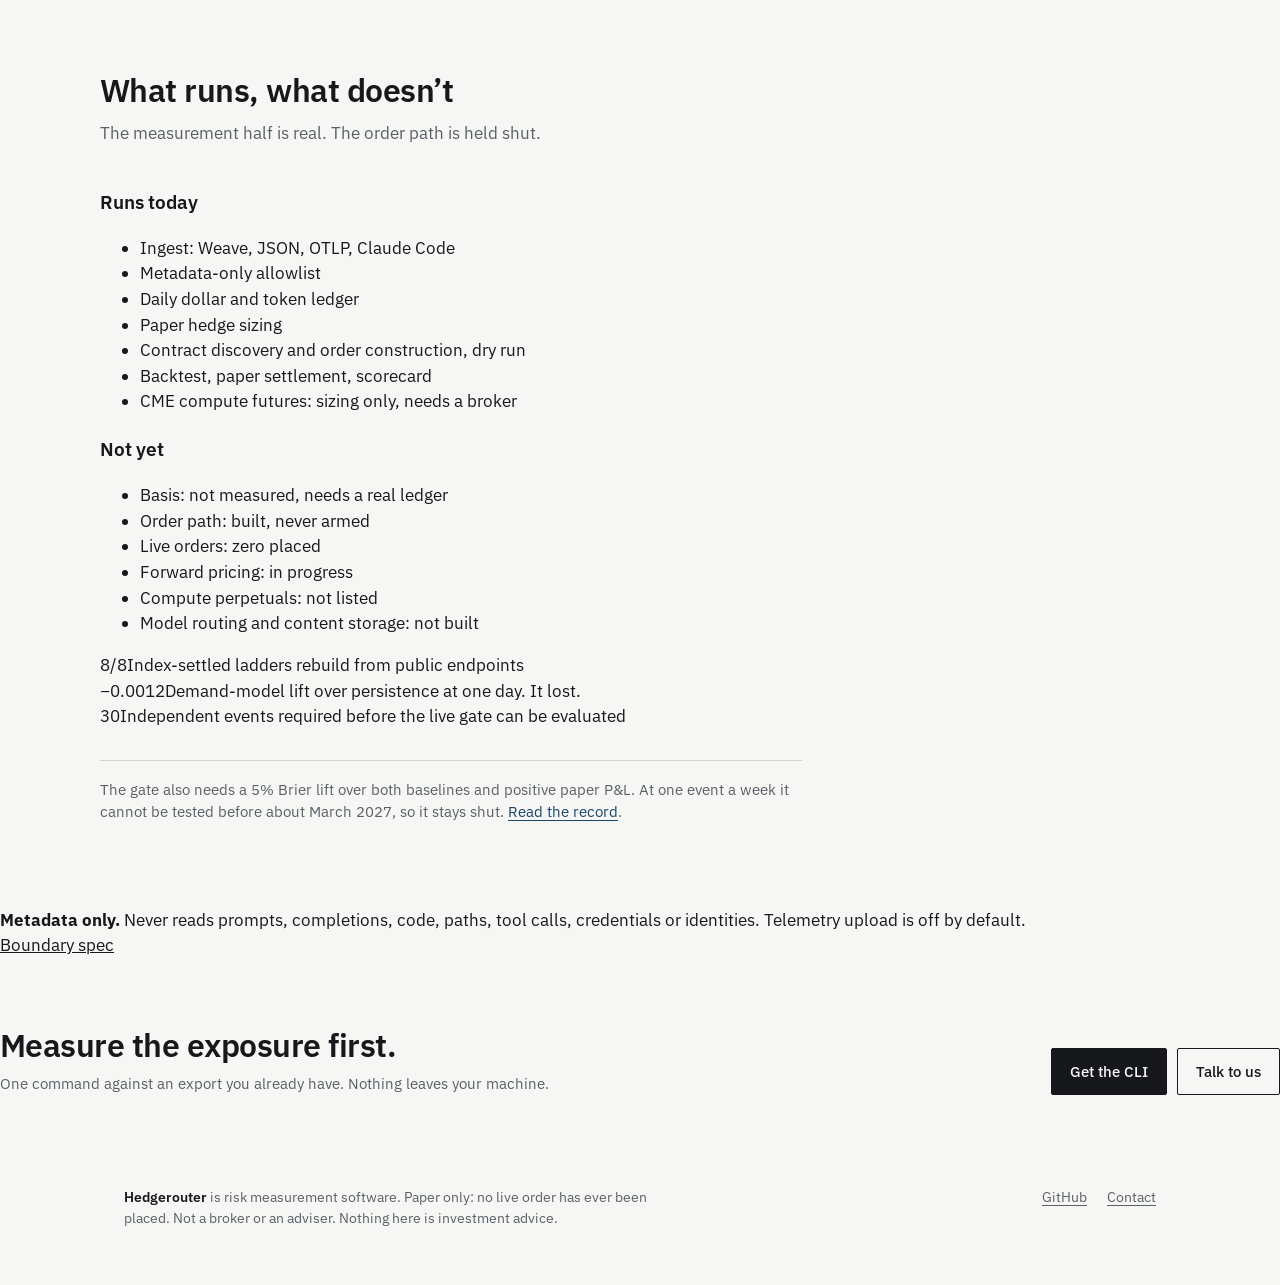
==== commit 64a205ff: "Raise the type scale and strip a layer of labels Reading text moves to 17px with a 14.5px floor; mon" ====
--- a/site/index.html
+++ b/site/index.html
@@ -53,9 +53,6 @@
         <a class="btn btn-primary" href="https://github.com/kapilcdave/hedgerouter">Measure your exposure</a>
         <a class="btn btn-ghost" href="#how">See how it works</a>
       </div>
-      <p class="micro">
-        <span>Self-hosted</span><span>Metadata only</span><span>MIT</span><span>Paper only</span>
-      </p>
     </div>
 
     <aside class="position" aria-label="Synthetic exposure statement">
@@ -85,7 +82,6 @@
   <section id="how" class="section">
     <header class="sec-head">
       <div>
-        <p class="index">01 / How it works</p>
         <h2>From logs to a sized hedge</h2>
       </div>
       <p class="sub">Four steps. None of them sits in your request path.</p>
@@ -124,10 +120,10 @@
         <span class="badge">Built · never armed</span>
       </div>
       <div class="gates">
-        <div class="gate"><span class="gate-label">Quote</span><span class="gate-copy">Inside the best bid</span></div>
-        <div class="gate"><span class="gate-label">Cap</span><span class="gate-copy">10 contracts, $2 per order. $10 per run.</span></div>
+        <div class="gate"><span class="gate-label">Quote</span><span class="gate-copy">Inside best bid</span></div>
+        <div class="gate"><span class="gate-label">Cap</span><span class="gate-copy">$2 per order, $10 per run</span></div>
         <div class="gate"><span class="gate-label">Interlock</span><span class="gate-copy">Five must agree</span></div>
-        <div class="gate"><span class="gate-label">Journal</span><span class="gate-copy">Written before send</span></div>
+        <div class="gate"><span class="gate-label">Journal</span><span class="gate-copy">Before send</span></div>
         <div class="gate"><span class="gate-label">Send</span><span class="gate-copy">Post-only</span></div>
       </div>
       <p class="order-status">
@@ -142,7 +138,6 @@
   <section id="instruments" class="section">
     <header class="sec-head">
       <div>
-        <p class="index">02 / Instruments</p>
         <h2>The instruments exist. The depth doesn’t.</h2>
       </div>
       <p class="sub">A hedge is only as good as what it settles on.</p>
@@ -216,7 +211,6 @@
   <section class="section" id="example">
     <header class="sec-head">
       <div>
-        <p class="index">03 / Worked example</p>
         <h2>What $15,445 a month can cover</h2>
       </div>
       <p class="sub">Synthetic ledger, live order books, 18 October 2026.</p>
@@ -251,7 +245,6 @@
   <section class="section" id="status">
     <header class="sec-head">
       <div>
-        <p class="index">04 / Status</p>
         <h2>What runs, what doesn’t</h2>
       </div>
       <p class="sub">The measurement half is real. The order path is held shut.</p>
@@ -265,23 +258,20 @@
           <li class="yes">Metadata-only allowlist</li>
           <li class="yes">Daily dollar and token ledger</li>
           <li class="yes">Paper hedge sizing</li>
-          <li class="yes">Contract discovery and netting, dry run</li>
-          <li class="yes">Order construction, dry run</li>
-          <li class="yes">Backtest, paper settlement, falsification scorecard</li>
-          <li class="yes">Open-weights availability ledgers</li>
+          <li class="yes">Contract discovery and order construction, dry run</li>
+          <li class="yes">Backtest, paper settlement, scorecard</li>
           <li class="yes">CME compute futures: sizing only, needs a broker</li>
         </ul>
       </div>
       <div class="status-col">
         <h3>Not yet</h3>
         <ul>
-          <li class="no">Basis against a real cost line — needs a real ledger</li>
-          <li class="no">Order path armed — built, never armed</li>
-          <li class="no">Any live order, ever — zero placed</li>
-          <li class="no">Forward pricing — in progress</li>
-          <li class="no">Compute perpetuals — not listed</li>
-          <li class="no">Model routing — not built</li>
-          <li class="no">Storage of prompts or completions — not built by design</li>
+          <li class="no">Basis: not measured, needs a real ledger</li>
+          <li class="no">Order path: built, never armed</li>
+          <li class="no">Live orders: zero placed</li>
+          <li class="no">Forward pricing: in progress</li>
+          <li class="no">Compute perpetuals: not listed</li>
+          <li class="no">Model routing and content storage: not built</li>
         </ul>
       </div>
     </div>
